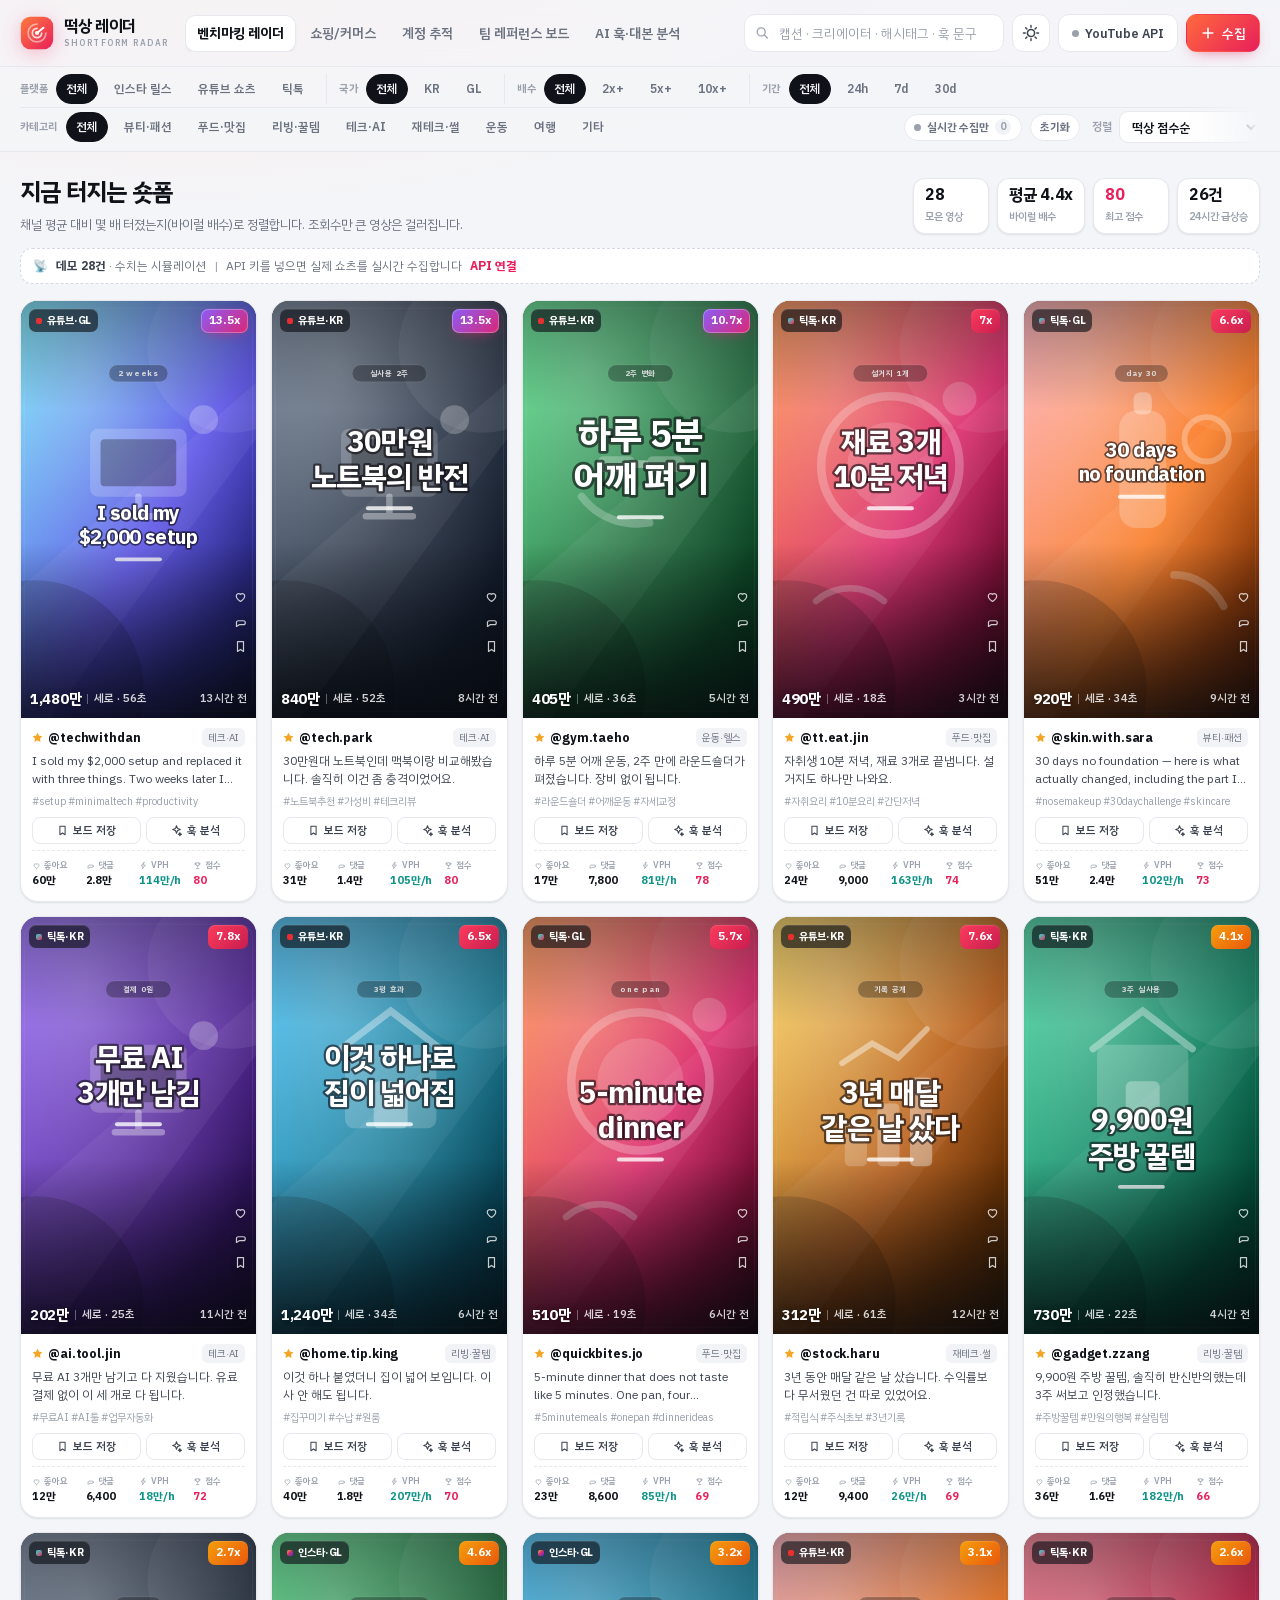
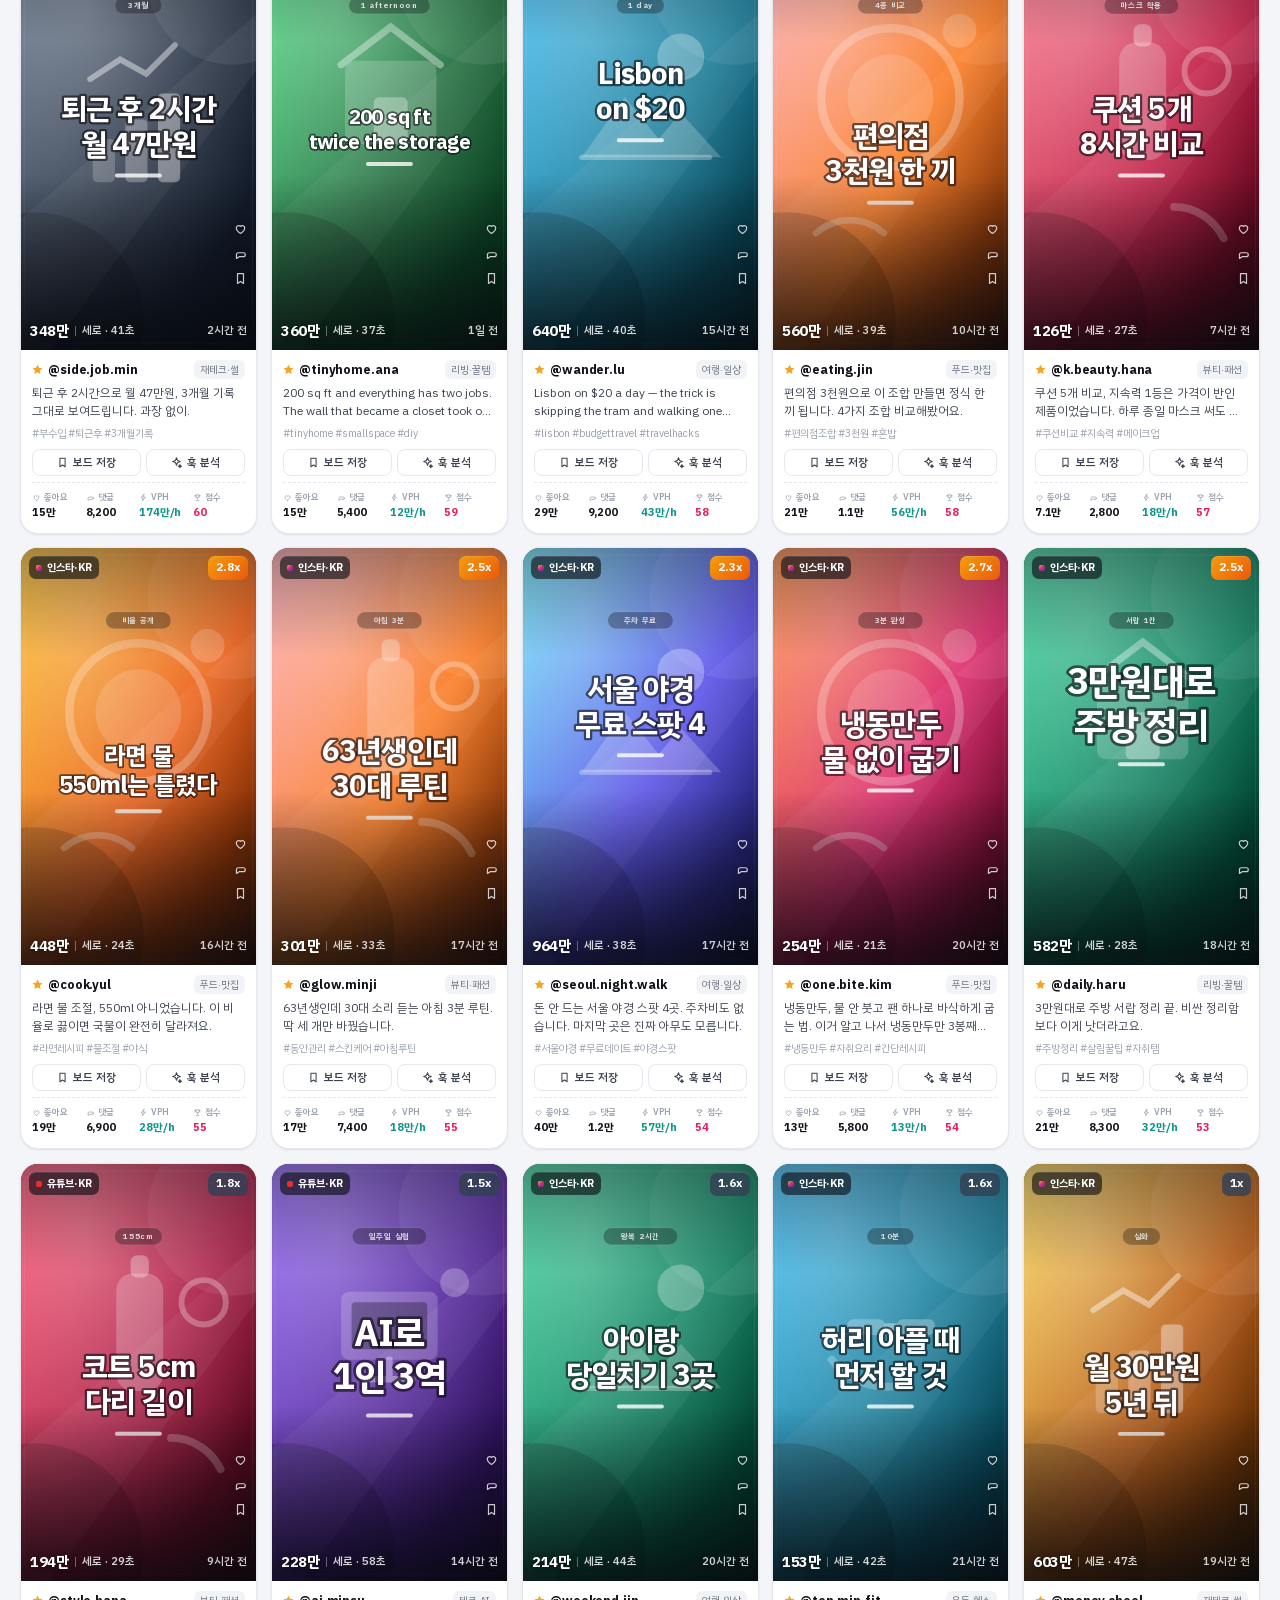
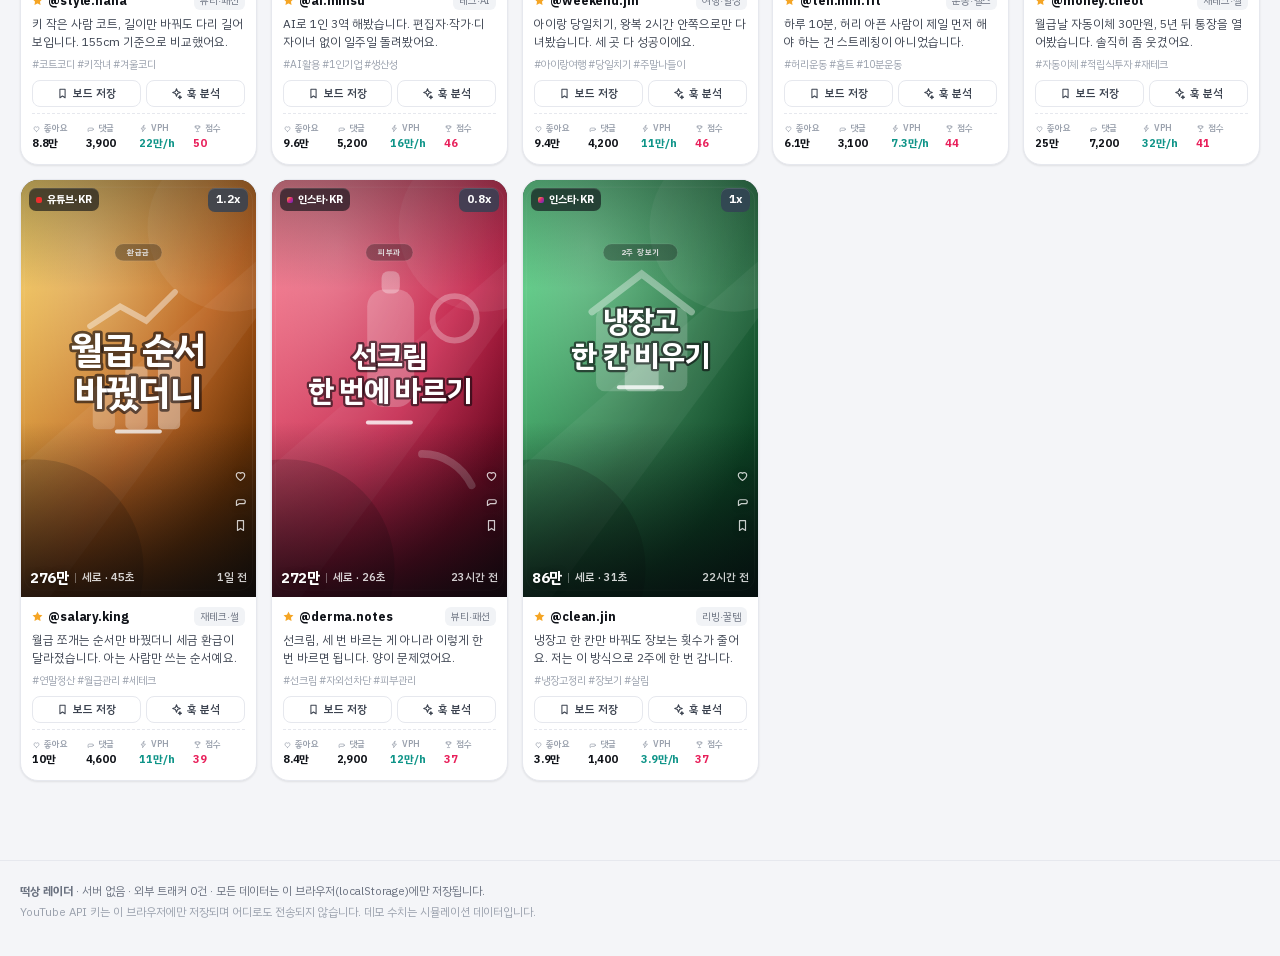
==== index.html @ 56f36193 "Deploy Shortform Radar v1.1 (detail thumbnail fix + collected-only toggle)" ====
<!DOCTYPE html>
<html lang="ko" data-theme="light">
<head>
<meta charset="utf-8" />
<meta name="viewport" content="width=device-width, initial-scale=1, viewport-fit=cover" />
<title>떡상 레이더 — 숏폼 바이럴 수집기 &amp; 벤치마킹 보드</title>
<meta name="description" content="인스타 릴스·유튜브 쇼츠·틱톡의 떡상 영상을 채널 평균 대비 배수로 찾고, 훅 분석과 대본 템플릿까지 한 화면에서. 서버 없이 브라우저에만 저장됩니다." />
<meta name="theme-color" content="#ffffff" />
<meta name="color-scheme" content="light dark" />
<link rel="icon" href="favicon.svg" type="image/svg+xml" />
<link rel="stylesheet" href="styles.css" />
</head>
<body>
<a class="skip-link" href="#main">본문으로 바로가기</a>

<header class="topbar">
  <div class="topbar-inner">
    <a class="brand" href="#" data-action="go-radar" aria-label="떡상 레이더 홈">
      <span class="brand-mark" aria-hidden="true">
        <svg viewBox="0 0 40 40" width="34" height="34">
          <defs>
            <linearGradient id="brandGrad" x1="0" y1="0" x2="1" y2="1">
              <stop offset="0" stop-color="#ff7a3d" /><stop offset="1" stop-color="#e81f5a" />
            </linearGradient>
          </defs>
          <rect x="1" y="1" width="38" height="38" rx="11" fill="url(#brandGrad)" />
          <path d="M20 9.5a10.5 10.5 0 1 0 10.5 10.5" fill="none" stroke="#fff" stroke-opacity=".5" stroke-width="2" stroke-linecap="round" />
          <path d="M20 14.5a5.5 5.5 0 1 0 5.5 5.5" fill="none" stroke="#fff" stroke-opacity=".8" stroke-width="2" stroke-linecap="round" />
          <path d="M20 20l7.5-6.2" stroke="#fff" stroke-width="2.4" stroke-linecap="round" />
          <circle cx="20" cy="20" r="2.4" fill="#fff" />
        </svg>
      </span>
      <span class="brand-text">
        <strong>떡상 레이더</strong>
        <small>SHORTFORM RADAR</small>
      </span>
    </a>

    <nav class="tabs" role="tablist" aria-label="주요 화면">
      <button class="tab is-active" role="tab" aria-selected="true" data-tab="radar">벤치마킹 레이더</button>
      <button class="tab" role="tab" aria-selected="false" data-tab="commerce">쇼핑/커머스</button>
      <button class="tab" role="tab" aria-selected="false" data-tab="accounts">계정 추적</button>
      <button class="tab" role="tab" aria-selected="false" data-tab="board">팀 레퍼런스 보드<span class="tab-count" id="tabBoardCount" hidden></span></button>
      <button class="tab" role="tab" aria-selected="false" data-tab="ai">AI 훅·대본 분석</button>
    </nav>

    <div class="top-actions">
      <label class="search" for="searchInput">
        <svg viewBox="0 0 20 20" width="16" height="16" aria-hidden="true"><circle cx="8.5" cy="8.5" r="5.5" fill="none" stroke="currentColor" stroke-width="1.8"/><path d="M12.8 12.8L17 17" stroke="currentColor" stroke-width="1.8" stroke-linecap="round"/></svg>
        <input id="searchInput" type="search" placeholder="캡션 · 크리에이터 · 해시태그 · 훅 문구" autocomplete="off" spellcheck="false" />
        <button type="button" class="search-clear" data-action="clear-search" aria-label="검색어 지우기" hidden>✕</button>
      </label>
      <button type="button" class="icon-btn" data-action="toggle-theme" aria-label="다크 모드로 전환" title="라이트/다크">
        <svg class="ico-sun" viewBox="0 0 20 20" width="18" height="18" aria-hidden="true"><circle cx="10" cy="10" r="4" fill="none" stroke="currentColor" stroke-width="1.7"/><path d="M10 1.6v2M10 16.4v2M1.6 10h2M16.4 10h2M4.1 4.1l1.4 1.4M14.5 14.5l1.4 1.4M15.9 4.1l-1.4 1.4M5.5 14.5l-1.4 1.4" stroke="currentColor" stroke-width="1.6" stroke-linecap="round"/></svg>
        <svg class="ico-moon" viewBox="0 0 20 20" width="18" height="18" aria-hidden="true"><path d="M16.5 12.4A7 7 0 0 1 7.6 3.5a7 7 0 1 0 8.9 8.9z" fill="none" stroke="currentColor" stroke-width="1.7" stroke-linejoin="round"/></svg>
      </button>
      <button type="button" class="btn btn-ghost api-btn" data-action="open-settings" id="apiButton">
        <span class="status-dot" id="apiDot" aria-hidden="true"></span>
        <span id="apiButtonLabel">YouTube API</span><span class="api-short">API</span>
      </button>
      <button type="button" class="btn btn-primary" data-action="open-collect">
        <svg viewBox="0 0 20 20" width="16" height="16" aria-hidden="true"><path d="M10 4v12M4 10h12" stroke="currentColor" stroke-width="2" stroke-linecap="round"/></svg>
        수집
      </button>
    </div>
  </div>
</header>

<div class="filterbar" id="filterbar">
  <div class="filterbar-inner">
    <div class="chips" id="filterChips" role="group" aria-label="레이더 필터"></div>
  </div>
</div>

<main id="main" tabindex="-1">
  <!-- ── 벤치마킹 레이더 ─────────────────────────── -->
  <section class="view" id="view-radar" role="tabpanel" aria-label="벤치마킹 레이더">
    <div class="view-head">
      <div class="view-title">
        <h1>지금 터지는 숏폼</h1>
        <p class="sub">채널 평균 대비 몇 배 터졌는지(바이럴 배수)로 정렬합니다. 조회수만 큰 영상은 걸러집니다.</p>
      </div>
      <div class="summary" id="summary"></div>
    </div>
    <div class="source-note" id="sourceNote"></div>
    <div class="grid" id="grid" aria-live="polite"></div>
    <div class="empty" id="empty" hidden>
      <p><strong>조건에 맞는 영상이 없습니다.</strong></p>
      <p class="muted">필터를 풀거나 새 키워드로 검색해 보세요.</p>
      <button class="btn btn-ghost" data-action="reset-filters">필터 초기화</button>
    </div>
  </section>

  <!-- ── 쇼핑/커머스 ─────────────────────────────── -->
  <section class="view" id="view-commerce" role="tabpanel" aria-label="쇼핑/커머스" hidden>
    <div class="view-head">
      <div class="view-title">
        <h1>숏폼 커머스</h1>
        <p class="sub">영상으로 팔린 상품만 모았습니다. 어떤 카테고리가 영상 매출을 만들고 있는지 먼저 봅니다.</p>
      </div>
      <div class="summary" id="commerceSummary"></div>
    </div>
    <div class="commerce-panel">
      <div class="panel" id="commerceCategories"></div>
      <div class="panel" id="commerceTop"></div>
    </div>
    <div class="section-label"><span>상품별 떡상 영상</span><em id="commerceCount"></em></div>
    <div class="grid" id="commerceGrid"></div>
  </section>

  <!-- ── 계정 추적 ───────────────────────────────── -->
  <section class="view" id="view-accounts" role="tabpanel" aria-label="계정 추적" hidden>
    <div class="view-head">
      <div class="view-title">
        <h1>계정 추적</h1>
        <p class="sub">관심 크리에이터만 모아 봅니다. 그 계정의 평소 조회수 대비 튀는 영상만 따로 볼 수 있습니다.</p>
      </div>
      <div class="summary" id="accountsSummary"></div>
    </div>
    <form class="track-form" id="trackForm" autocomplete="off">
      <label class="sr-only" for="trackInput">추적할 계정 핸들</label>
      <input id="trackInput" type="text" placeholder="@핸들 또는 크리에이터 이름 (예: @tech.park)" />
      <button class="btn btn-primary" type="submit">계정 추적</button>
      <label class="check"><input type="checkbox" id="watchOnlyOutliers" /> 2x 이상만</label>
    </form>
    <div id="accountList"></div>
  </section>

  <!-- ── 팀 레퍼런스 보드 ────────────────────────── -->
  <section class="view" id="view-board" role="tabpanel" aria-label="팀 레퍼런스 보드" hidden>
    <div class="view-head">
      <div class="view-title">
        <h1>팀 레퍼런스 보드</h1>
        <p class="sub">저장 → 각색 → 촬영 → 업로드. 카드를 끌어 옮기거나 버튼으로 상태를 바꿉니다. 메모와 태그도 카드에 남습니다.</p>
      </div>
      <div class="board-actions">
        <button class="btn btn-ghost" data-action="export-board-csv">CSV 내보내기</button>
        <button class="btn btn-ghost" data-action="export-board-json">JSON 내보내기</button>
        <button class="btn btn-ghost danger" data-action="clear-board">보드 비우기</button>
      </div>
    </div>
    <div class="kanban" id="kanban"></div>
    <div class="empty" id="boardEmpty" hidden>
      <p><strong>아직 저장한 레퍼런스가 없습니다.</strong></p>
      <p class="muted">레이더 카드의 <b>보드 저장</b>을 누르면 여기로 들어옵니다.</p>
      <button class="btn btn-ghost" data-action="go-radar">레이더로 가기</button>
    </div>
  </section>

  <!-- ── AI 훅·대본 분석 ─────────────────────────── -->
  <section class="view" id="view-ai" role="tabpanel" aria-label="AI 훅·대본 분석" hidden>
    <div class="view-head">
      <div class="view-title">
        <h1>AI 훅·대본 분석</h1>
        <p class="sub">모은 영상의 첫 3초 훅 유형을 갈라 보면, 이 카테고리에서 뭐가 먹히는지 보입니다. 그대로 쓰는 대본 템플릿도 같이 만듭니다.</p>
      </div>
      <div class="summary" id="aiSummary"></div>
    </div>
    <div class="ai-layout">
      <div class="panel">
        <div class="panel-head"><h2>훅 유형 성과</h2><span class="muted" id="aiRange"></span></div>
        <div id="hookStats" class="hook-stats"></div>
      </div>
      <div class="panel">
        <div class="panel-head"><h2>훅 공식 라이브러리</h2><span class="muted">복사해서 바로 쓰기</span></div>
        <div id="hookLibrary" class="hook-library"></div>
      </div>
    </div>
    <div class="panel studio" id="studio"></div>
  </section>
</main>

<footer class="footer">
  <div class="footer-inner">
    <p><strong>떡상 레이더</strong> · 서버 없음 · 외부 트래커 0건 · 모든 데이터는 이 브라우저(localStorage)에만 저장됩니다.</p>
    <p class="muted">YouTube API 키는 이 브라우저에만 저장되며 어디로도 전송되지 않습니다. 데모 수치는 시뮬레이션 데이터입니다.</p>
  </div>
</footer>

<div class="modal-root" id="modalRoot" hidden></div>
<div class="toast-root" id="toastRoot" aria-live="polite"></div>

<script src="core.js"></script>
<script src="data.js"></script>
<script src="app.js"></script>
</body>
</html>
---- styles.css ----
/* ============================================================
   떡상 레이더 · styles.css
   Light-first premium dashboard, dark theme toggled with [data-theme].
   ============================================================ */

@font-face {
  font-family: 'PlexKR';
  src: url('assets/fonts/plexkr-Regular.woff2') format('woff2');
  font-weight: 400; font-style: normal; font-display: swap;
}
@font-face {
  font-family: 'PlexKR';
  src: url('assets/fonts/plexkr-SemiBold.woff2') format('woff2');
  font-weight: 500 600; font-style: normal; font-display: swap;
}
@font-face {
  font-family: 'PlexKR';
  src: url('assets/fonts/plexkr-Bold.woff2') format('woff2');
  font-weight: 700 900; font-style: normal; font-display: swap;
}

:root {
  --font: 'PlexKR', -apple-system, BlinkMacSystemFont, 'Segoe UI', 'Apple SD Gothic Neo', 'Malgun Gothic', sans-serif;
  --bg: #f4f5f8;
  --bg-grad: radial-gradient(1200px 500px at 15% -10%, #ffe9e4 0%, rgba(255, 233, 228, 0) 60%),
             radial-gradient(1000px 460px at 95% -20%, #e8edff 0%, rgba(232, 237, 255, 0) 62%);
  --surface: #ffffff;
  --surface-2: #fafbfc;
  --surface-3: #f1f3f6;
  --line: #e6e8ee;
  --line-strong: #d5d9e2;
  --ink: #0f1218;
  --ink-2: #3c4350;
  --ink-3: #6b7280;
  --ink-4: #9aa1ad;
  --brand: #e81f5a;
  --brand-2: #ff6a3d;
  --brand-soft: #fff1ee;
  --accent: #7c5cff;
  --teal: #0f9488;
  --ok: #16a34a;
  --warn: #ea580c;
  --shadow-1: 0 1px 2px rgba(15, 18, 24, .05), 0 1px 3px rgba(15, 18, 24, .04);
  --shadow-2: 0 10px 30px -12px rgba(15, 18, 24, .26), 0 2px 8px rgba(15, 18, 24, .04);
  --shadow-3: 0 30px 80px -30px rgba(15, 18, 24, .45);
  --r-sm: 9px;
  --r-md: 13px;
  --r-lg: 18px;
  --r-xl: 22px;
  --maxw: 1560px;
  --topbar-h: 66px;
}

[data-theme="dark"] {
  --bg: #080a0f;
  --bg-grad: radial-gradient(1200px 520px at 12% -12%, rgba(255, 90, 60, .16) 0%, rgba(255, 90, 60, 0) 62%),
             radial-gradient(1000px 480px at 92% -18%, rgba(124, 92, 255, .18) 0%, rgba(124, 92, 255, 0) 60%);
  --surface: #11141b;
  --surface-2: #151922;
  --surface-3: #1b202b;
  --line: #232937;
  --line-strong: #2e3646;
  --ink: #f3f5f9;
  --ink-2: #c7cdd8;
  --ink-3: #8d95a6;
  --ink-4: #626b7d;
  --brand: #ff4d76;
  --brand-soft: rgba(255, 77, 118, .12);
  --shadow-1: 0 1px 2px rgba(0, 0, 0, .4);
  --shadow-2: 0 16px 40px -20px rgba(0, 0, 0, .9), 0 2px 10px rgba(0, 0, 0, .3);
  --shadow-3: 0 40px 100px -40px #000;
}

* { box-sizing: border-box; }
[hidden] { display: none !important; }
html { -webkit-text-size-adjust: 100%; }
body {
  margin: 0;
  font-family: var(--font);
  background: var(--bg);
  background-image: var(--bg-grad);
  background-attachment: fixed;
  color: var(--ink);
  font-size: 14px;
  line-height: 1.5;
  -webkit-font-smoothing: antialiased;
  text-rendering: optimizeLegibility;
}
h1, h2, h3, h4 { margin: 0; font-weight: 700; letter-spacing: -.01em; }
p { margin: 0; }
a { color: inherit; text-decoration: none; }
button { font-family: inherit; }
::selection { background: rgba(232, 31, 90, .18); }

.sr-only {
  position: absolute; width: 1px; height: 1px; padding: 0; margin: -1px;
  overflow: hidden; clip: rect(0 0 0 0); white-space: nowrap; border: 0;
}
.skip-link {
  position: fixed; left: 12px; top: -60px; z-index: 200;
  background: var(--ink); color: var(--surface); padding: 10px 14px; border-radius: 10px;
  transition: top .15s ease;
}
.skip-link:focus { top: 12px; }
:focus-visible { outline: 2px solid var(--brand); outline-offset: 2px; border-radius: 6px; }
.muted { color: var(--ink-3); }

/* ── top bar ─────────────────────────────────────── */
.topbar {
  position: sticky; top: 0; z-index: 40;
  background: color-mix(in srgb, var(--bg) 82%, transparent);
  backdrop-filter: saturate(160%) blur(14px);
  -webkit-backdrop-filter: saturate(160%) blur(14px);
  border-bottom: 1px solid var(--line);
}
.topbar-inner {
  max-width: var(--maxw); margin: 0 auto; padding: 10px 20px;
  display: flex; align-items: center; gap: 16px; min-height: var(--topbar-h);
}
.brand { display: flex; align-items: center; gap: 10px; flex: none; }
.brand-mark { display: flex; filter: drop-shadow(0 4px 10px rgba(232, 31, 90, .28)); }
.brand-text { display: flex; flex-direction: column; line-height: 1.1; }
.brand-text strong { font-size: 16px; letter-spacing: -.02em; }
.brand-text small { font-size: 8.5px; letter-spacing: .18em; color: var(--ink-4); font-weight: 600; margin-top: 3px; }

.tabs { display: flex; gap: 2px; flex: 1 1 auto; min-width: 0; overflow-x: auto; scrollbar-width: none; mask-image: linear-gradient(90deg, #000 0, #000 96%, transparent 100%); -webkit-mask-image: linear-gradient(90deg, #000 0, #000 96%, transparent 100%); }
.tabs::-webkit-scrollbar { display: none; }
.tab {
  position: relative; border: 0; background: transparent; color: var(--ink-3);
  font-size: 13.5px; font-weight: 500; padding: 8px 12px; border-radius: 10px;
  cursor: pointer; white-space: nowrap; display: inline-flex; align-items: center; gap: 6px;
  transition: color .15s, background .15s;
}
.tab:hover { color: var(--ink); background: var(--surface-3); }
.tab.is-active { color: var(--ink); font-weight: 700; background: var(--surface); box-shadow: var(--shadow-1), inset 0 0 0 1px var(--line); }
.tab-count {
  background: var(--brand); color: #fff; border-radius: 999px;
  font-size: 10px; font-weight: 700; padding: 1px 6px; min-width: 18px; text-align: center;
}

.top-actions { display: flex; align-items: center; gap: 8px; flex: none; }
.search {
  display: flex; align-items: center; gap: 7px; height: 38px; padding: 0 10px;
  background: var(--surface); border: 1px solid var(--line); border-radius: 11px;
  color: var(--ink-4); width: 260px; transition: width .18s ease, border-color .15s, box-shadow .15s;
}
.search:focus-within { border-color: color-mix(in srgb, var(--brand) 45%, var(--line)); box-shadow: 0 0 0 3px rgba(232, 31, 90, .1); color: var(--ink-3); }
.search input {
  border: 0; outline: 0; background: transparent; color: var(--ink);
  font-size: 13px; width: 100%; font-family: inherit;
}
.search input::placeholder { color: var(--ink-4); }
.search-clear { border: 0; background: transparent; color: var(--ink-4); cursor: pointer; font-size: 12px; padding: 2px 4px; }

.icon-btn {
  width: 38px; height: 38px; display: grid; place-items: center; flex: none;
  border: 1px solid var(--line); border-radius: 11px; background: var(--surface);
  color: var(--ink-2); cursor: pointer; transition: background .15s, color .15s;
}
.icon-btn:hover { background: var(--surface-3); color: var(--ink); }
[data-theme="light"] .ico-moon { display: none; }
[data-theme="dark"] .ico-sun { display: none; }

.btn {
  display: inline-flex; align-items: center; gap: 6px; justify-content: center;
  border: 1px solid transparent; background: var(--surface-3); color: var(--ink);
  height: 38px; padding: 0 13px; border-radius: 11px; font-size: 13px; font-weight: 600;
  cursor: pointer; white-space: nowrap; transition: transform .12s, filter .15s, background .15s;
}
.btn:hover { filter: brightness(.97); }
.btn:active { transform: translateY(1px); }
.btn-primary {
  background: linear-gradient(135deg, var(--brand-2), var(--brand));
  color: #fff; box-shadow: 0 6px 16px -8px rgba(232, 31, 90, .7);
}
.btn-ghost { background: var(--surface); border-color: var(--line); color: var(--ink-2); }
.btn-ghost:hover { background: var(--surface-3); }
.btn.danger { color: #dc2626; }
.btn-sm { height: 30px; padding: 0 9px; font-size: 12px; border-radius: 8px; }
.api-btn { font-size: 12.5px; }
.api-btn .api-short { display: none; }
.status-dot { width: 7px; height: 7px; border-radius: 50%; background: var(--ink-4); flex: none; }
.status-dot.on { background: var(--ok); box-shadow: 0 0 0 3px rgba(22, 163, 74, .16); }

/* ── filter bar ──────────────────────────────────── */
.filterbar {
  position: sticky; top: var(--topbar-h); z-index: 30;
  background: color-mix(in srgb, var(--bg) 88%, transparent);
  backdrop-filter: blur(12px); -webkit-backdrop-filter: blur(12px);
  border-bottom: 1px solid var(--line);
}
.filterbar-inner {
  max-width: var(--maxw); margin: 0 auto; padding: 7px 20px 8px;
  display: flex; align-items: center; gap: 12px;
}
.chips {
  display: flex; flex-direction: column; gap: 3px; flex: 1 1 auto; min-width: 0;
}
.chip-row { display: flex; align-items: center; gap: 4px 0; min-width: 0; overflow-x: auto; scrollbar-width: none; mask-image: linear-gradient(90deg, #000 0, #000 94%, transparent 100%); -webkit-mask-image: linear-gradient(90deg, #000 0, #000 94%, transparent 100%); }
.chip-row::-webkit-scrollbar { display: none; }
.chip-row.secondary { border-top: 1px solid var(--line); padding-top: 3px; }
.chip-scroll { display: flex; align-items: center; flex: 1 1 auto; min-width: 0; overflow-x: auto; scrollbar-width: none; mask-image: linear-gradient(90deg, #000 0, #000 92%, transparent 100%); -webkit-mask-image: linear-gradient(90deg, #000 0, #000 92%, transparent 100%); }
.chip-scroll::-webkit-scrollbar { display: none; }
.chip-row.secondary .sort { margin-left: auto; padding-left: 12px; flex: none; background: var(--bg); }
.filter-reset {
  flex: none; border: 1px solid var(--line); background: var(--surface); color: var(--ink-3);
  border-radius: 999px; padding: 4px 9px; font-size: 11px; font-weight: 700; cursor: pointer; margin-left: 8px;
}
.filter-reset:hover { color: var(--ink); background: var(--surface-3); }
/* ── '실시간 수집만' 토글: 데모를 빼고 내가 모은 영상만 ── */
.filter-toggle {
  flex: none; display: inline-flex; align-items: center; gap: 6px; margin-left: 8px;
  border: 1px solid var(--line); background: var(--surface); color: var(--ink-3);
  border-radius: 999px; padding: 4px 10px 4px 9px; font-family: inherit;
  font-size: 11px; font-weight: 800; letter-spacing: -.01em; cursor: pointer; white-space: nowrap;
  transition: background .14s, color .14s, border-color .14s, box-shadow .14s;
}
.filter-toggle:hover { color: var(--ink); border-color: var(--line-strong); background: var(--surface-3); }
.filter-toggle .ft-dot {
  width: 7px; height: 7px; border-radius: 50%; background: var(--ink-4); flex: none;
  transition: background .14s, box-shadow .14s;
}
.filter-toggle .ft-count {
  font-size: 10px; font-weight: 900; line-height: 1; padding: 3px 5px; border-radius: 999px;
  background: var(--surface-3); color: var(--ink-3); font-variant-numeric: tabular-nums;
}
.filter-toggle.is-empty .ft-count { color: var(--ink-4); }
.filter-toggle.is-on {
  background: color-mix(in srgb, var(--brand) 10%, var(--surface));
  border-color: color-mix(in srgb, var(--brand) 55%, var(--line)); color: var(--brand);
}
.filter-toggle.is-on:hover { background: color-mix(in srgb, var(--brand) 16%, var(--surface)); }
.filter-toggle.is-on .ft-dot { background: var(--brand); box-shadow: 0 0 0 3px color-mix(in srgb, var(--brand) 16%, transparent); }
.filter-toggle.is-on .ft-count { background: color-mix(in srgb, var(--brand) 16%, transparent); color: var(--brand); }
.chip-group { display: flex; align-items: center; gap: 6px; padding: 0 12px; border-right: 1px solid var(--line); flex: none; }
.chip-group:first-child { padding-left: 0; }
.chip-group:last-child { border-right: 0; }
.chip-label { font-size: 10.5px; font-weight: 700; color: var(--ink-4); letter-spacing: .04em; margin-right: 2px; }
.chip {
  border: 1px solid transparent; background: transparent; color: var(--ink-3);
  border-radius: 999px; padding: 5px 9px; font-size: 12px; font-weight: 600; cursor: pointer;
  white-space: nowrap; transition: background .14s, color .14s, box-shadow .14s;
}
.chip:hover { background: var(--surface-3); color: var(--ink); }
.chip.is-on { background: var(--ink); color: var(--bg); border-color: var(--ink); }
[data-theme="dark"] .chip.is-on { background: #fff; color: #0b0d12; border-color: #fff; }
.chip.is-on .chip-n { color: color-mix(in srgb, var(--bg) 70%, transparent); }
.filter-tail { display: none; }
.sort { display: flex; align-items: center; gap: 7px; font-size: 11.5px; color: var(--ink-4); font-weight: 600; }
.sort select {
  font-family: inherit; font-size: 12.5px; font-weight: 600; color: var(--ink);
  background: var(--surface); border: 1px solid var(--line); border-radius: 9px;
  height: 32px; padding: 0 8px; cursor: pointer;
}

/* ── layout / views ──────────────────────────────── */
main { max-width: var(--maxw); margin: 0 auto; padding: 22px 20px 60px; }
.view-head {
  display: flex; align-items: flex-end; justify-content: space-between; gap: 20px;
  margin-bottom: 14px; flex-wrap: wrap;
}
.view-title h1 { font-size: 24px; letter-spacing: -.03em; }
.view-title .sub { color: var(--ink-3); font-size: 12.8px; margin-top: 5px; max-width: 640px; }
.summary { display: flex; gap: 8px; flex-wrap: wrap; }
.stat {
  background: var(--surface); border: 1px solid var(--line); border-radius: 12px;
  padding: 7px 11px; min-width: 76px; box-shadow: var(--shadow-1);
}
.stat b { display: block; font-size: 16px; letter-spacing: -.02em; line-height: 1.2; }
.stat span { font-size: 10.5px; color: var(--ink-4); font-weight: 600; }
.stat.hot b { color: var(--brand); }

.source-note {
  display: flex; align-items: center; gap: 8px; flex-wrap: wrap;
  font-size: 12px; color: var(--ink-3);
  background: var(--surface); border: 1px dashed var(--line-strong);
  border-radius: 12px; padding: 8px 12px; margin-bottom: 16px;
}
.source-note b { color: var(--ink-2); }
.source-note .dot-sep { color: var(--ink-4); }
.source-note .link { color: var(--brand); font-weight: 700; cursor: pointer; border: 0; background: none; font-size: 12px; padding: 0; }
.source-note .link:hover { text-decoration: underline; }

/* ── cards grid ──────────────────────────────────── */
.grid {
  display: grid; gap: 14px;
  grid-template-columns: repeat(auto-fill, minmax(212px, 1fr));
}
.card {
  container-type: inline-size;
  position: relative; background: var(--surface); border: 1px solid var(--line);
  border-radius: var(--r-lg); overflow: hidden; box-shadow: var(--shadow-1);
  transition: transform .16s ease, box-shadow .2s ease, border-color .16s;
  display: flex; flex-direction: column;
}
.card:hover { transform: translateY(-3px); box-shadow: var(--shadow-2); border-color: color-mix(in srgb, var(--brand) 30%, var(--line)); }
.card.is-saved { border-color: color-mix(in srgb, var(--brand) 45%, var(--line)); }

.cover {
  position: relative; aspect-ratio: 9 / 16; background: #0b0d12; overflow: hidden; cursor: pointer;
}
.cover > svg, .cover > img.thumb {
  position: absolute; inset: 0; width: 100%; height: 100%; object-fit: cover; display: block;
}
.cover::after {
  content: ""; position: absolute; inset: 0; pointer-events: none;
  background: linear-gradient(180deg, rgba(6, 8, 12, .34) 0%, rgba(6, 8, 12, 0) 26%, rgba(6, 8, 12, 0) 58%, rgba(6, 8, 12, .78) 100%);
}
.cover-text { font-family: var(--font); font-weight: 700; letter-spacing: -.03em; }
.card:hover .cover > svg, .card:hover .cover > img.thumb { transform: scale(1.035); transition: transform .5s ease; }

.badge {
  position: absolute; z-index: 2; display: inline-flex; align-items: center; gap: 5px;
  height: 23px; padding: 0 7px; border-radius: 7px; font-size: 10.5px; font-weight: 700;
  color: #fff; backdrop-filter: blur(8px); -webkit-backdrop-filter: blur(8px);
  background: rgba(12, 15, 21, .62); box-shadow: 0 1px 0 rgba(255, 255, 255, .12) inset;
  letter-spacing: -.01em;
}
.badge.platform { top: 8px; left: 8px; }
.badge .pdot { width: 6px; height: 6px; border-radius: 2px; background: #fff; opacity: .9; }
.badge.platform[data-p="instagram"] .pdot { background: linear-gradient(135deg, #f9ce34, #ee2a7b 45%, #6228d7); }
.badge.platform[data-p="youtube"] .pdot { background: #ff2d2d; }
.badge.platform[data-p="tiktok"] .pdot { background: linear-gradient(135deg, #25f4ee, #fe2c55); }
.badge.outlier { top: 8px; right: 8px; font-size: 11.5px; font-weight: 800; height: 24px; padding: 0 8px; }
.tier-calm { background: rgba(51, 65, 85, .82); }
.tier-warm { background: linear-gradient(135deg, #f59e0b, #ea580c); }
.tier-hot { background: linear-gradient(135deg, #fb3b5c, #c81e4f); }
.tier-epic { background: linear-gradient(135deg, #8b5cf6, #db2777); box-shadow: 0 0 0 1px rgba(255, 255, 255, .28) inset, 0 4px 14px -6px rgba(219, 39, 119, .9); }
.tier-pending { background: rgba(100, 116, 139, .85); }

.cover-meta {
  position: absolute; z-index: 2; left: 9px; right: 9px; bottom: 8px;
  display: flex; align-items: center; gap: 6px; color: #fff; font-size: 11px; font-weight: 600;
}
.cover-meta .views { font-size: 15px; font-weight: 800; letter-spacing: -.02em; text-shadow: 0 1px 6px rgba(0, 0, 0, .5); }
.cover-meta span { white-space: nowrap; }
.cover-meta .sep { width: 1px; height: 10px; background: rgba(255, 255, 255, .35); }
.cover-meta .tagline { color: rgba(255, 255, 255, .82); }
.cover-meta .time { margin-left: auto; color: rgba(255, 255, 255, .8); font-weight: 500; }

.cover-rail {
  position: absolute; z-index: 2; right: 8px; bottom: 64px;
  display: flex; flex-direction: column; gap: 10px; align-items: center;
  color: rgba(255, 255, 255, .78); filter: drop-shadow(0 1px 3px rgba(0, 0, 0, .45));
  transition: opacity .2s;
}
.cover-rail svg { display: block; }
.card:hover .cover-rail { opacity: .95; }

.card-body { padding: 10px 11px 11px; display: flex; flex-direction: column; gap: 6px; flex: 1; }
.creator-row { display: flex; align-items: center; gap: 5px; min-width: 0; }
.creator-row .star { color: #f5a524; font-size: 11px; flex: none; }
.creator { font-size: 12.5px; font-weight: 700; white-space: nowrap; overflow: hidden; text-overflow: ellipsis; letter-spacing: -.01em; }
.creator-row .cat {
  margin-left: auto; font-size: 10px; color: var(--ink-3); background: var(--surface-3);
  padding: 2px 6px; border-radius: 6px; white-space: nowrap; flex: none; max-width: 88px;
  overflow: hidden; text-overflow: ellipsis;
}
.caption {
  font-size: 12px; line-height: 1.45; color: var(--ink-2);
  display: -webkit-box; -webkit-line-clamp: 2; -webkit-box-orient: vertical; overflow: hidden;
  min-height: 2.9em;
}
.hashtags { font-size: 10.5px; color: var(--ink-4); white-space: nowrap; overflow: hidden; text-overflow: ellipsis; }
.card-actions { display: flex; gap: 5px; margin-top: 1px; }
.card-actions .btn {
  flex: 1 1 auto; height: 27px; padding: 0 6px; font-size: 11px; border-radius: 8px; gap: 4px;
}
.card-actions .btn svg { width: 13px; height: 13px; }
.card-actions .btn.is-on { background: var(--brand-soft); color: var(--brand); border-color: transparent; }

.kpis {
  display: grid; grid-template-columns: repeat(4, 1fr); gap: 2px;
  border-top: 1px dashed var(--line); padding-top: 8px; margin-top: auto;
}
.kpi { min-width: 0; display: flex; flex-direction: column; gap: 1px; }
.kpi .k-label { font-size: 8.8px; color: var(--ink-4); font-weight: 600; display: flex; align-items: center; gap: 3px; }
.kpi .k-label svg { width: 9px; height: 9px; flex: none; }
.kpi .k-value { font-size: 11px; font-weight: 700; white-space: nowrap; overflow: hidden; text-overflow: ellipsis; letter-spacing: -.02em; }
.kpi.score .k-value { color: var(--brand); }
.kpi.vph .k-value { color: var(--teal); }

@container (max-width: 202px) {
  .kpis { grid-template-columns: 1fr 1fr; row-gap: 6px; }
  .creator { font-size: 12px; }
  .creator-row .cat { display: none; }
  .cover-meta { font-size: 10px; gap: 4px; }
  .cover-meta .views { font-size: 13px; }
  .cover-meta .tagline, .cover-meta .sep { display: none; }
  .cover-rail { bottom: 38px; gap: 8px; right: 6px; }
}

.empty {
  text-align: center; padding: 60px 20px; border: 1px dashed var(--line-strong);
  border-radius: var(--r-lg); background: var(--surface); margin-top: 8px;
}
.empty p { margin-bottom: 4px; }
.empty .muted { margin-bottom: 14px; font-size: 13px; }

/* ── panels / commerce ───────────────────────────── */
.panel {
  background: var(--surface); border: 1px solid var(--line); border-radius: var(--r-lg);
  padding: 16px 17px; box-shadow: var(--shadow-1);
}
.panel-head { display: flex; align-items: baseline; justify-content: space-between; gap: 10px; margin-bottom: 12px; }
.panel-head h2 { font-size: 14.5px; }
.panel-head .muted { font-size: 11.5px; }
.commerce-panel { display: grid; grid-template-columns: 1.05fr 1fr; gap: 14px; margin-bottom: 22px; }
.bar-row { display: grid; grid-template-columns: 84px 1fr 74px; align-items: center; gap: 10px; padding: 6px 0; }
.bar-row .bl { font-size: 12px; font-weight: 600; color: var(--ink-2); white-space: nowrap; overflow: hidden; text-overflow: ellipsis; }
.bar-track { display: block; height: 8px; background: var(--surface-3); border-radius: 99px; overflow: hidden; }
.bar-fill { display: block; height: 100%; border-radius: 99px; background: linear-gradient(90deg, var(--brand-2), var(--brand)); }
.bar-row .bv { font-size: 12px; font-weight: 700; text-align: right; color: var(--ink-2); }
.bar-row:nth-child(2) .bar-fill { background: linear-gradient(90deg, #fb923c, #ef4444); }
.bar-row:nth-child(3) .bar-fill { background: linear-gradient(90deg, #34d399, #0f9488); }
.bar-row:nth-child(4) .bar-fill { background: linear-gradient(90deg, #60a5fa, #6366f1); }
.bar-row:nth-child(5) .bar-fill { background: linear-gradient(90deg, #c084fc, #8b5cf6); }
.bar-row:nth-child(6) .bar-fill { background: linear-gradient(90deg, #fbbf24, #f59e0b); }

.top-list { display: flex; flex-direction: column; gap: 2px; }
.top-item { display: flex; align-items: center; gap: 10px; padding: 7px 4px; border-radius: 9px; cursor: pointer; }
.top-item:hover { background: var(--surface-3); }
.top-item .rank { width: 18px; font-size: 11px; font-weight: 800; color: var(--ink-4); flex: none; }
.top-item .ti-main { min-width: 0; flex: 1; display: flex; flex-direction: column; gap: 1px; }
.top-item .ti-name { display: block; font-size: 12.5px; font-weight: 600; white-space: nowrap; overflow: hidden; text-overflow: ellipsis; }
.top-item .ti-sub { display: block; font-size: 10.5px; color: var(--ink-4); }
.top-item .ti-gmv { font-size: 12px; font-weight: 800; color: var(--ink); white-space: nowrap; }
.section-label {
  display: flex; align-items: baseline; gap: 8px; margin: 0 0 10px;
  font-size: 13px; font-weight: 700; color: var(--ink-2);
}
.section-label em { font-style: normal; font-size: 11.5px; color: var(--ink-4); font-weight: 600; }

.product-strip {
  display: flex; align-items: center; gap: 6px; margin-top: 2px;
  background: var(--surface-2); border: 1px solid var(--line); border-radius: 8px;
  padding: 5px 7px; font-size: 10.5px; color: var(--ink-2); min-width: 0;
}
.product-strip .p-name { font-weight: 600; white-space: nowrap; overflow: hidden; text-overflow: ellipsis; }
.product-strip .p-price { margin-left: auto; font-weight: 700; color: var(--ink); white-space: nowrap; }

/* ── accounts ────────────────────────────────────── */
.track-form {
  display: flex; align-items: center; gap: 8px; margin-bottom: 18px;
  background: var(--surface); border: 1px solid var(--line); border-radius: var(--r-md);
  padding: 10px 12px; box-shadow: var(--shadow-1); flex-wrap: wrap;
}
.track-form input[type="text"] {
  flex: 1 1 260px; min-width: 0; height: 38px; border: 1px solid var(--line); border-radius: 10px;
  background: var(--surface-2); padding: 0 12px; font-family: inherit; font-size: 13px; color: var(--ink);
}
.check { display: inline-flex; align-items: center; gap: 6px; font-size: 12px; color: var(--ink-3); font-weight: 600; }
.check input { accent-color: var(--brand); width: 15px; height: 15px; }

.account {
  background: var(--surface); border: 1px solid var(--line); border-radius: var(--r-lg);
  padding: 15px 16px; margin-bottom: 14px; box-shadow: var(--shadow-1);
}
.account-head { display: flex; align-items: center; gap: 10px; flex-wrap: wrap; }
.avatar {
  width: 34px; height: 34px; border-radius: 50%; flex: none; display: grid; place-items: center;
  background: linear-gradient(135deg, var(--brand-2), var(--brand)); color: #fff; font-weight: 800; font-size: 13px;
}
.account-name { font-weight: 700; font-size: 14px; }
.account-sub { font-size: 11.5px; color: var(--ink-4); }
.account-stats { display: flex; gap: 8px; margin-left: auto; flex-wrap: wrap; }
.account-stats .stat { min-width: 66px; padding: 5px 9px; }
.account-stats .stat b { font-size: 13.5px; }
.account-stats .stat span { font-size: 10px; }
.account-grid { margin-top: 12px; display: grid; grid-template-columns: repeat(auto-fill, minmax(132px, 1fr)); gap: 8px; }
.mini-card { display: flex; gap: 8px; align-items: center; background: var(--surface-2); border: 1px solid var(--line); border-radius: 10px; padding: 7px; cursor: pointer; }
.mini-card:hover { border-color: color-mix(in srgb, var(--brand) 35%, var(--line)); }
.mini-thumb { width: 34px; height: 60px; border-radius: 6px; overflow: hidden; flex: none; background: #0b0d12; position: relative; }
.mini-thumb svg, .mini-thumb img { width: 100%; height: 100%; object-fit: cover; display: block; }
.mini-main { min-width: 0; }
.mini-title { font-size: 10.5px; color: var(--ink-2); line-height: 1.35; display: -webkit-box; -webkit-line-clamp: 2; -webkit-box-orient: vertical; overflow: hidden; }
.mini-meta { font-size: 10px; color: var(--ink-4); margin-top: 2px; font-weight: 600; }
.mini-meta b { color: var(--brand); }

/* ── kanban ──────────────────────────────────────── */
.board-actions { display: flex; gap: 7px; flex-wrap: wrap; }
.kanban { display: grid; grid-template-columns: repeat(4, 1fr); gap: 12px; align-items: start; }
.col {
  background: var(--surface-2); border: 1px solid var(--line); border-radius: var(--r-lg);
  padding: 10px; min-height: 220px;
}
.col.is-over { borderColor: var(--brand); background: var(--brand-soft); border-color: var(--brand); }
.col-head { display: flex; align-items: center; gap: 7px; padding: 2px 3px 9px; }
.col-dot { width: 8px; height: 8px; border-radius: 3px; }
.col-head h3 { font-size: 12.5px; }
.col-count { margin-left: auto; font-size: 11px; font-weight: 700; color: var(--ink-4); background: var(--surface-3); padding: 1px 7px; border-radius: 999px; }
.col-body { display: flex; flex-direction: column; gap: 8px; min-height: 60px; }
.kcard {
  background: var(--surface); border: 1px solid var(--line); border-radius: 11px; padding: 8px;
  display: flex; gap: 8px; box-shadow: var(--shadow-1); cursor: grab;
}
.kcard.dragging { opacity: .5; }
.kcard:hover { border-color: color-mix(in srgb, var(--brand) 30%, var(--line)); }
.kthumb { width: 38px; height: 68px; border-radius: 7px; overflow: hidden; background: #0b0d12; flex: none; }
.kthumb svg, .kthumb img { width: 100%; height: 100%; object-fit: cover; display: block; }
.kmain { min-width: 0; flex: 1; }
.ktitle { font-size: 11.5px; font-weight: 600; line-height: 1.35; display: -webkit-box; -webkit-line-clamp: 2; -webkit-box-orient: vertical; overflow: hidden; cursor: pointer; }
.kmeta { font-size: 10px; color: var(--ink-4); margin-top: 3px; display: flex; gap: 5px; flex-wrap: wrap; }
.kmeta b { color: var(--brand); }
.ktags { display: flex; gap: 3px; flex-wrap: wrap; margin-top: 4px; }
.ktag { font-size: 9.5px; background: var(--surface-3); color: var(--ink-3); border-radius: 5px; padding: 1px 5px; }
.kmemo { font-size: 10px; color: var(--ink-3); background: var(--surface-2); border-left: 2px solid var(--line-strong); padding: 2px 5px; margin-top: 4px; border-radius: 0 4px 4px 0; }
.kbtns { display: flex; gap: 3px; margin-top: 5px; }
.kbtn {
  border: 1px solid var(--line); background: var(--surface); color: var(--ink-3);
  border-radius: 6px; font-size: 10px; padding: 2px 5px; cursor: pointer; line-height: 1.3;
}
.kbtn:hover { background: var(--surface-3); color: var(--ink); }
.col-empty { font-size: 11px; color: var(--ink-4); text-align: center; padding: 18px 6px; border: 1px dashed var(--line-strong); border-radius: 10px; }

/* ── AI tab ──────────────────────────────────────── */
.ai-layout { display: grid; grid-template-columns: 1fr 1.15fr; gap: 14px; margin-bottom: 14px; }
.hook-stats { display: flex; flex-direction: column; gap: 9px; }
.hook-row { display: grid; grid-template-columns: 66px 1fr 62px 54px; gap: 8px; align-items: center; }
.hook-row .hname { font-size: 12px; font-weight: 700; }
.hook-row .hbar { height: 8px; border-radius: 99px; background: var(--surface-3); overflow: hidden; }
.hook-row .hbar i { display: block; height: 100%; border-radius: 99px; background: linear-gradient(90deg, var(--accent), var(--brand)); }
.hook-row .hval { font-size: 12px; font-weight: 700; text-align: right; }
.hook-row .hcnt { font-size: 10.5px; color: var(--ink-4); text-align: right; }
.hook-library { display: grid; grid-template-columns: 1fr 1fr; gap: 8px; }
.hook-card { border: 1px solid var(--line); border-radius: 11px; padding: 10px; background: var(--surface-2); }
.hook-card h4 { font-size: 12px; display: flex; align-items: center; gap: 6px; }
.hook-card .hformula { font-size: 11px; color: var(--ink-3); margin: 5px 0 6px; line-height: 1.4; }
.hook-card .btn { width: 100%; height: 26px; font-size: 10.5px; }
.studio { margin-top: 0; }
.studio-grid { display: grid; grid-template-columns: 320px 1fr; gap: 16px; }
.field { display: flex; flex-direction: column; gap: 5px; margin-bottom: 10px; }
.field label { font-size: 11px; font-weight: 700; color: var(--ink-3); }
.field select, .field input {
  height: 36px; border: 1px solid var(--line); border-radius: 9px; background: var(--surface-2);
  color: var(--ink); font-family: inherit; font-size: 12.5px; padding: 0 9px;
}
.script-out {
  background: var(--surface-2); border: 1px solid var(--line); border-radius: 11px;
  padding: 12px; font-family: var(--font); font-size: 12px; line-height: 1.7;
  white-space: pre-wrap; word-break: break-word; color: var(--ink-2); max-height: 340px; overflow: auto;
}
.studio-actions { display: flex; gap: 6px; margin-top: 8px; flex-wrap: wrap; }

/* ── modal ───────────────────────────────────────── */
.modal-root { position: fixed; inset: 0; z-index: 90; display: grid; place-items: center; padding: 22px; }
.modal-backdrop { position: absolute; inset: 0; background: rgba(8, 10, 15, .58); backdrop-filter: blur(4px); -webkit-backdrop-filter: blur(4px); animation: fade .16s ease; }
.modal {
  position: relative; width: min(1020px, 100%); max-height: min(90vh, 940px); overflow: auto;
  background: var(--surface); border: 1px solid var(--line); border-radius: var(--r-xl);
  box-shadow: var(--shadow-3); animation: pop .18s cubic-bezier(.2, .8, .3, 1);
}
.modal.small { width: min(560px, 100%); }
.modal.medium { width: min(760px, 100%); }
.modal-head {
  position: sticky; top: 0; z-index: 3; display: flex; align-items: center; gap: 10px;
  padding: 14px 18px; border-bottom: 1px solid var(--line);
  background: color-mix(in srgb, var(--surface) 92%, transparent); backdrop-filter: blur(10px);
}
.modal-head h2 { font-size: 16px; }
.modal-close {
  margin-left: auto; width: 32px; height: 32px; border-radius: 9px; border: 1px solid var(--line);
  background: var(--surface-2); color: var(--ink-3); cursor: pointer; font-size: 14px;
}
.modal-close:hover { background: var(--surface-3); color: var(--ink); }
.modal-body { padding: 18px; }
@keyframes fade { from { opacity: 0; } }
@keyframes pop { from { opacity: 0; transform: translateY(10px) scale(.99); } }

.detail-grid { display: grid; grid-template-columns: 300px 1fr; gap: 18px; }
.detail-cover { position: relative; border-radius: 14px; overflow: hidden; aspect-ratio: 9 / 16; background: #0b0d12; }
/* SVG 자리표시자와 실제 YouTube 썸네일을 같은 칸에 겹쳐 두고, 뒤에 오는 img가 위를 덮는다.
   썸네일 로드 실패 시 onerror로 img가 숨겨져 SVG 커버가 그대로 보인다. */
.detail-cover svg, .detail-cover img {
  position: absolute; inset: 0; width: 100%; height: 100%; object-fit: cover; display: block;
}
.detail-cover img { z-index: 1; }
.detail-cover .badge { position: absolute; }
.detail-cover .play-btn { z-index: 3; }
.play-btn {
  position: absolute; left: 50%; top: 50%; transform: translate(-50%, -50%);
  width: 54px; height: 54px; border-radius: 50%; border: 1px solid rgba(255, 255, 255, .35);
  background: rgba(12, 15, 21, .42); color: #fff; display: grid; place-items: center;
  cursor: pointer; backdrop-filter: blur(6px); -webkit-backdrop-filter: blur(6px);
  box-shadow: 0 10px 30px -12px rgba(0, 0, 0, .8); transition: transform .15s, background .15s;
}
.play-btn:hover { background: rgba(12, 15, 21, .62); transform: translate(-50%, -50%) scale(1.06); }
.play-btn svg { margin-left: 3px; }
.player-bar { display: flex; align-items: center; gap: 8px; margin-top: 9px; }
.player-bar .bar { height: 4px; flex: 1; background: var(--surface-3); border-radius: 99px; overflow: hidden; }
.player-bar .bar i { display: block; height: 100%; width: 34%; background: var(--brand); border-radius: 99px; }
.player-bar span { font-size: 10.5px; color: var(--ink-4); font-variant-numeric: tabular-nums; }

.detail-title { font-size: 15px; line-height: 1.45; margin-bottom: 4px; }
.detail-meta { display: flex; align-items: center; gap: 8px; flex-wrap: wrap; margin-bottom: 12px; font-size: 12px; color: var(--ink-3); }
.detail-meta b { color: var(--ink); }
.pill { display: inline-flex; align-items: center; gap: 4px; background: var(--surface-3); border-radius: 7px; padding: 2px 7px; font-size: 11px; font-weight: 700; color: var(--ink-2); }
.pill.brand { background: var(--brand-soft); color: var(--brand); }
.pill.teal { background: rgba(15, 148, 136, .12); color: var(--teal); }

.detail-stats { display: grid; grid-template-columns: repeat(4, 1fr); gap: 6px; margin-bottom: 14px; }
.dstat { background: var(--surface-2); border: 1px solid var(--line); border-radius: 10px; padding: 7px 9px; }
.dstat b { display: block; font-size: 14px; letter-spacing: -.02em; }
.dstat span { font-size: 10px; color: var(--ink-4); font-weight: 600; }

.sec-title { font-size: 12px; font-weight: 800; color: var(--ink-2); margin: 16px 0 8px; display: flex; align-items: center; gap: 6px; }
.sec-title .line { flex: 1; height: 1px; background: var(--line); }

.beats { display: flex; flex-direction: column; gap: 6px; }
.beat { display: grid; grid-template-columns: 62px 74px 1fr; gap: 8px; align-items: start; background: var(--surface-2); border: 1px solid var(--line); border-radius: 9px; padding: 7px 9px; }
.beat .br { font-size: 10.5px; font-weight: 800; color: var(--brand); font-variant-numeric: tabular-nums; }
.beat .brole { font-size: 10.5px; font-weight: 700; color: var(--ink-2); }
.beat .btext { font-size: 11.5px; color: var(--ink-3); line-height: 1.45; }
.score-parts { display: flex; gap: 6px; flex-wrap: wrap; margin-top: 8px; }
.score-part { font-size: 10.5px; color: var(--ink-3); background: var(--surface-2); border: 1px solid var(--line); border-radius: 7px; padding: 3px 7px; }
.score-part b { color: var(--ink); }

.detail-actions { display: flex; gap: 6px; flex-wrap: wrap; margin-top: 14px; padding-top: 13px; border-top: 1px solid var(--line); }

/* form bits in modals */
.form-row { display: flex; gap: 8px; margin-bottom: 10px; }
.form-row > * { flex: 1; }
.form-note { font-size: 11.5px; color: var(--ink-3); line-height: 1.55; }
.form-note code { background: var(--surface-3); padding: 1px 5px; border-radius: 4px; font-size: 11px; }
.input {
  width: 100%; height: 38px; border: 1px solid var(--line); border-radius: 10px;
  background: var(--surface-2); color: var(--ink); font-family: inherit; font-size: 13px; padding: 0 11px;
}
textarea.input { height: 92px; padding: 9px 11px; resize: vertical; line-height: 1.5; font-size: 12px; }
.input:focus { outline: none; border-color: color-mix(in srgb, var(--brand) 45%, var(--line)); box-shadow: 0 0 0 3px rgba(232, 31, 90, .1); }
label.flabel { display: block; font-size: 11px; font-weight: 700; color: var(--ink-3); margin: 10px 0 5px; }
.seg { display: inline-flex; background: var(--surface-3); padding: 3px; border-radius: 10px; gap: 2px; }
.seg button { border: 0; background: transparent; border-radius: 7px; padding: 5px 10px; font-size: 12px; font-weight: 700; color: var(--ink-3); cursor: pointer; }
.seg button.is-on { background: var(--surface); color: var(--ink); box-shadow: var(--shadow-1); }
.meter { height: 6px; border-radius: 99px; background: var(--surface-3); overflow: hidden; margin: 7px 0 4px; }
.meter i { display: block; height: 100%; background: linear-gradient(90deg, var(--teal), var(--brand)); border-radius: 99px; }
.steps { margin: 0; padding-left: 18px; font-size: 11.5px; color: var(--ink-3); line-height: 1.7; }
.steps a { color: var(--brand); text-decoration: underline; }
.kv { display: flex; justify-content: space-between; gap: 10px; font-size: 12px; padding: 4px 0; border-bottom: 1px dashed var(--line); }
.kv:last-child { border-bottom: 0; }
.kv b { font-weight: 700; }

/* toast */
.toast-root { position: fixed; z-index: 120; left: 50%; bottom: 26px; transform: translateX(-50%); display: flex; flex-direction: column; gap: 8px; align-items: center; pointer-events: none; }
.toast {
  background: #11141b; color: #fff; border-radius: 12px; padding: 10px 15px;
  font-size: 12.5px; font-weight: 600; box-shadow: 0 20px 50px -20px rgba(0, 0, 0, .7);
  animation: toastIn .22s ease; max-width: min(90vw, 420px); text-align: center;
  border: 1px solid rgba(255, 255, 255, .1);
}
[data-theme="dark"] .toast { background: #fff; color: #0b0d12; }
.toast.warn { background: #b91c1c; color: #fff; }
@keyframes toastIn { from { opacity: 0; transform: translateY(8px); } }

/* footer */
.footer { border-top: 1px solid var(--line); margin-top: 20px; }
.footer-inner { max-width: var(--maxw); margin: 0 auto; padding: 22px 20px 34px; font-size: 11.5px; color: var(--ink-3); display: flex; flex-direction: column; gap: 4px; }
.footer-inner .muted { color: var(--ink-4); }

/* ── responsive ──────────────────────────────────── */
@media (max-width: 1240px) {
  .search { width: 210px; }
  .brand-text small { display: none; }
  .tab { padding: 8px 10px; font-size: 13px; }
}
@media (max-width: 1080px) {
  .topbar-inner { flex-wrap: wrap; row-gap: 8px; }
  .tabs { order: 3; flex-basis: 100%; overflow-x: auto; padding-bottom: 2px; }
  .tab { padding: 6px 10px; }
  .search { width: 240px; flex: 1 1 180px; }
  .filterbar { position: static; }
  .top-actions { margin-left: auto; }
  .detail-grid { grid-template-columns: 240px 1fr; }
  .studio-grid { grid-template-columns: 1fr; }
  .kanban { grid-template-columns: repeat(2, 1fr); }
}
@media (max-width: 820px) {
  main { padding: 16px 14px 44px; }
  .topbar-inner { padding: 8px 14px; gap: 10px; }
  .filterbar-inner { padding: 8px 14px; gap: 10px; }
  .view-title h1 { font-size: 20px; }
  .summary { width: 100%; }
  .commerce-panel { grid-template-columns: 1fr; }
  .ai-layout { grid-template-columns: 1fr; }
  .detail-grid { grid-template-columns: 1fr; }
  .detail-cover { max-width: 220px; margin: 0 auto; }
  .modal-root { padding: 10px; }
  .modal { border-radius: 16px; max-height: 94vh; }
  .modal-body { padding: 14px; }
  .hook-library { grid-template-columns: 1fr; }
  .beat { grid-template-columns: 58px 66px 1fr; }
}
@media (max-width: 620px) {
  .brand-text strong { font-size: 14.5px; }
  .brand-mark svg { width: 30px; height: 30px; }
  .brand { order: 1; }
  .top-actions { display: contents; }
  .search { order: 2; flex: 1 1 100%; width: 100%; height: 40px; }
  .icon-btn, .api-btn, .btn-primary[data-action="open-collect"] { order: 1; }
  .tabs { order: 3; flex-basis: 100%; }
  .api-btn { padding: 0 10px; }
  .api-btn span#apiButtonLabel { display: none; }
  .api-btn .api-short { display: inline; }
  .grid { grid-template-columns: repeat(2, minmax(0, 1fr)); gap: 10px; }
  .card-body { padding: 8px 9px 9px; }
  .caption { font-size: 11.5px; }
  .card-actions .btn span { display: none; }
  .card-actions .btn { height: 28px; }
  .kanban { grid-template-columns: 1fr; }
  .view-head { align-items: flex-start; }
  .stat { padding: 6px 9px; min-width: 64px; }
  .stat b { font-size: 14px; }
  .account-stats { width: 100%; margin-left: 0; }
  .detail-stats { grid-template-columns: repeat(2, 1fr); }
  .player-bar { display: none; }
  .source-note .dot-sep { display: none; }
  .source-note .note-sub { display: none; }
  .source-note { padding: 7px 10px; font-size: 11.5px; gap: 6px; }
  .source-note .link { margin-top: 0; }
  .view-title h1 { font-size: 19px; }
  .view-title .sub { display: none; }
  .summary { flex-wrap: nowrap; overflow-x: auto; scrollbar-width: none; gap: 6px; }
  .summary::-webkit-scrollbar { display: none; }
  .summary .stat { min-width: 72px; padding: 5px 8px; }
  .chip { padding: 4px 8px; font-size: 11.5px; }
  .chip-label { font-size: 9.5px; }
  .chip-group { padding: 0 9px; }
  .filter-reset { display: none; }
  .sort span { display: none; }
  .tabs { mask-image: linear-gradient(90deg, #000 0, #000 90%, transparent 100%); -webkit-mask-image: linear-gradient(90deg, #000 0, #000 90%, transparent 100%); }
  .view-head { margin-bottom: 10px; }
}
@media (max-width: 380px) {
  .grid { grid-template-columns: 1fr; }
}

@media (prefers-reduced-motion: reduce) {
  *, *::before, *::after { animation-duration: .001ms !important; transition-duration: .001ms !important; }
}
@media print {
  .topbar, .filterbar, .card-actions, .footer { display: none; }
  .card { break-inside: avoid; }
}
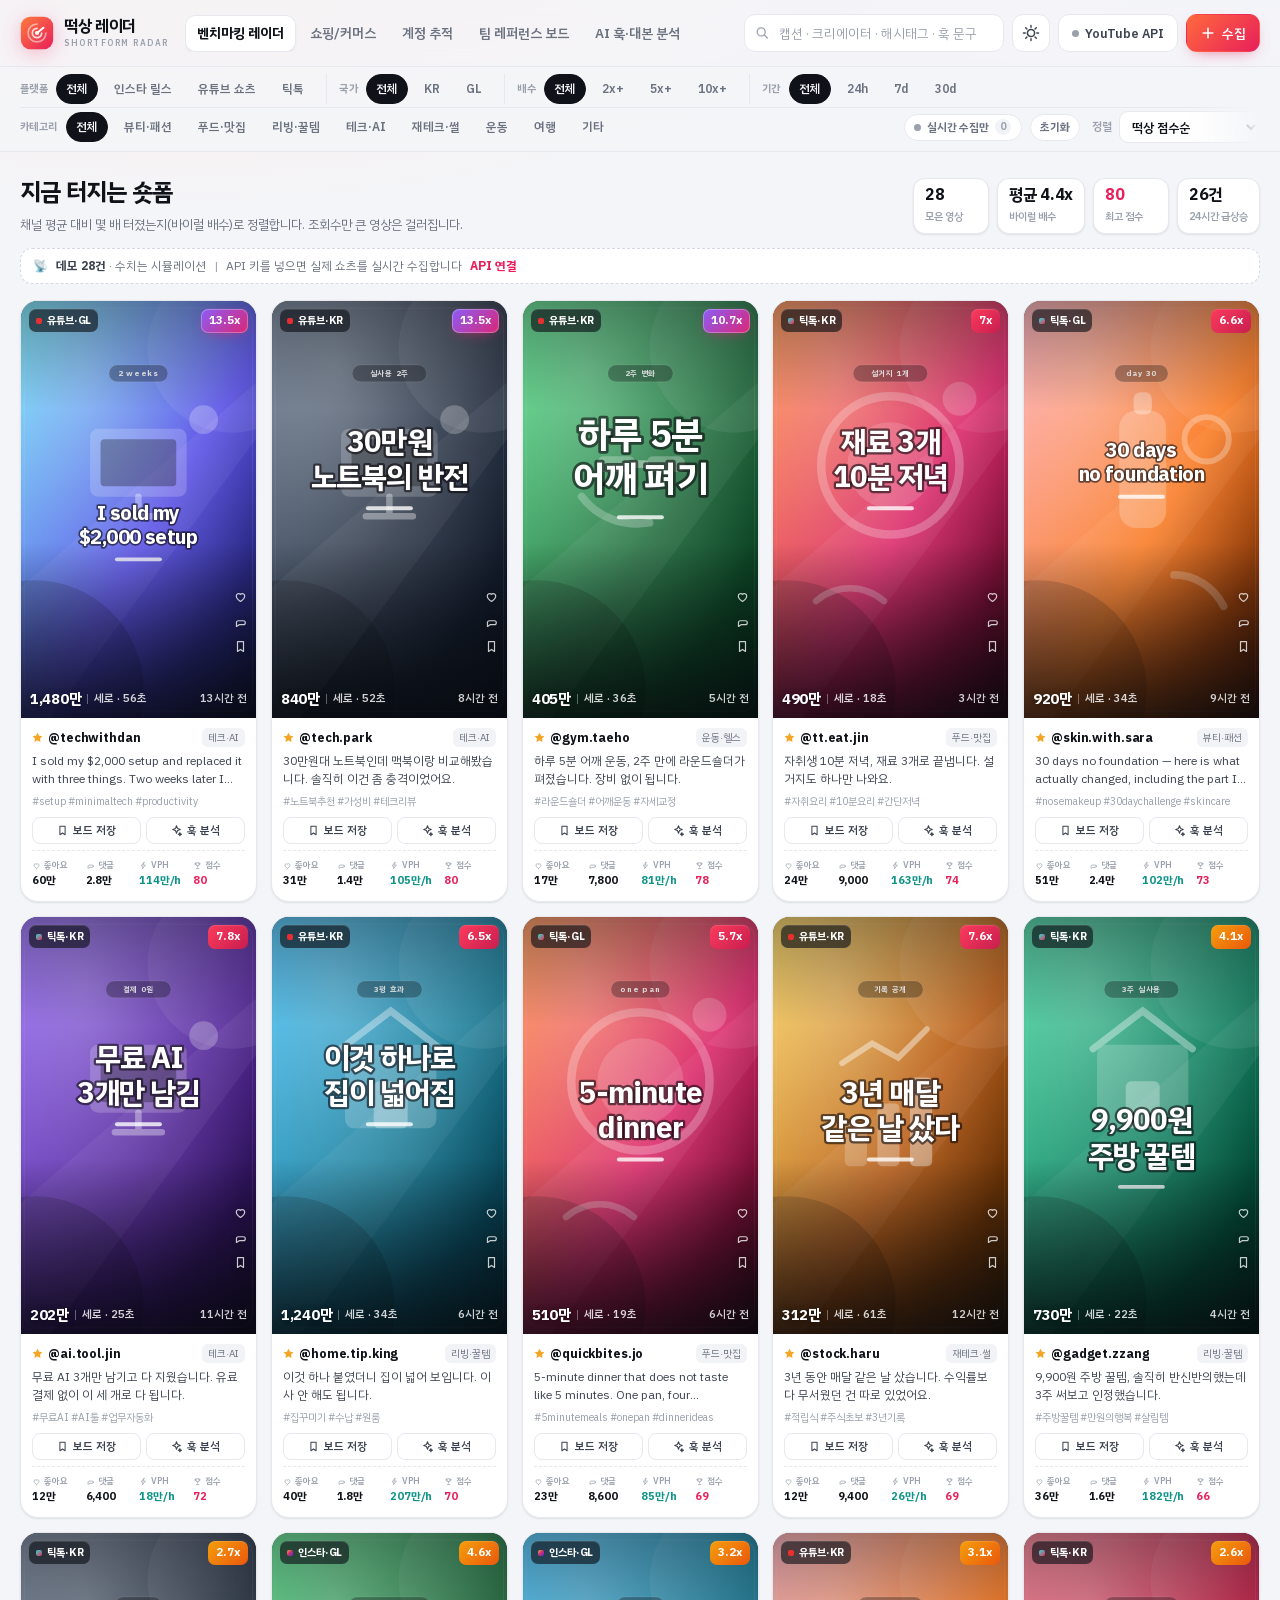
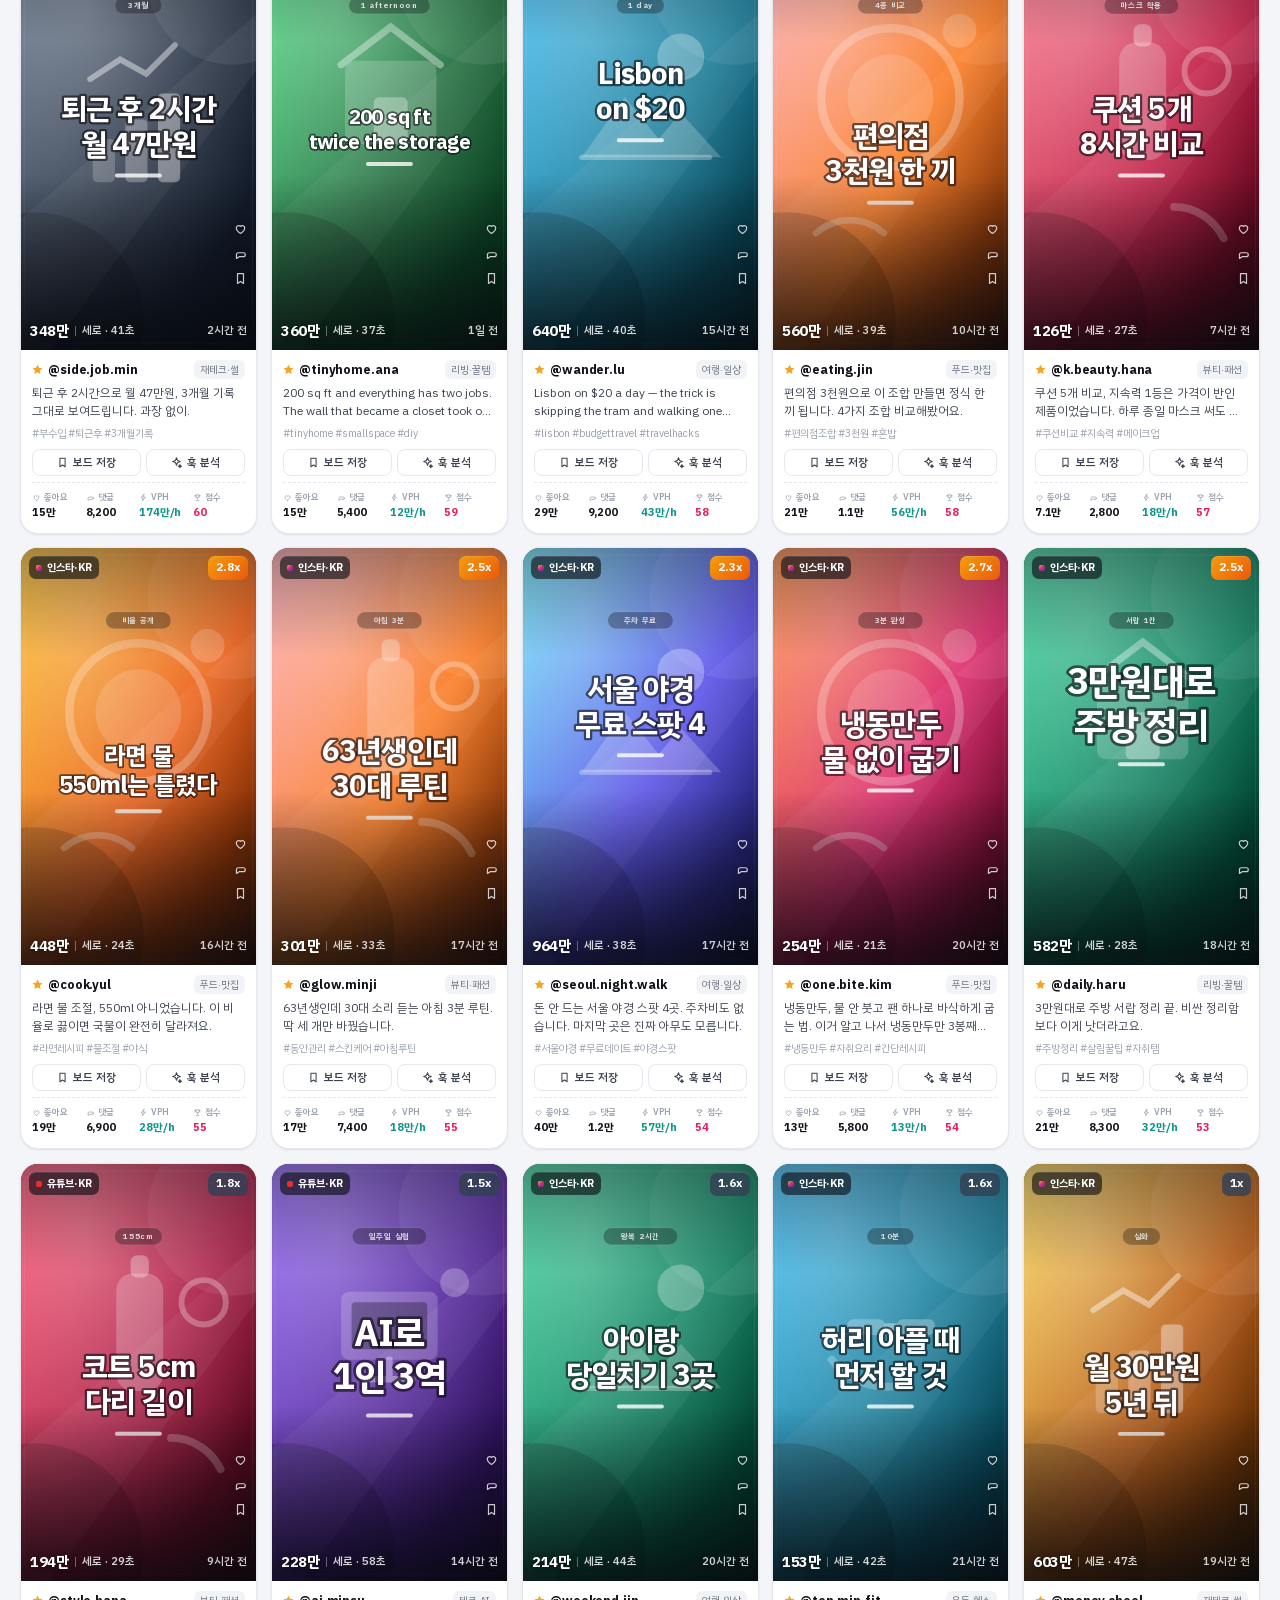
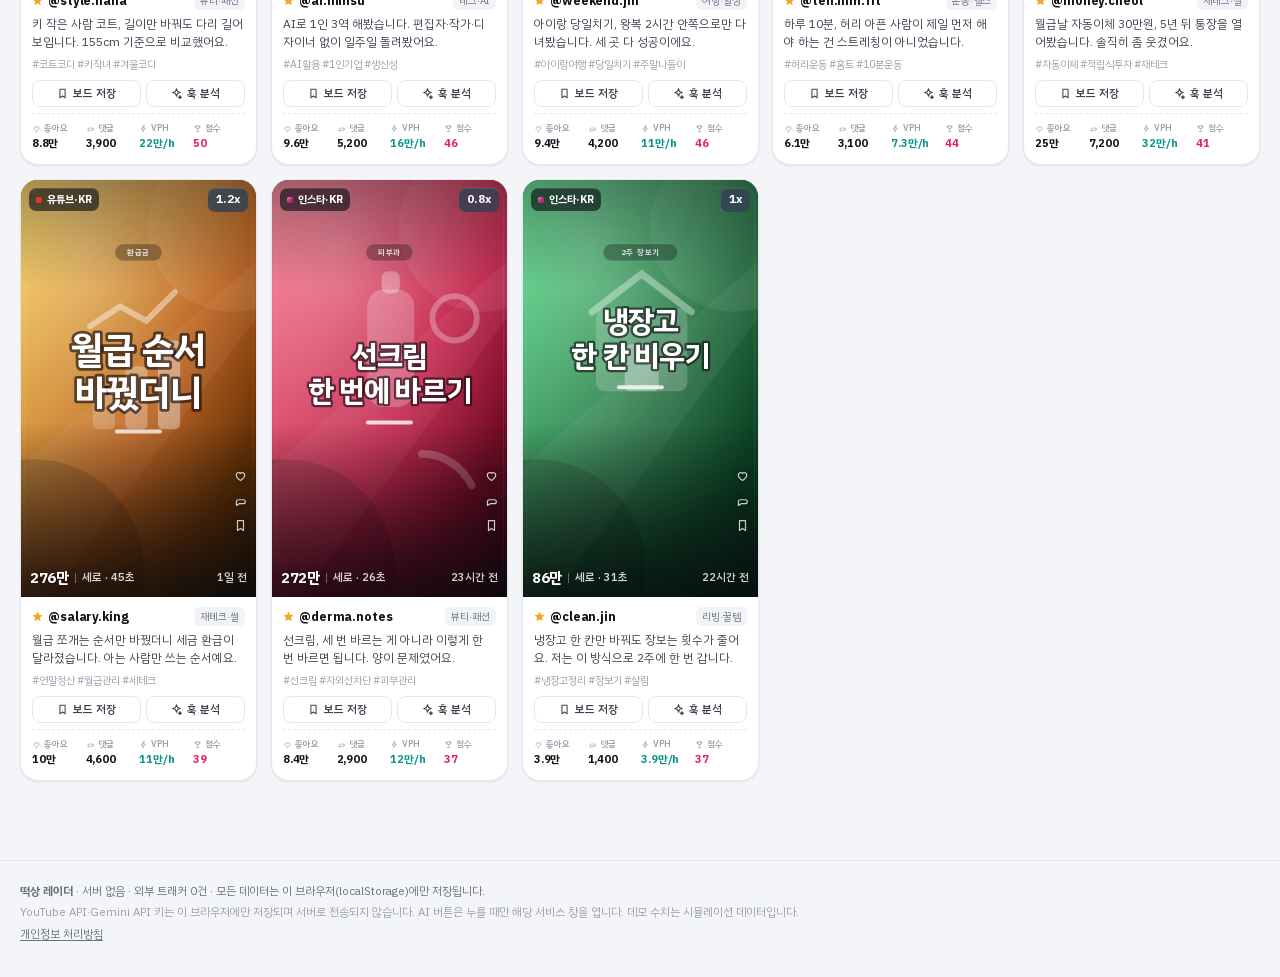
==== commit 583144c7: "Deploy Shortform Radar v1.2 (8-trigger copy psychology, AI bridge, privacy page, SVG id fix)" ====
--- a/index.html
+++ b/index.html
@@ -4,7 +4,7 @@
 <meta charset="utf-8" />
 <meta name="viewport" content="width=device-width, initial-scale=1, viewport-fit=cover" />
 <title>떡상 레이더 — 숏폼 바이럴 수집기 &amp; 벤치마킹 보드</title>
-<meta name="description" content="인스타 릴스·유튜브 쇼츠·틱톡의 떡상 영상을 채널 평균 대비 배수로 찾고, 훅 분석과 대본 템플릿까지 한 화면에서. 서버 없이 브라우저에만 저장됩니다." />
+<meta name="description" content="인스타 릴스·유튜브 쇼츠·틱톡의 떡상 영상을 채널 평균 대비 배수로 찾고, 훅 분석·8대 카피 심리 진단·PAS/BAB/AIDA/4U 리라이팅과 ChatGPT·Claude·Gemini 30초 대본 브리지까지 한 화면에서. 서버 없이 브라우저에만 저장됩니다." />
 <meta name="theme-color" content="#ffffff" />
 <meta name="color-scheme" content="light dark" />
 <link rel="icon" href="favicon.svg" type="image/svg+xml" />
@@ -152,7 +152,7 @@
     <div class="view-head">
       <div class="view-title">
         <h1>AI 훅·대본 분석</h1>
-        <p class="sub">모은 영상의 첫 3초 훅 유형을 갈라 보면, 이 카테고리에서 뭐가 먹히는지 보입니다. 그대로 쓰는 대본 템플릿도 같이 만듭니다.</p>
+        <p class="sub">모은 영상의 첫 3초 훅 유형을 갈라 보면, 이 카테고리에서 뭐가 먹히는지 보입니다. 8대 심리 트리거 진단·PAS/BAB/AIDA/4U 리라이팅과 내 구독 AI 30초 대본 브리지까지 같이 만듭니다.</p>
       </div>
       <div class="summary" id="aiSummary"></div>
     </div>
@@ -167,19 +167,24 @@
       </div>
     </div>
     <div class="panel studio" id="studio"></div>
+    <div class="panel psy-panel" id="psychPanel"></div>
+    <div class="panel bridge-panel" id="bridgePanel"></div>
   </section>
 </main>
 
 <footer class="footer">
   <div class="footer-inner">
     <p><strong>떡상 레이더</strong> · 서버 없음 · 외부 트래커 0건 · 모든 데이터는 이 브라우저(localStorage)에만 저장됩니다.</p>
-    <p class="muted">YouTube API 키는 이 브라우저에만 저장되며 어디로도 전송되지 않습니다. 데모 수치는 시뮬레이션 데이터입니다.</p>
+    <p class="muted">YouTube API·Gemini API 키는 이 브라우저에만 저장되며 서버로 전송되지 않습니다. AI 버튼은 누를 때만 해당 서비스 창을 엽니다. 데모 수치는 시뮬레이션 데이터입니다.</p>
+    <p class="muted footer-links"><a href="privacy.html">개인정보 처리방침</a></p>
   </div>
 </footer>
 
 <div class="modal-root" id="modalRoot" hidden></div>
 <div class="toast-root" id="toastRoot" aria-live="polite"></div>
 
+<script src="engines/copy-psych-engine.js"></script>
+<script src="engines/ai-bridge.js"></script>
 <script src="core.js"></script>
 <script src="data.js"></script>
 <script src="app.js"></script>
--- a/styles.css
+++ b/styles.css
@@ -404,7 +404,7 @@
 }
 .panel-head { display: flex; align-items: baseline; justify-content: space-between; gap: 10px; margin-bottom: 12px; }
 .panel-head h2 { font-size: 14.5px; }
-.panel-head .muted { font-size: 11.5px; }
+.panel-head .muted { font-size: 11.5px; min-width: 0; overflow: hidden; text-overflow: ellipsis; white-space: nowrap; max-width: 62%; }
 .commerce-panel { display: grid; grid-template-columns: 1.05fr 1fr; gap: 14px; margin-bottom: 22px; }
 .bar-row { display: grid; grid-template-columns: 84px 1fr 74px; align-items: center; gap: 10px; padding: 6px 0; }
 .bar-row .bl { font-size: 12px; font-weight: 600; color: var(--ink-2); white-space: nowrap; overflow: hidden; text-overflow: ellipsis; }
@@ -542,6 +542,71 @@
 }
 .studio-actions { display: flex; gap: 6px; margin-top: 8px; flex-wrap: wrap; }
 
+/* ── 카피 심리학 · 8대 트리거 ───────────────────── */
+.psy { display: flex; flex-direction: column; gap: 10px; min-width: 0; }
+.psy-missing { font-size: 12px; color: var(--ink-3); background: var(--surface-2); border: 1px dashed var(--line-strong); border-radius: 10px; padding: 10px 12px; line-height: 1.55; }
+.psy-head { display: flex; align-items: center; gap: 12px; background: var(--surface-2); border: 1px solid var(--line); border-radius: 12px; padding: 10px 12px; min-width: 0; }
+.psy-score { flex: none; display: flex; flex-direction: column; align-items: center; justify-content: center; width: 76px; height: 62px; border-radius: 10px; background: linear-gradient(135deg, var(--brand-2), var(--brand)); color: #fff; box-shadow: 0 6px 16px -10px rgba(232, 31, 90, .8); }
+.psy-score b { font-size: 24px; line-height: 1; letter-spacing: -.03em; }
+.psy-score b i { font-style: normal; font-size: 12px; opacity: .85; }
+.psy-score span { font-size: 9px; font-weight: 700; opacity: .94; margin-top: 3px; }
+.psy-headline { display: flex; flex-direction: column; gap: 2px; min-width: 0; }
+.psy-headline b { font-size: 12.5px; }
+.psy-headline span { font-size: 11px; color: var(--ink-3); line-height: 1.4; }
+.psy-headline .psy-note { color: var(--ink-4); font-size: 10.5px; }
+.psy-bars { display: grid; grid-template-columns: minmax(0, 1fr) minmax(0, 1fr); gap: 4px 14px; min-width: 0; padding-right: 2px; }
+.psy-bar { display: grid; grid-template-columns: 84px minmax(0, 1fr) 24px; gap: 6px; align-items: center; min-width: 0; }
+.psy-bar .pb-name { font-size: 10.5px; color: var(--ink-2); font-weight: 600; white-space: nowrap; overflow: hidden; text-overflow: ellipsis; }
+.psy-bar .pb-track { height: 6px; border-radius: 99px; background: var(--surface-3); overflow: hidden; }
+.psy-bar .pb-track i { display: block; height: 100%; border-radius: 99px; background: var(--line-strong); }
+.psy-bar.ok .pb-track i { background: linear-gradient(90deg, #f59e0b, #ea580c); }
+.psy-bar.strong .pb-track i { background: linear-gradient(90deg, var(--accent), var(--brand)); }
+.psy-bar .pb-val { font-size: 10px; font-weight: 700; color: var(--ink-3); text-align: right; font-variant-numeric: tabular-nums; }
+.psy-gaps { list-style: none; margin: 0; padding: 0; display: flex; flex-direction: column; gap: 6px; }
+.psy-gaps li { background: var(--surface-2); border: 1px solid var(--line); border-left: 3px solid var(--brand); border-radius: 8px; padding: 7px 9px; }
+.psy-gaps b { font-size: 11px; }
+.psy-gscore { font-size: 10px; color: var(--brand); font-weight: 800; margin-left: 5px; }
+.psy-gaps p { font-size: 11px; color: var(--ink-3); line-height: 1.5; margin-top: 2px; word-break: break-word; }
+.psy-rewrite { border-top: 1px dashed var(--line); padding-top: 10px; display: flex; flex-direction: column; gap: 8px; }
+.psy-rtitle { font-size: 12px; font-weight: 800; }
+.psy-rtitle span { font-size: 10.5px; font-weight: 600; color: var(--ink-4); margin-left: 6px; }
+.psy-grid2 { display: grid; grid-template-columns: minmax(0, 1fr) minmax(0, 1fr); gap: 8px; }
+.psy-field { display: flex; flex-direction: column; gap: 3px; }
+.psy-field span { font-size: 10.5px; font-weight: 700; color: var(--ink-3); }
+.psy-field .input { height: 32px; font-size: 12px; }
+.psy-more summary { font-size: 11px; font-weight: 700; color: var(--ink-3); cursor: pointer; margin-bottom: 6px; }
+.psy-tabs { display: inline-flex; background: var(--surface-3); border-radius: 9px; padding: 3px; gap: 2px; align-self: flex-start; }
+.psy-tab { border: 0; background: transparent; border-radius: 6px; padding: 5px 12px; font-size: 11.5px; font-weight: 800; color: var(--ink-3); cursor: pointer; font-family: inherit; }
+.psy-tab.is-on { background: var(--surface); color: var(--ink); box-shadow: var(--shadow-1); }
+.psy-out { background: var(--surface-2); border: 1px solid var(--line); border-radius: 10px; padding: 10px 12px; }
+.psy-fw { font-size: 10px; font-weight: 800; color: var(--brand); letter-spacing: .02em; }
+.psy-fw-title { font-size: 13px; font-weight: 700; line-height: 1.45; margin: 4px 0 8px; word-break: break-word; }
+.psy-sec { display: grid; grid-template-columns: 40px 1fr; gap: 8px; padding: 3px 0; }
+.psy-sec-label { font-size: 10px; font-weight: 800; color: var(--ink-4); padding-top: 2px; }
+.psy-sec p { font-size: 11.5px; color: var(--ink-2); line-height: 1.6; word-break: break-word; }
+.psy-fw-meta { font-size: 10.5px; color: var(--ink-4); border-top: 1px dashed var(--line); margin-top: 8px; padding-top: 6px; }
+.psy-fw-meta b { color: var(--ink-2); }
+.psy-panel, .bridge-panel { margin-top: 14px; }
+
+/* ── 내 구독 AI 브리지 ──────────────────────────── */
+.bridge { display: flex; flex-direction: column; gap: 8px; }
+.bridge-btns { display: flex; gap: 6px; flex-wrap: wrap; }
+.bridge-btn { gap: 6px; }
+.bridge-btn .b-tag { font-size: 9px; font-weight: 800; padding: 1px 5px; border-radius: 5px; background: rgba(22, 163, 74, .14); color: var(--ok); }
+.bridge-btn .b-tag.paste { background: var(--surface-3); color: var(--ink-3); }
+.bridge .input { font-size: 12px; }
+.bridge textarea.input { height: 124px; }
+.bridge-gemini summary { font-size: 11px; font-weight: 700; color: var(--ink-3); cursor: pointer; }
+.bridge-gemini .form-row { margin-top: 8px; }
+.bridge-meta { min-height: 18px; }
+.ai-chips { display: flex; gap: 5px; flex-wrap: wrap; }
+.ai-chip { font-size: 10px; font-weight: 700; border-radius: 6px; padding: 2px 7px; background: var(--surface-3); color: var(--ink-3); }
+.ai-chip.ok { background: rgba(22, 163, 74, .12); color: var(--ok); }
+.ai-chip.warn { background: rgba(234, 88, 12, .12); color: var(--warn); }
+.ai-warn { margin: 4px 0 0; padding-left: 16px; font-size: 10.5px; color: var(--warn); line-height: 1.5; }
+.form-error { font-size: 11.5px; color: #dc2626; line-height: 1.5; }
+.form-ok { font-size: 11.5px; color: var(--ok); line-height: 1.5; }
+
 /* ── modal ───────────────────────────────────────── */
 .modal-root { position: fixed; inset: 0; z-index: 90; display: grid; place-items: center; padding: 22px; }
 .modal-backdrop { position: absolute; inset: 0; background: rgba(8, 10, 15, .58); backdrop-filter: blur(4px); -webkit-backdrop-filter: blur(4px); animation: fade .16s ease; }
@@ -656,6 +721,8 @@
 .footer { border-top: 1px solid var(--line); margin-top: 20px; }
 .footer-inner { max-width: var(--maxw); margin: 0 auto; padding: 22px 20px 34px; font-size: 11.5px; color: var(--ink-3); display: flex; flex-direction: column; gap: 4px; }
 .footer-inner .muted { color: var(--ink-4); }
+.footer-links a { color: var(--ink-3); text-decoration: underline; text-underline-offset: 2px; }
+.footer-links a:hover { color: var(--ink); }
 
 /* ── responsive ──────────────────────────────────── */
 @media (max-width: 1240px) {
@@ -712,6 +779,10 @@
   .stat b { font-size: 14px; }
   .account-stats { width: 100%; margin-left: 0; }
   .detail-stats { grid-template-columns: repeat(2, 1fr); }
+  .psy-bars { grid-template-columns: 1fr; }
+  .psy-grid2 { grid-template-columns: 1fr; }
+  .psy-sec { grid-template-columns: 34px 1fr; }
+  .bridge-btns .btn { flex: 1 1 auto; }
   .player-bar { display: none; }
   .source-note .dot-sep { display: none; }
   .source-note .note-sub { display: none; }
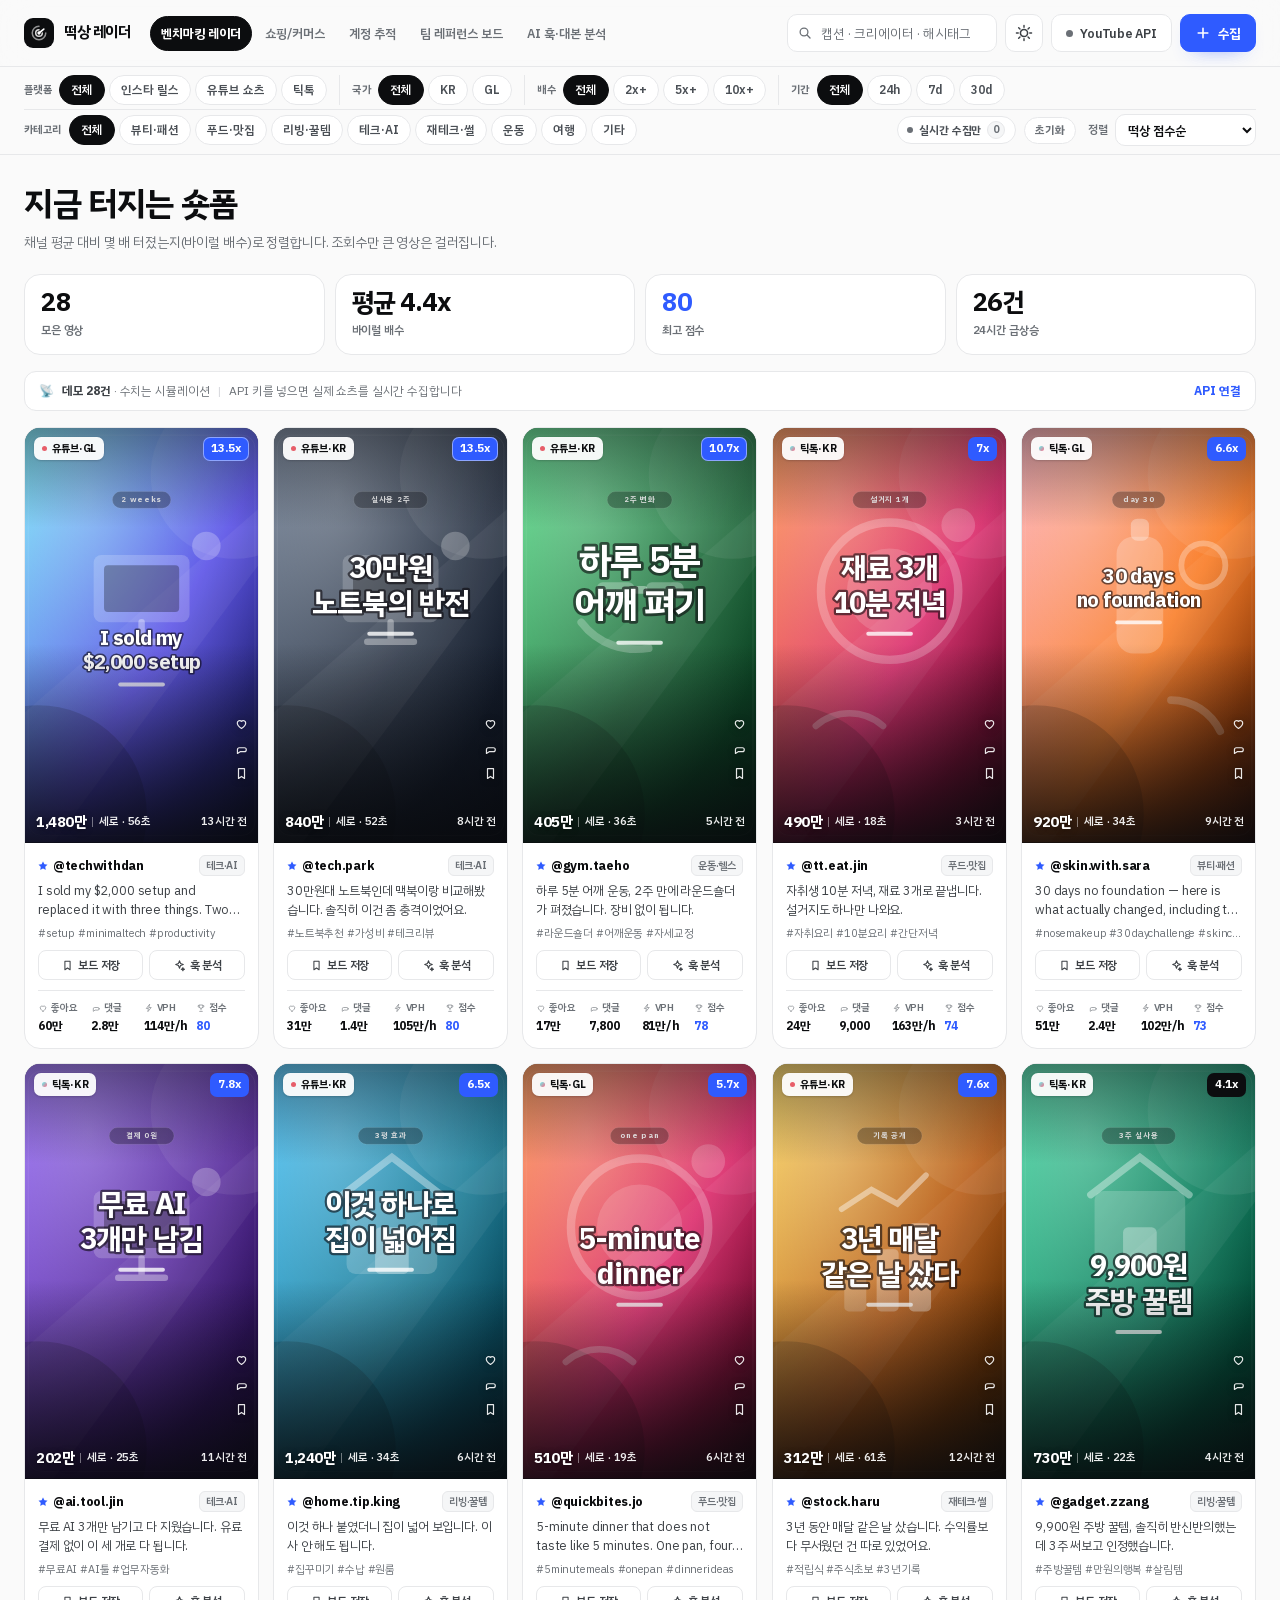
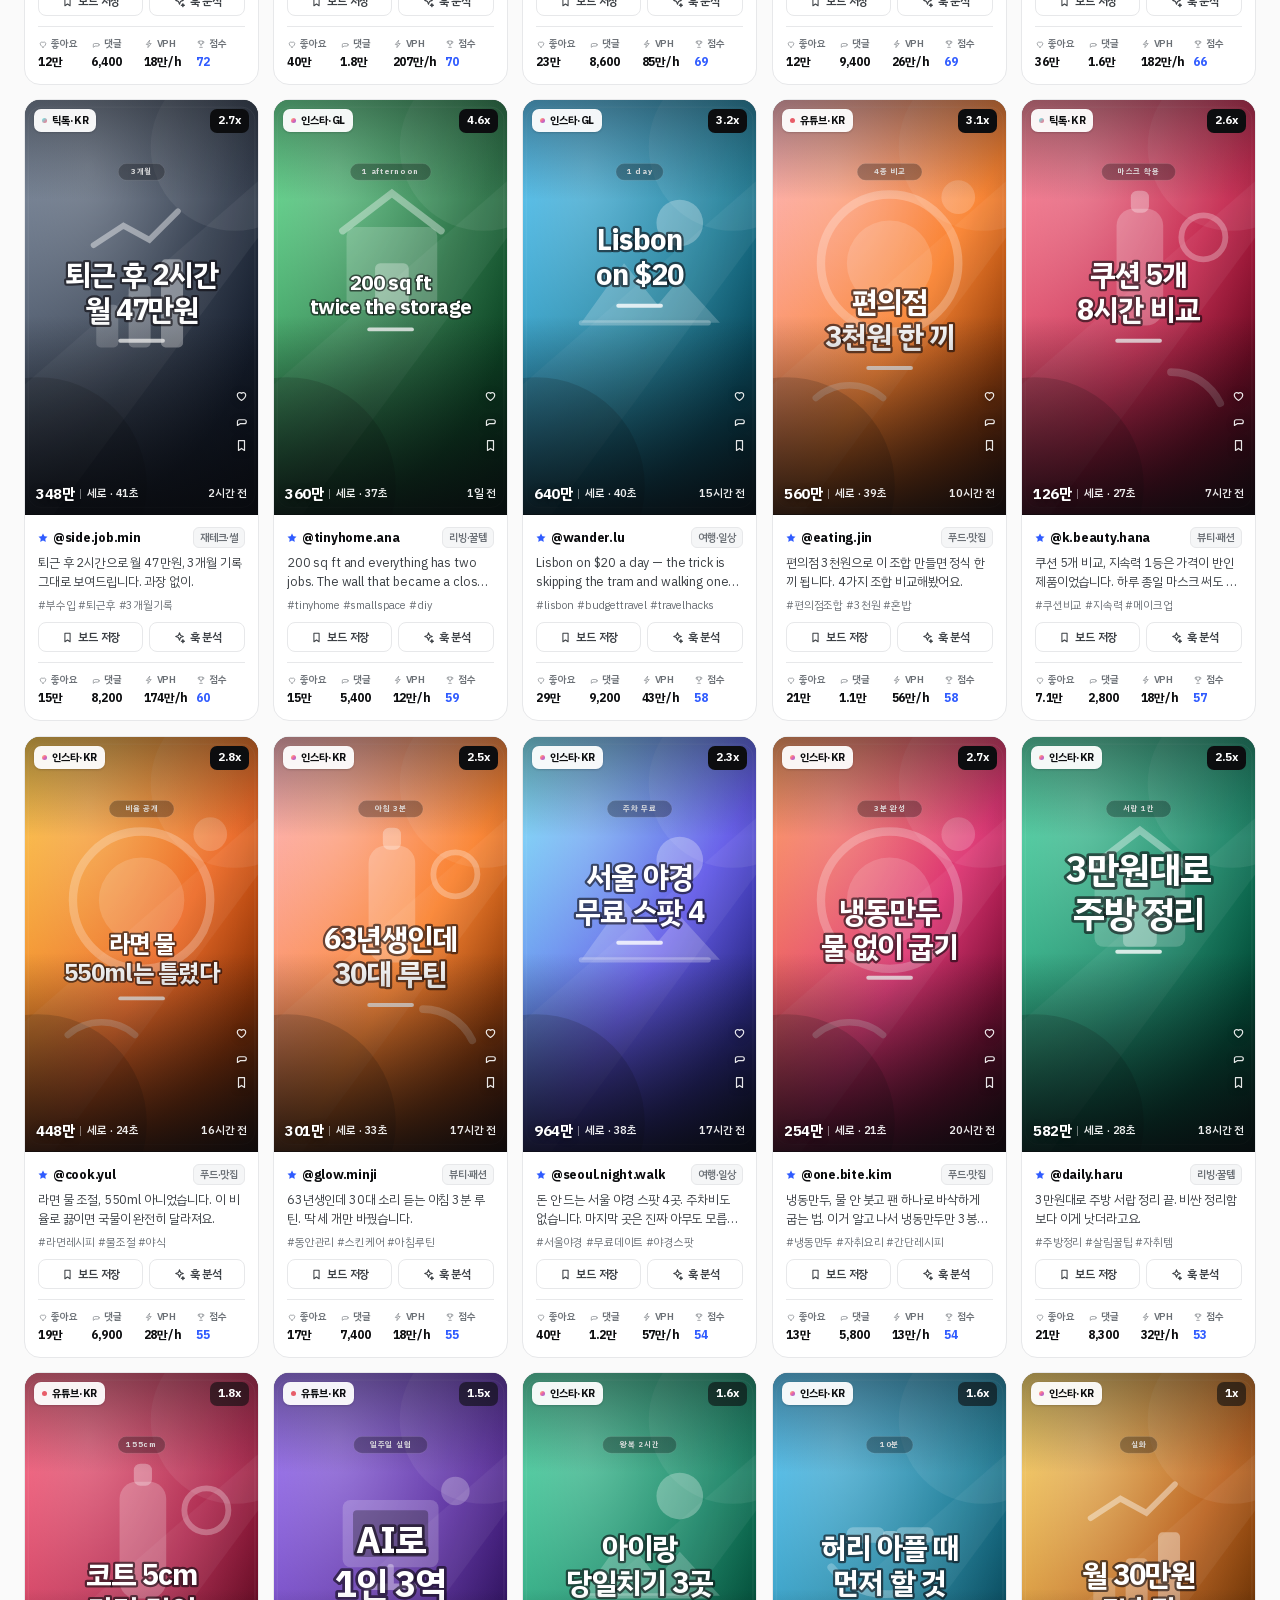
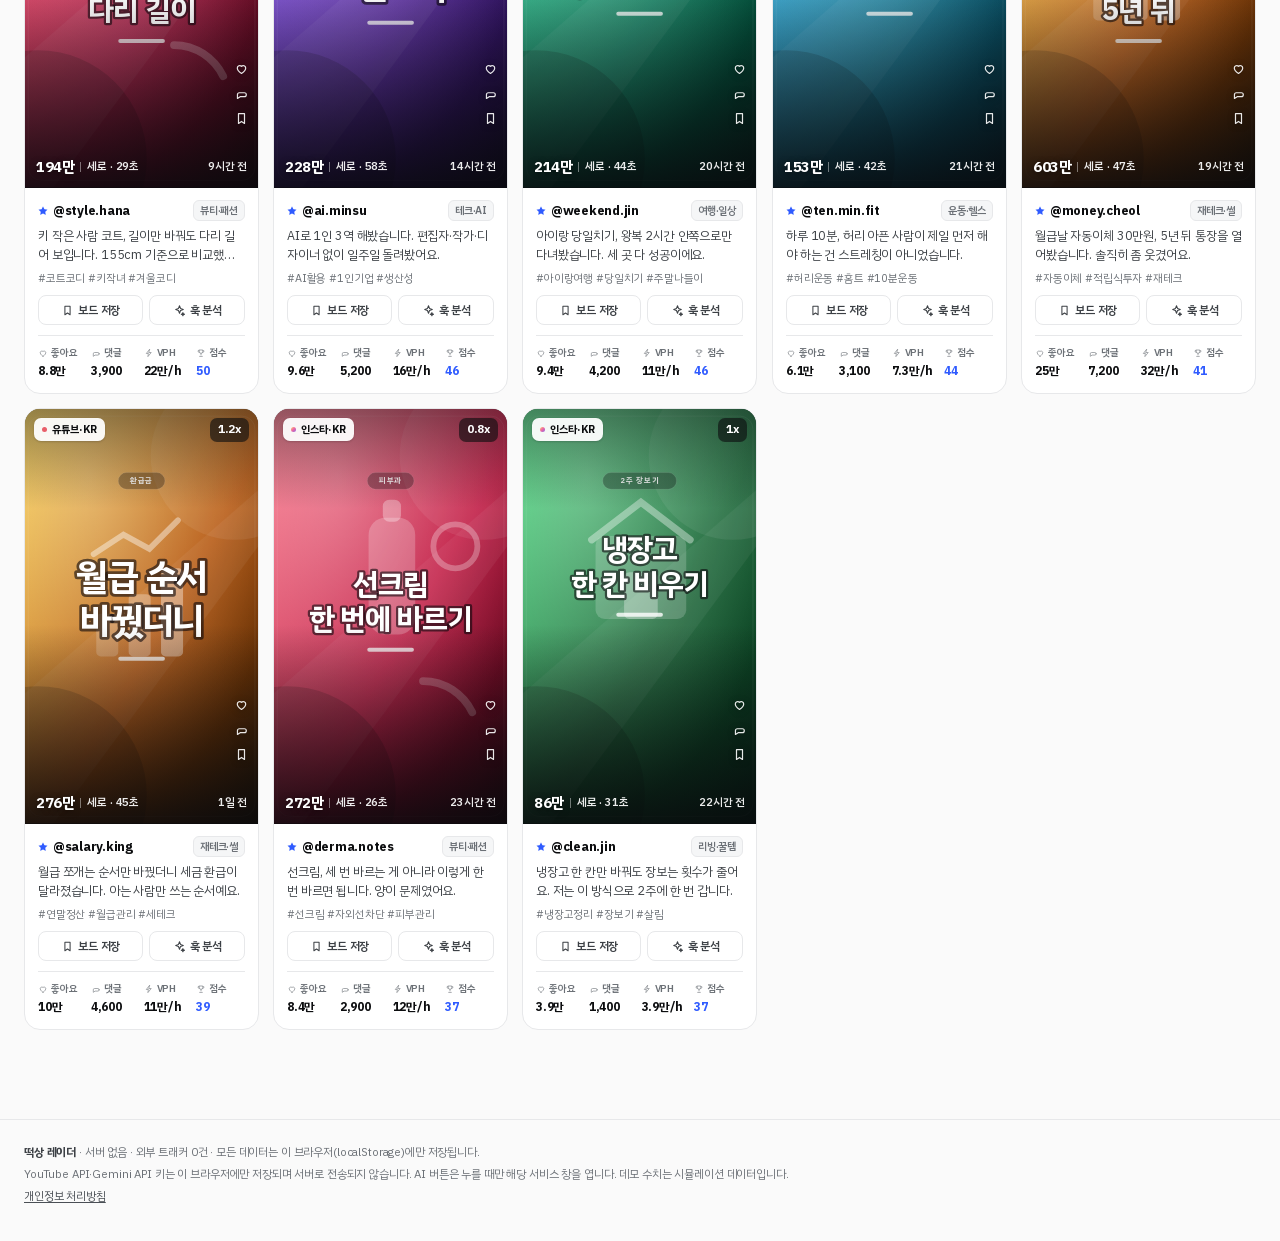
==== commit dfd41e23: "Redesign UI to Direction A (Crisp Bento SaaS) - styles.css를 A안 토큰으로 전면 재작성: 순백 #FFFFFF 표면 / #FAFAFA " ====
--- a/index.html
+++ b/index.html
@@ -5,7 +5,7 @@
 <meta name="viewport" content="width=device-width, initial-scale=1, viewport-fit=cover" />
 <title>떡상 레이더 — 숏폼 바이럴 수집기 &amp; 벤치마킹 보드</title>
 <meta name="description" content="인스타 릴스·유튜브 쇼츠·틱톡의 떡상 영상을 채널 평균 대비 배수로 찾고, 훅 분석·8대 카피 심리 진단·PAS/BAB/AIDA/4U 리라이팅과 ChatGPT·Claude·Gemini 30초 대본 브리지까지 한 화면에서. 서버 없이 브라우저에만 저장됩니다." />
-<meta name="theme-color" content="#ffffff" />
+<meta name="theme-color" content="#FAFAFA" />
 <meta name="color-scheme" content="light dark" />
 <link rel="icon" href="favicon.svg" type="image/svg+xml" />
 <link rel="stylesheet" href="styles.css" />
@@ -17,17 +17,11 @@
   <div class="topbar-inner">
     <a class="brand" href="#" data-action="go-radar" aria-label="떡상 레이더 홈">
       <span class="brand-mark" aria-hidden="true">
-        <svg viewBox="0 0 40 40" width="34" height="34">
-          <defs>
-            <linearGradient id="brandGrad" x1="0" y1="0" x2="1" y2="1">
-              <stop offset="0" stop-color="#ff7a3d" /><stop offset="1" stop-color="#e81f5a" />
-            </linearGradient>
-          </defs>
-          <rect x="1" y="1" width="38" height="38" rx="11" fill="url(#brandGrad)" />
-          <path d="M20 9.5a10.5 10.5 0 1 0 10.5 10.5" fill="none" stroke="#fff" stroke-opacity=".5" stroke-width="2" stroke-linecap="round" />
-          <path d="M20 14.5a5.5 5.5 0 1 0 5.5 5.5" fill="none" stroke="#fff" stroke-opacity=".8" stroke-width="2" stroke-linecap="round" />
-          <path d="M20 20l7.5-6.2" stroke="#fff" stroke-width="2.4" stroke-linecap="round" />
-          <circle cx="20" cy="20" r="2.4" fill="#fff" />
+        <svg viewBox="0 0 40 40" width="30" height="30">
+          <path d="M20 11a9 9 0 1 0 9 9" fill="none" stroke="#fff" stroke-opacity=".55" stroke-width="2" stroke-linecap="round" />
+          <path d="M20 15.6a4.4 4.4 0 1 0 4.4 4.4" fill="none" stroke="#fff" stroke-opacity=".85" stroke-width="2" stroke-linecap="round" />
+          <path d="M20 20l6.4-5.3" stroke="#fff" stroke-width="2.2" stroke-linecap="round" />
+          <circle cx="20" cy="20" r="2.2" fill="#fff" />
         </svg>
       </span>
       <span class="brand-text">
--- a/styles.css
+++ b/styles.css
@@ -1,6 +1,10 @@
 /* ============================================================
    떡상 레이더 · styles.css
-   Light-first premium dashboard, dark theme toggled with [data-theme].
+   디자인 시스템: Direction A — Crisp Bento SaaS
+   · 순백 #FFFFFF 표면 / #FAFAFA 배경 / 1px #E7E8EA 헤어라인
+   · 16px 라운드 · 잉크 #0C0D0F · 코발트 #2F5BFF 단일 액센트
+   · 800 산세리프 헤드라인 · 본문 대비 4.5:1 이상
+   다크 테마는 [data-theme="dark"]에서 같은 규칙의 잉크 캔버스로 뒤집힌다.
    ============================================================ */
 
 @font-face {
@@ -19,58 +23,90 @@
   font-weight: 700 900; font-style: normal; font-display: swap;
 }
 
+/* ── tokens ──────────────────────────────────────── */
 :root {
-  --font: 'PlexKR', -apple-system, BlinkMacSystemFont, 'Segoe UI', 'Apple SD Gothic Neo', 'Malgun Gothic', sans-serif;
-  --bg: #f4f5f8;
-  --bg-grad: radial-gradient(1200px 500px at 15% -10%, #ffe9e4 0%, rgba(255, 233, 228, 0) 60%),
-             radial-gradient(1000px 460px at 95% -20%, #e8edff 0%, rgba(232, 237, 255, 0) 62%);
-  --surface: #ffffff;
-  --surface-2: #fafbfc;
-  --surface-3: #f1f3f6;
-  --line: #e6e8ee;
-  --line-strong: #d5d9e2;
-  --ink: #0f1218;
-  --ink-2: #3c4350;
-  --ink-3: #6b7280;
-  --ink-4: #9aa1ad;
-  --brand: #e81f5a;
-  --brand-2: #ff6a3d;
-  --brand-soft: #fff1ee;
-  --accent: #7c5cff;
-  --teal: #0f9488;
-  --ok: #16a34a;
-  --warn: #ea580c;
-  --shadow-1: 0 1px 2px rgba(15, 18, 24, .05), 0 1px 3px rgba(15, 18, 24, .04);
-  --shadow-2: 0 10px 30px -12px rgba(15, 18, 24, .26), 0 2px 8px rgba(15, 18, 24, .04);
-  --shadow-3: 0 30px 80px -30px rgba(15, 18, 24, .45);
-  --r-sm: 9px;
-  --r-md: 13px;
-  --r-lg: 18px;
-  --r-xl: 22px;
-  --maxw: 1560px;
+  --font: 'PlexKR', 'Pretendard', 'Apple SD Gothic Neo', 'Noto Sans KR',
+          -apple-system, BlinkMacSystemFont, 'Segoe UI', 'Malgun Gothic', sans-serif;
+  --mono: ui-monospace, SFMono-Regular, Menlo, monospace;
+
+  --bg: #FAFAFA;
+  --surface: #FFFFFF;
+  --surface-2: #F5F6F7;
+  --surface-3: #ECEEF0;
+
+  --line: #E7E8EA;
+  --line-strong: #D7D9DD;
+
+  --ink: #0C0D0F;
+  --ink-2: #3C4045;
+  --ink-3: #4A4F55;
+  --ink-4: #6B7076;
+
+  --accent: #2F5BFF;
+  --accent-ink: #2445C9;
+  --accent-soft: #EEF2FF;
+  --accent-line: #DDE4FF;
+
+  /* 기존 변수 이름 유지(JS 인라인 스타일 호환) */
+  --brand: #2F5BFF;
+  --brand-2: #2F5BFF;
+  --brand-soft: #EEF2FF;
+
+  --ok: #0E9F6E;
+  --ok-text: #0B7A55;
+  --ok-soft: #E9F9F1;
+  --warn: #B4441A;
+  --danger: #C02626;
+
+  --shadow-1: 0 1px 2px rgba(12, 13, 15, .04);
+  --shadow-2: 0 12px 28px -20px rgba(12, 13, 15, .35);
+  --shadow-3: 0 32px 80px -40px rgba(12, 13, 15, .55);
+
+  --r-xs: 6px;
+  --r-sm: 10px;
+  --r-md: 12px;
+  --r-lg: 16px;
+  --r-xl: 16px;
+
+  --maxw: 1440px;
   --topbar-h: 66px;
 }
 
 [data-theme="dark"] {
-  --bg: #080a0f;
-  --bg-grad: radial-gradient(1200px 520px at 12% -12%, rgba(255, 90, 60, .16) 0%, rgba(255, 90, 60, 0) 62%),
-             radial-gradient(1000px 480px at 92% -18%, rgba(124, 92, 255, .18) 0%, rgba(124, 92, 255, 0) 60%);
-  --surface: #11141b;
-  --surface-2: #151922;
-  --surface-3: #1b202b;
-  --line: #232937;
-  --line-strong: #2e3646;
-  --ink: #f3f5f9;
-  --ink-2: #c7cdd8;
-  --ink-3: #8d95a6;
-  --ink-4: #626b7d;
-  --brand: #ff4d76;
-  --brand-soft: rgba(255, 77, 118, .12);
-  --shadow-1: 0 1px 2px rgba(0, 0, 0, .4);
-  --shadow-2: 0 16px 40px -20px rgba(0, 0, 0, .9), 0 2px 10px rgba(0, 0, 0, .3);
-  --shadow-3: 0 40px 100px -40px #000;
-}
-
+  --bg: #08090B;
+  --surface: #121316;
+  --surface-2: #17191D;
+  --surface-3: #1E2025;
+
+  --line: #26282E;
+  --line-strong: #34373E;
+
+  --ink: #F5F6F8;
+  --ink-2: #D2D6DC;
+  --ink-3: #B4BAC2;
+  --ink-4: #A2A8B1;
+
+  --accent: #7C97FF;
+  --accent-ink: #A9BBFF;
+  --accent-soft: #1A2350;
+  --accent-line: #2B3A75;
+
+  --brand: #7C97FF;
+  --brand-2: #7C97FF;
+  --brand-soft: #18203F;
+
+  --ok: #34D399;
+  --ok-text: #5FE3B0;
+  --ok-soft: #10281F;
+  --warn: #F0A17A;
+  --danger: #F08585;
+
+  --shadow-1: 0 1px 2px rgba(0, 0, 0, .5);
+  --shadow-2: 0 16px 36px -22px rgba(0, 0, 0, .9);
+  --shadow-3: 0 40px 90px -40px rgba(0, 0, 0, .95);
+}
+
+/* ── base ────────────────────────────────────────── */
 * { box-sizing: border-box; }
 [hidden] { display: none !important; }
 html { -webkit-text-size-adjust: 100%; }
@@ -78,363 +114,436 @@
   margin: 0;
   font-family: var(--font);
   background: var(--bg);
-  background-image: var(--bg-grad);
-  background-attachment: fixed;
   color: var(--ink);
   font-size: 14px;
   line-height: 1.5;
+  letter-spacing: -0.01em;
   -webkit-font-smoothing: antialiased;
   text-rendering: optimizeLegibility;
 }
-h1, h2, h3, h4 { margin: 0; font-weight: 700; letter-spacing: -.01em; }
+h1, h2, h3, h4 { margin: 0; font-weight: 800; letter-spacing: -0.03em; }
+h1 { letter-spacing: -0.04em; }
 p { margin: 0; }
 a { color: inherit; text-decoration: none; }
 button { font-family: inherit; }
-::selection { background: rgba(232, 31, 90, .18); }
+::selection { background: var(--accent-soft); color: var(--ink); }
 
 .sr-only {
   position: absolute; width: 1px; height: 1px; padding: 0; margin: -1px;
   overflow: hidden; clip: rect(0 0 0 0); white-space: nowrap; border: 0;
 }
 .skip-link {
-  position: fixed; left: 12px; top: -60px; z-index: 200;
-  background: var(--ink); color: var(--surface); padding: 10px 14px; border-radius: 10px;
+  position: fixed; left: 12px; top: -64px; z-index: 200;
+  background: var(--ink); color: var(--surface); padding: 10px 14px; border-radius: var(--r-sm);
   transition: top .15s ease;
 }
 .skip-link:focus { top: 12px; }
-:focus-visible { outline: 2px solid var(--brand); outline-offset: 2px; border-radius: 6px; }
-.muted { color: var(--ink-3); }
+:focus-visible { outline: 2px solid var(--accent); outline-offset: 2px; border-radius: 6px; }
+.muted { color: var(--ink-4); }
 
 /* ── top bar ─────────────────────────────────────── */
 .topbar {
   position: sticky; top: 0; z-index: 40;
-  background: color-mix(in srgb, var(--bg) 82%, transparent);
-  backdrop-filter: saturate(160%) blur(14px);
-  -webkit-backdrop-filter: saturate(160%) blur(14px);
+  background: color-mix(in srgb, var(--bg) 84%, transparent);
+  backdrop-filter: saturate(160%) blur(16px);
+  -webkit-backdrop-filter: saturate(160%) blur(16px);
   border-bottom: 1px solid var(--line);
 }
 .topbar-inner {
-  max-width: var(--maxw); margin: 0 auto; padding: 10px 20px;
-  display: flex; align-items: center; gap: 16px; min-height: var(--topbar-h);
+  max-width: var(--maxw); margin: 0 auto; padding: 0 24px;
+  display: flex; align-items: center; gap: 20px; min-height: var(--topbar-h);
 }
 .brand { display: flex; align-items: center; gap: 10px; flex: none; }
-.brand-mark { display: flex; filter: drop-shadow(0 4px 10px rgba(232, 31, 90, .28)); }
-.brand-text { display: flex; flex-direction: column; line-height: 1.1; }
-.brand-text strong { font-size: 16px; letter-spacing: -.02em; }
-.brand-text small { font-size: 8.5px; letter-spacing: .18em; color: var(--ink-4); font-weight: 600; margin-top: 3px; }
-
-.tabs { display: flex; gap: 2px; flex: 1 1 auto; min-width: 0; overflow-x: auto; scrollbar-width: none; mask-image: linear-gradient(90deg, #000 0, #000 96%, transparent 100%); -webkit-mask-image: linear-gradient(90deg, #000 0, #000 96%, transparent 100%); }
+.brand-mark {
+  width: 30px; height: 30px; border-radius: 9px; flex: none;
+  background: var(--ink); color: var(--surface);
+  display: grid; place-items: center;
+}
+.brand-mark svg { width: 30px; height: 30px; display: block; }
+.brand-text { display: flex; flex-direction: column; line-height: 1.15; }
+.brand-text strong { font-size: 15px; font-weight: 800; letter-spacing: -0.03em; }
+.brand-text small { font-size: 8.5px; letter-spacing: 0.18em; color: var(--ink-4); font-weight: 600; margin-top: 2px; }
+
+.tabs {
+  display: flex; gap: 2px; flex: 1 1 auto; min-width: 0; overflow-x: auto;
+  scrollbar-width: none; padding: 4px 0;
+}
 .tabs::-webkit-scrollbar { display: none; }
 .tab {
-  position: relative; border: 0; background: transparent; color: var(--ink-3);
-  font-size: 13.5px; font-weight: 500; padding: 8px 12px; border-radius: 10px;
+  border: 1px solid transparent; background: transparent; color: var(--ink-4);
+  font-size: 13px; font-weight: 600; padding: 7px 12px; border-radius: 999px;
   cursor: pointer; white-space: nowrap; display: inline-flex; align-items: center; gap: 6px;
-  transition: color .15s, background .15s;
-}
-.tab:hover { color: var(--ink); background: var(--surface-3); }
-.tab.is-active { color: var(--ink); font-weight: 700; background: var(--surface); box-shadow: var(--shadow-1), inset 0 0 0 1px var(--line); }
+  transition: color .15s, background .15s, border-color .15s;
+}
+.tab:hover { color: var(--ink); background: var(--surface-2); }
+.tab.is-active {
+  color: var(--surface); background: var(--ink); border-color: var(--ink); font-weight: 700;
+}
 .tab-count {
-  background: var(--brand); color: #fff; border-radius: 999px;
-  font-size: 10px; font-weight: 700; padding: 1px 6px; min-width: 18px; text-align: center;
-}
+  background: var(--accent); color: #fff; border-radius: 999px;
+  font-size: 10px; font-weight: 800; padding: 1px 6px; min-width: 18px; text-align: center;
+  font-variant-numeric: tabular-nums;
+}
+[data-theme="dark"] .tab.is-active { color: #0C0D0F; }
 
 .top-actions { display: flex; align-items: center; gap: 8px; flex: none; }
 .search {
   display: flex; align-items: center; gap: 7px; height: 38px; padding: 0 10px;
-  background: var(--surface); border: 1px solid var(--line); border-radius: 11px;
-  color: var(--ink-4); width: 260px; transition: width .18s ease, border-color .15s, box-shadow .15s;
-}
-.search:focus-within { border-color: color-mix(in srgb, var(--brand) 45%, var(--line)); box-shadow: 0 0 0 3px rgba(232, 31, 90, .1); color: var(--ink-3); }
+  background: var(--surface); border: 1px solid var(--line); border-radius: var(--r-sm);
+  color: var(--ink-4); width: 262px;
+  transition: width .18s ease, border-color .15s, box-shadow .15s;
+}
+.search:focus-within {
+  border-color: var(--accent); box-shadow: 0 0 0 3px color-mix(in srgb, var(--accent) 14%, transparent);
+  color: var(--ink-3);
+}
 .search input {
   border: 0; outline: 0; background: transparent; color: var(--ink);
-  font-size: 13px; width: 100%; font-family: inherit;
+  font-size: 13px; width: 100%; min-width: 0; font-family: inherit;
 }
 .search input::placeholder { color: var(--ink-4); }
 .search-clear { border: 0; background: transparent; color: var(--ink-4); cursor: pointer; font-size: 12px; padding: 2px 4px; }
 
 .icon-btn {
   width: 38px; height: 38px; display: grid; place-items: center; flex: none;
-  border: 1px solid var(--line); border-radius: 11px; background: var(--surface);
-  color: var(--ink-2); cursor: pointer; transition: background .15s, color .15s;
-}
-.icon-btn:hover { background: var(--surface-3); color: var(--ink); }
+  border: 1px solid var(--line); border-radius: var(--r-sm); background: var(--surface);
+  color: var(--ink-2); cursor: pointer; transition: background .15s, color .15s, border-color .15s;
+}
+.icon-btn:hover { background: var(--surface-2); color: var(--ink); border-color: var(--line-strong); }
 [data-theme="light"] .ico-moon { display: none; }
 [data-theme="dark"] .ico-sun { display: none; }
 
 .btn {
-  display: inline-flex; align-items: center; gap: 6px; justify-content: center;
-  border: 1px solid transparent; background: var(--surface-3); color: var(--ink);
-  height: 38px; padding: 0 13px; border-radius: 11px; font-size: 13px; font-weight: 600;
-  cursor: pointer; white-space: nowrap; transition: transform .12s, filter .15s, background .15s;
-}
-.btn:hover { filter: brightness(.97); }
+  display: inline-flex; align-items: center; gap: 7px; justify-content: center;
+  border: 1px solid var(--ink); background: var(--ink); color: var(--surface);
+  height: 38px; padding: 0 14px; border-radius: var(--r-sm);
+  font-size: 13px; font-weight: 700; letter-spacing: -0.02em;
+  cursor: pointer; white-space: nowrap;
+  transition: transform .12s, background .15s, border-color .15s, color .15s;
+}
+[data-theme="dark"] .btn { color: #0C0D0F; }
+.btn:hover { opacity: .9; }
 .btn:active { transform: translateY(1px); }
 .btn-primary {
-  background: linear-gradient(135deg, var(--brand-2), var(--brand));
-  color: #fff; box-shadow: 0 6px 16px -8px rgba(232, 31, 90, .7);
-}
-.btn-ghost { background: var(--surface); border-color: var(--line); color: var(--ink-2); }
-.btn-ghost:hover { background: var(--surface-3); }
-.btn.danger { color: #dc2626; }
-.btn-sm { height: 30px; padding: 0 9px; font-size: 12px; border-radius: 8px; }
-.api-btn { font-size: 12.5px; }
+  background: var(--accent); border-color: var(--accent); color: #FFFFFF;
+  box-shadow: 0 8px 20px -14px rgba(47, 91, 255, .9);
+}
+[data-theme="dark"] .btn-primary { color: #0A0B0D; }
+.btn-ghost {
+  background: var(--surface); border-color: var(--line); color: var(--ink-2); font-weight: 600;
+}
+.btn-ghost:hover { background: var(--surface-2); border-color: var(--line-strong); color: var(--ink); opacity: 1; }
+.btn.danger { color: var(--danger); }
+.btn.danger:hover { background: color-mix(in srgb, var(--danger) 8%, var(--surface)); }
+.btn-sm { height: 30px; padding: 0 10px; font-size: 12px; border-radius: 8px; }
+.api-btn { font-size: 12.5px; font-weight: 600; }
 .api-btn .api-short { display: none; }
 .status-dot { width: 7px; height: 7px; border-radius: 50%; background: var(--ink-4); flex: none; }
-.status-dot.on { background: var(--ok); box-shadow: 0 0 0 3px rgba(22, 163, 74, .16); }
+.status-dot.on { background: var(--ok); box-shadow: 0 0 0 3px color-mix(in srgb, var(--ok) 18%, transparent); }
 
 /* ── filter bar ──────────────────────────────────── */
 .filterbar {
   position: sticky; top: var(--topbar-h); z-index: 30;
-  background: color-mix(in srgb, var(--bg) 88%, transparent);
-  backdrop-filter: blur(12px); -webkit-backdrop-filter: blur(12px);
+  background: color-mix(in srgb, var(--bg) 90%, transparent);
+  backdrop-filter: blur(14px); -webkit-backdrop-filter: blur(14px);
   border-bottom: 1px solid var(--line);
 }
 .filterbar-inner {
-  max-width: var(--maxw); margin: 0 auto; padding: 7px 20px 8px;
+  max-width: var(--maxw); margin: 0 auto; padding: 8px 24px;
   display: flex; align-items: center; gap: 12px;
 }
-.chips {
-  display: flex; flex-direction: column; gap: 3px; flex: 1 1 auto; min-width: 0;
-}
-.chip-row { display: flex; align-items: center; gap: 4px 0; min-width: 0; overflow-x: auto; scrollbar-width: none; mask-image: linear-gradient(90deg, #000 0, #000 94%, transparent 100%); -webkit-mask-image: linear-gradient(90deg, #000 0, #000 94%, transparent 100%); }
+.chips { display: flex; flex-direction: column; gap: 4px; flex: 1 1 auto; min-width: 0; }
+.chip-row {
+  display: flex; align-items: center; gap: 4px 0; min-width: 0; overflow-x: auto;
+  scrollbar-width: none;
+}
 .chip-row::-webkit-scrollbar { display: none; }
-.chip-row.secondary { border-top: 1px solid var(--line); padding-top: 3px; }
-.chip-scroll { display: flex; align-items: center; flex: 1 1 auto; min-width: 0; overflow-x: auto; scrollbar-width: none; mask-image: linear-gradient(90deg, #000 0, #000 92%, transparent 100%); -webkit-mask-image: linear-gradient(90deg, #000 0, #000 92%, transparent 100%); }
+.chip-scroll {
+  display: flex; align-items: center; flex: 1 1 auto; min-width: 0; overflow-x: auto;
+  scrollbar-width: none;
+}
 .chip-scroll::-webkit-scrollbar { display: none; }
+.chip-row.secondary { border-top: 1px solid var(--line); padding-top: 4px; }
 .chip-row.secondary .sort { margin-left: auto; padding-left: 12px; flex: none; background: var(--bg); }
+.chip-group {
+  display: flex; align-items: center; gap: 4px; padding: 0 12px;
+  border-right: 1px solid var(--line); flex: none;
+}
+.chip-group:first-child { padding-left: 0; }
+.chip-group:last-child { border-right: 0; }
+.chip-label {
+  font-size: 10.5px; font-weight: 700; color: var(--ink-4);
+  letter-spacing: .04em; margin-right: 3px;
+}
+.chip {
+  border: 1px solid var(--line); background: var(--surface); color: var(--ink-3);
+  border-radius: 999px; padding: 5px 11px; font-size: 12px; font-weight: 600;
+  cursor: pointer; white-space: nowrap;
+  transition: background .14s, color .14s, border-color .14s;
+}
+.chip:hover { background: var(--surface-2); color: var(--ink); border-color: var(--line-strong); }
+.chip.is-on { background: var(--ink); color: var(--surface); border-color: var(--ink); }
+[data-theme="dark"] .chip.is-on { background: var(--ink); color: #0A0B0D; }
+.chip.is-on .chip-n { color: color-mix(in srgb, var(--surface) 70%, transparent); }
+.filter-tail { display: none; }
 .filter-reset {
-  flex: none; border: 1px solid var(--line); background: var(--surface); color: var(--ink-3);
-  border-radius: 999px; padding: 4px 9px; font-size: 11px; font-weight: 700; cursor: pointer; margin-left: 8px;
-}
-.filter-reset:hover { color: var(--ink); background: var(--surface-3); }
-/* ── '실시간 수집만' 토글: 데모를 빼고 내가 모은 영상만 ── */
+  flex: none; border: 1px solid var(--line); background: var(--surface); color: var(--ink-4);
+  border-radius: 999px; padding: 4px 10px; font-size: 11px; font-weight: 700;
+  cursor: pointer; margin-left: 8px;
+}
+.filter-reset:hover { color: var(--ink); background: var(--surface-2); border-color: var(--line-strong); }
+
+/* '실시간 수집만' — A안의 라이브 필 */
 .filter-toggle {
   flex: none; display: inline-flex; align-items: center; gap: 6px; margin-left: 8px;
   border: 1px solid var(--line); background: var(--surface); color: var(--ink-3);
   border-radius: 999px; padding: 4px 10px 4px 9px; font-family: inherit;
-  font-size: 11px; font-weight: 800; letter-spacing: -.01em; cursor: pointer; white-space: nowrap;
+  font-size: 11px; font-weight: 700; letter-spacing: -0.01em; cursor: pointer; white-space: nowrap;
   transition: background .14s, color .14s, border-color .14s, box-shadow .14s;
 }
-.filter-toggle:hover { color: var(--ink); border-color: var(--line-strong); background: var(--surface-3); }
+.filter-toggle:hover { color: var(--ink); border-color: var(--line-strong); background: var(--surface-2); }
 .filter-toggle .ft-dot {
-  width: 7px; height: 7px; border-radius: 50%; background: var(--ink-4); flex: none;
+  width: 6px; height: 6px; border-radius: 50%; background: var(--ink-4); flex: none;
   transition: background .14s, box-shadow .14s;
 }
 .filter-toggle .ft-count {
-  font-size: 10px; font-weight: 900; line-height: 1; padding: 3px 5px; border-radius: 999px;
-  background: var(--surface-3); color: var(--ink-3); font-variant-numeric: tabular-nums;
+  font-size: 10px; font-weight: 800; line-height: 1; padding: 3px 5px; border-radius: 999px;
+  background: var(--surface-2); color: var(--ink-4); font-variant-numeric: tabular-nums;
+  border: 1px solid var(--line);
 }
 .filter-toggle.is-empty .ft-count { color: var(--ink-4); }
 .filter-toggle.is-on {
-  background: color-mix(in srgb, var(--brand) 10%, var(--surface));
-  border-color: color-mix(in srgb, var(--brand) 55%, var(--line)); color: var(--brand);
-}
-.filter-toggle.is-on:hover { background: color-mix(in srgb, var(--brand) 16%, var(--surface)); }
-.filter-toggle.is-on .ft-dot { background: var(--brand); box-shadow: 0 0 0 3px color-mix(in srgb, var(--brand) 16%, transparent); }
-.filter-toggle.is-on .ft-count { background: color-mix(in srgb, var(--brand) 16%, transparent); color: var(--brand); }
-.chip-group { display: flex; align-items: center; gap: 6px; padding: 0 12px; border-right: 1px solid var(--line); flex: none; }
-.chip-group:first-child { padding-left: 0; }
-.chip-group:last-child { border-right: 0; }
-.chip-label { font-size: 10.5px; font-weight: 700; color: var(--ink-4); letter-spacing: .04em; margin-right: 2px; }
-.chip {
-  border: 1px solid transparent; background: transparent; color: var(--ink-3);
-  border-radius: 999px; padding: 5px 9px; font-size: 12px; font-weight: 600; cursor: pointer;
-  white-space: nowrap; transition: background .14s, color .14s, box-shadow .14s;
-}
-.chip:hover { background: var(--surface-3); color: var(--ink); }
-.chip.is-on { background: var(--ink); color: var(--bg); border-color: var(--ink); }
-[data-theme="dark"] .chip.is-on { background: #fff; color: #0b0d12; border-color: #fff; }
-.chip.is-on .chip-n { color: color-mix(in srgb, var(--bg) 70%, transparent); }
-.filter-tail { display: none; }
+  background: var(--accent-soft); border-color: var(--accent-line); color: var(--accent-ink);
+}
+.filter-toggle.is-on:hover { background: color-mix(in srgb, var(--accent) 14%, var(--surface)); }
+.filter-toggle.is-on .ft-dot { background: var(--ok); box-shadow: 0 0 0 3px color-mix(in srgb, var(--ok) 18%, transparent); }
+.filter-toggle.is-on .ft-count {
+  background: var(--surface); color: var(--accent-ink); border-color: var(--accent-line);
+}
 .sort { display: flex; align-items: center; gap: 7px; font-size: 11.5px; color: var(--ink-4); font-weight: 600; }
 .sort select {
   font-family: inherit; font-size: 12.5px; font-weight: 600; color: var(--ink);
-  background: var(--surface); border: 1px solid var(--line); border-radius: 9px;
+  background: var(--surface); border: 1px solid var(--line); border-radius: var(--r-sm);
   height: 32px; padding: 0 8px; cursor: pointer;
 }
 
 /* ── layout / views ──────────────────────────────── */
-main { max-width: var(--maxw); margin: 0 auto; padding: 22px 20px 60px; }
-.view-head {
-  display: flex; align-items: flex-end; justify-content: space-between; gap: 20px;
-  margin-bottom: 14px; flex-wrap: wrap;
-}
-.view-title h1 { font-size: 24px; letter-spacing: -.03em; }
-.view-title .sub { color: var(--ink-3); font-size: 12.8px; margin-top: 5px; max-width: 640px; }
-.summary { display: flex; gap: 8px; flex-wrap: wrap; }
+main { max-width: var(--maxw); margin: 0 auto; padding: 30px 24px 64px; }
+.view-head { margin-bottom: 16px; }
+.view-title h1 {
+  font-size: clamp(26px, 2.6vw, 34px); font-weight: 800; line-height: 1.18;
+}
+.view-title .sub {
+  color: var(--ink-4); font-size: 13.5px; margin-top: 8px; max-width: 660px; line-height: 1.6;
+}
+.summary {
+  display: flex; flex-wrap: wrap; gap: 10px; margin-top: 20px;
+}
 .stat {
-  background: var(--surface); border: 1px solid var(--line); border-radius: 12px;
-  padding: 7px 11px; min-width: 76px; box-shadow: var(--shadow-1);
-}
-.stat b { display: block; font-size: 16px; letter-spacing: -.02em; line-height: 1.2; }
-.stat span { font-size: 10.5px; color: var(--ink-4); font-weight: 600; }
-.stat.hot b { color: var(--brand); }
+  flex: 1 1 230px; max-width: 360px;
+  background: var(--surface); border: 1px solid var(--line); border-radius: var(--r-lg);
+  padding: 14px 16px; min-width: 0;
+}
+.stat b {
+  display: block; font-size: 26px; font-weight: 800; letter-spacing: -0.04em;
+  line-height: 1.1; font-variant-numeric: tabular-nums;
+  white-space: nowrap; overflow: hidden; text-overflow: ellipsis;
+}
+.stat span { display: block; margin-top: 5px; font-size: 11.5px; color: var(--ink-4); font-weight: 600; }
+.stat.hot b { color: var(--accent); }
 
 .source-note {
   display: flex; align-items: center; gap: 8px; flex-wrap: wrap;
-  font-size: 12px; color: var(--ink-3);
-  background: var(--surface); border: 1px dashed var(--line-strong);
-  border-radius: 12px; padding: 8px 12px; margin-bottom: 16px;
+  font-size: 12px; color: var(--ink-4);
+  background: var(--surface); border: 1px solid var(--line);
+  border-radius: var(--r-md); padding: 10px 14px; margin: 16px 0;
 }
 .source-note b { color: var(--ink-2); }
-.source-note .dot-sep { color: var(--ink-4); }
-.source-note .link { color: var(--brand); font-weight: 700; cursor: pointer; border: 0; background: none; font-size: 12px; padding: 0; }
-.source-note .link:hover { text-decoration: underline; }
+.source-note .badge-live { font-size: 11px; }
+.source-note .dot-sep { color: var(--line-strong); }
+.source-note .link {
+  color: var(--accent); font-weight: 700; cursor: pointer; border: 0; background: none;
+  font-size: 12px; padding: 0; margin-left: auto;
+}
+.source-note .link:hover { color: var(--accent-ink); text-decoration: underline; text-underline-offset: 2px; }
 
 /* ── cards grid ──────────────────────────────────── */
 .grid {
   display: grid; gap: 14px;
-  grid-template-columns: repeat(auto-fill, minmax(212px, 1fr));
+  grid-template-columns: repeat(auto-fill, minmax(216px, 1fr));
 }
 .card {
   container-type: inline-size;
   position: relative; background: var(--surface); border: 1px solid var(--line);
-  border-radius: var(--r-lg); overflow: hidden; box-shadow: var(--shadow-1);
+  border-radius: var(--r-lg); overflow: hidden;
   transition: transform .16s ease, box-shadow .2s ease, border-color .16s;
   display: flex; flex-direction: column;
 }
-.card:hover { transform: translateY(-3px); box-shadow: var(--shadow-2); border-color: color-mix(in srgb, var(--brand) 30%, var(--line)); }
-.card.is-saved { border-color: color-mix(in srgb, var(--brand) 45%, var(--line)); }
+.card:hover {
+  transform: translateY(-2px); box-shadow: var(--shadow-2); border-color: var(--line-strong);
+}
+.card.is-saved { border-color: var(--accent-line); box-shadow: inset 0 0 0 1px var(--accent-line); }
 
 .cover {
-  position: relative; aspect-ratio: 9 / 16; background: #0b0d12; overflow: hidden; cursor: pointer;
+  position: relative; aspect-ratio: 9 / 16; background: #0B0C0E; overflow: hidden; cursor: pointer;
 }
 .cover > svg, .cover > img.thumb {
   position: absolute; inset: 0; width: 100%; height: 100%; object-fit: cover; display: block;
 }
 .cover::after {
   content: ""; position: absolute; inset: 0; pointer-events: none;
-  background: linear-gradient(180deg, rgba(6, 8, 12, .34) 0%, rgba(6, 8, 12, 0) 26%, rgba(6, 8, 12, 0) 58%, rgba(6, 8, 12, .78) 100%);
-}
-.cover-text { font-family: var(--font); font-weight: 700; letter-spacing: -.03em; }
-.card:hover .cover > svg, .card:hover .cover > img.thumb { transform: scale(1.035); transition: transform .5s ease; }
+  background: linear-gradient(180deg, rgba(8, 9, 12, .42) 0%, rgba(8, 9, 12, 0) 24%, rgba(8, 9, 12, 0) 52%, rgba(8, 9, 12, .86) 100%);
+}
+.cover-text { font-family: var(--font); font-weight: 800; letter-spacing: -0.03em; }
+.card:hover .cover > svg, .card:hover .cover > img.thumb { transform: scale(1.03); transition: transform .5s ease; }
 
 .badge {
   position: absolute; z-index: 2; display: inline-flex; align-items: center; gap: 5px;
-  height: 23px; padding: 0 7px; border-radius: 7px; font-size: 10.5px; font-weight: 700;
-  color: #fff; backdrop-filter: blur(8px); -webkit-backdrop-filter: blur(8px);
-  background: rgba(12, 15, 21, .62); box-shadow: 0 1px 0 rgba(255, 255, 255, .12) inset;
-  letter-spacing: -.01em;
-}
-.badge.platform { top: 8px; left: 8px; }
-.badge .pdot { width: 6px; height: 6px; border-radius: 2px; background: #fff; opacity: .9; }
-.badge.platform[data-p="instagram"] .pdot { background: linear-gradient(135deg, #f9ce34, #ee2a7b 45%, #6228d7); }
-.badge.platform[data-p="youtube"] .pdot { background: #ff2d2d; }
-.badge.platform[data-p="tiktok"] .pdot { background: linear-gradient(135deg, #25f4ee, #fe2c55); }
-.badge.outlier { top: 8px; right: 8px; font-size: 11.5px; font-weight: 800; height: 24px; padding: 0 8px; }
-.tier-calm { background: rgba(51, 65, 85, .82); }
-.tier-warm { background: linear-gradient(135deg, #f59e0b, #ea580c); }
-.tier-hot { background: linear-gradient(135deg, #fb3b5c, #c81e4f); }
-.tier-epic { background: linear-gradient(135deg, #8b5cf6, #db2777); box-shadow: 0 0 0 1px rgba(255, 255, 255, .28) inset, 0 4px 14px -6px rgba(219, 39, 119, .9); }
-.tier-pending { background: rgba(100, 116, 139, .85); }
+  height: 23px; padding: 0 8px; border-radius: 7px;
+  font-size: 10.5px; font-weight: 700; letter-spacing: -0.01em;
+  color: var(--ink); background: rgba(255, 255, 255, .94);
+  box-shadow: 0 1px 2px rgba(12, 13, 15, .18);
+}
+.badge.platform { top: 9px; left: 9px; }
+.badge .pdot { width: 5px; height: 5px; border-radius: 50%; background: var(--ink); opacity: .7; }
+.badge.platform[data-p="instagram"] .pdot { background: linear-gradient(135deg, #F9CE34, #EE2A7B 45%, #6228D7); }
+.badge.platform[data-p="youtube"] .pdot { background: #E11D2E; }
+.badge.platform[data-p="tiktok"] .pdot { background: linear-gradient(135deg, #25F4EE, #FE2C55); }
+.badge.outlier {
+  top: 9px; right: 9px; font-size: 11.5px; font-weight: 800; height: 24px; padding: 0 8px;
+  color: #FFFFFF; background: var(--ink); box-shadow: none;
+  font-variant-numeric: tabular-nums;
+}
+.badge.outlier.tier-calm { background: rgba(12, 13, 15, .62); }
+.badge.outlier.tier-warm { background: var(--ink); }
+.badge.outlier.tier-hot { background: var(--accent); }
+.badge.outlier.tier-epic {
+  background: var(--accent);
+  box-shadow: 0 0 0 1px rgba(255, 255, 255, .45) inset;
+}
+.badge.outlier.tier-pending { background: rgba(12, 13, 15, .62); }
 
 .cover-meta {
-  position: absolute; z-index: 2; left: 9px; right: 9px; bottom: 8px;
+  position: absolute; z-index: 2; left: 11px; right: 11px; bottom: 9px;
   display: flex; align-items: center; gap: 6px; color: #fff; font-size: 11px; font-weight: 600;
 }
-.cover-meta .views { font-size: 15px; font-weight: 800; letter-spacing: -.02em; text-shadow: 0 1px 6px rgba(0, 0, 0, .5); }
+.cover-meta .views { font-size: 15px; font-weight: 800; letter-spacing: -0.03em; text-shadow: 0 1px 6px rgba(0, 0, 0, .55); }
 .cover-meta span { white-space: nowrap; }
-.cover-meta .sep { width: 1px; height: 10px; background: rgba(255, 255, 255, .35); }
-.cover-meta .tagline { color: rgba(255, 255, 255, .82); }
-.cover-meta .time { margin-left: auto; color: rgba(255, 255, 255, .8); font-weight: 500; }
+.cover-meta .sep { width: 1px; height: 10px; background: rgba(255, 255, 255, .42); }
+.cover-meta .tagline { color: rgba(255, 255, 255, .92); }
+.cover-meta .time { margin-left: auto; color: rgba(255, 255, 255, .92); font-weight: 500; }
 
 .cover-rail {
-  position: absolute; z-index: 2; right: 8px; bottom: 64px;
+  position: absolute; z-index: 2; right: 9px; bottom: 62px;
   display: flex; flex-direction: column; gap: 10px; align-items: center;
-  color: rgba(255, 255, 255, .78); filter: drop-shadow(0 1px 3px rgba(0, 0, 0, .45));
+  color: rgba(255, 255, 255, .9); filter: drop-shadow(0 1px 3px rgba(0, 0, 0, .5));
   transition: opacity .2s;
 }
 .cover-rail svg { display: block; }
 .card:hover .cover-rail { opacity: .95; }
 
-.card-body { padding: 10px 11px 11px; display: flex; flex-direction: column; gap: 6px; flex: 1; }
+.card-body { padding: 12px 13px 13px; display: flex; flex-direction: column; gap: 6px; flex: 1; }
 .creator-row { display: flex; align-items: center; gap: 5px; min-width: 0; }
-.creator-row .star { color: #f5a524; font-size: 11px; flex: none; }
-.creator { font-size: 12.5px; font-weight: 700; white-space: nowrap; overflow: hidden; text-overflow: ellipsis; letter-spacing: -.01em; }
+.creator-row .star { color: var(--accent); font-size: 10px; flex: none; }
+.creator {
+  font-size: 13px; font-weight: 700; white-space: nowrap; overflow: hidden; text-overflow: ellipsis;
+  letter-spacing: -0.02em;
+}
 .creator-row .cat {
-  margin-left: auto; font-size: 10px; color: var(--ink-3); background: var(--surface-3);
-  padding: 2px 6px; border-radius: 6px; white-space: nowrap; flex: none; max-width: 88px;
-  overflow: hidden; text-overflow: ellipsis;
+  margin-left: auto; font-size: 10.5px; color: var(--ink-4); background: var(--surface-2);
+  border: 1px solid var(--line); padding: 2px 6px; border-radius: var(--r-xs);
+  white-space: nowrap; flex: none; max-width: 92px; overflow: hidden; text-overflow: ellipsis;
+  font-weight: 600;
 }
 .caption {
-  font-size: 12px; line-height: 1.45; color: var(--ink-2);
+  font-size: 12.5px; line-height: 1.5; color: var(--ink-2);
   display: -webkit-box; -webkit-line-clamp: 2; -webkit-box-orient: vertical; overflow: hidden;
-  min-height: 2.9em;
-}
-.hashtags { font-size: 10.5px; color: var(--ink-4); white-space: nowrap; overflow: hidden; text-overflow: ellipsis; }
-.card-actions { display: flex; gap: 5px; margin-top: 1px; }
+  min-height: 3em;
+}
+.hashtags { font-size: 11px; color: var(--ink-4); white-space: nowrap; overflow: hidden; text-overflow: ellipsis; }
+.card-actions { display: flex; gap: 6px; margin-top: auto; padding-top: 2px; }
 .card-actions .btn {
-  flex: 1 1 auto; height: 27px; padding: 0 6px; font-size: 11px; border-radius: 8px; gap: 4px;
+  flex: 1 1 auto; height: 30px; padding: 0 7px; font-size: 11.5px; border-radius: 8px; gap: 4px;
 }
 .card-actions .btn svg { width: 13px; height: 13px; }
-.card-actions .btn.is-on { background: var(--brand-soft); color: var(--brand); border-color: transparent; }
+.card-actions .btn.is-on {
+  background: var(--accent-soft); color: var(--accent-ink); border-color: var(--accent-line);
+}
 
 .kpis {
-  display: grid; grid-template-columns: repeat(4, 1fr); gap: 2px;
-  border-top: 1px dashed var(--line); padding-top: 8px; margin-top: auto;
-}
-.kpi { min-width: 0; display: flex; flex-direction: column; gap: 1px; }
-.kpi .k-label { font-size: 8.8px; color: var(--ink-4); font-weight: 600; display: flex; align-items: center; gap: 3px; }
-.kpi .k-label svg { width: 9px; height: 9px; flex: none; }
-.kpi .k-value { font-size: 11px; font-weight: 700; white-space: nowrap; overflow: hidden; text-overflow: ellipsis; letter-spacing: -.02em; }
-.kpi.score .k-value { color: var(--brand); }
-.kpi.vph .k-value { color: var(--teal); }
-
-@container (max-width: 202px) {
-  .kpis { grid-template-columns: 1fr 1fr; row-gap: 6px; }
-  .creator { font-size: 12px; }
+  display: grid; grid-template-columns: repeat(4, minmax(0, 1fr)); gap: 4px;
+  border-top: 1px solid var(--line); padding-top: 9px; margin-top: 4px;
+}
+.kpi { min-width: 0; display: flex; flex-direction: column; gap: 2px; }
+.kpi .k-label {
+  font-size: 10px; color: var(--ink-4); font-weight: 600; display: flex; align-items: center; gap: 3px;
+  white-space: nowrap; overflow: hidden; text-overflow: ellipsis;
+}
+.kpi .k-label svg { width: 10px; height: 10px; flex: none; opacity: .75; }
+.kpi .k-value {
+  font-size: 12px; font-weight: 700; white-space: nowrap; overflow: hidden; text-overflow: ellipsis;
+  letter-spacing: -0.02em; font-variant-numeric: tabular-nums;
+}
+.kpi.score .k-value { color: var(--accent); font-weight: 800; }
+.kpi.vph .k-value { color: var(--ink); }
+
+@container (max-width: 206px) {
+  .kpis { grid-template-columns: 1fr 1fr; row-gap: 7px; column-gap: 6px; }
+  .creator { font-size: 12.5px; }
   .creator-row .cat { display: none; }
   .cover-meta { font-size: 10px; gap: 4px; }
   .cover-meta .views { font-size: 13px; }
   .cover-meta .tagline, .cover-meta .sep { display: none; }
-  .cover-rail { bottom: 38px; gap: 8px; right: 6px; }
+  .cover-rail { bottom: 40px; gap: 8px; right: 7px; }
 }
 
 .empty {
-  text-align: center; padding: 60px 20px; border: 1px dashed var(--line-strong);
+  text-align: center; padding: 64px 20px; border: 1px dashed var(--line-strong);
   border-radius: var(--r-lg); background: var(--surface); margin-top: 8px;
 }
 .empty p { margin-bottom: 4px; }
-.empty .muted { margin-bottom: 14px; font-size: 13px; }
+.empty .muted { margin-bottom: 16px; font-size: 13px; }
 
 /* ── panels / commerce ───────────────────────────── */
 .panel {
   background: var(--surface); border: 1px solid var(--line); border-radius: var(--r-lg);
-  padding: 16px 17px; box-shadow: var(--shadow-1);
-}
-.panel-head { display: flex; align-items: baseline; justify-content: space-between; gap: 10px; margin-bottom: 12px; }
-.panel-head h2 { font-size: 14.5px; }
-.panel-head .muted { font-size: 11.5px; min-width: 0; overflow: hidden; text-overflow: ellipsis; white-space: nowrap; max-width: 62%; }
+  padding: 18px 20px;
+}
+.panel-head { display: flex; align-items: baseline; justify-content: space-between; gap: 10px; margin-bottom: 14px; }
+.panel-head h2 { font-size: 15.5px; font-weight: 800; letter-spacing: -0.035em; }
+.panel-head .muted {
+  font-size: 11.5px; min-width: 0; overflow: hidden; text-overflow: ellipsis;
+  white-space: nowrap; max-width: 62%;
+}
 .commerce-panel { display: grid; grid-template-columns: 1.05fr 1fr; gap: 14px; margin-bottom: 22px; }
-.bar-row { display: grid; grid-template-columns: 84px 1fr 74px; align-items: center; gap: 10px; padding: 6px 0; }
+.bar-row { display: grid; grid-template-columns: 88px minmax(0, 1fr) 74px; align-items: center; gap: 10px; padding: 7px 0; }
 .bar-row .bl { font-size: 12px; font-weight: 600; color: var(--ink-2); white-space: nowrap; overflow: hidden; text-overflow: ellipsis; }
-.bar-track { display: block; height: 8px; background: var(--surface-3); border-radius: 99px; overflow: hidden; }
-.bar-fill { display: block; height: 100%; border-radius: 99px; background: linear-gradient(90deg, var(--brand-2), var(--brand)); }
-.bar-row .bv { font-size: 12px; font-weight: 700; text-align: right; color: var(--ink-2); }
-.bar-row:nth-child(2) .bar-fill { background: linear-gradient(90deg, #fb923c, #ef4444); }
-.bar-row:nth-child(3) .bar-fill { background: linear-gradient(90deg, #34d399, #0f9488); }
-.bar-row:nth-child(4) .bar-fill { background: linear-gradient(90deg, #60a5fa, #6366f1); }
-.bar-row:nth-child(5) .bar-fill { background: linear-gradient(90deg, #c084fc, #8b5cf6); }
-.bar-row:nth-child(6) .bar-fill { background: linear-gradient(90deg, #fbbf24, #f59e0b); }
+.bar-track { display: block; height: 8px; background: var(--surface-2); border-radius: 99px; overflow: hidden; }
+.bar-fill { display: block; height: 100%; border-radius: 99px; background: var(--accent); }
+.bar-row .bv { font-size: 12px; font-weight: 700; text-align: right; color: var(--ink-2); font-variant-numeric: tabular-nums; }
+.bar-row:nth-child(3) .bar-fill { background: color-mix(in srgb, var(--accent) 70%, var(--surface)); }
+.bar-row:nth-child(4) .bar-fill { background: color-mix(in srgb, var(--accent) 55%, var(--surface)); }
+.bar-row:nth-child(5) .bar-fill { background: color-mix(in srgb, var(--accent) 42%, var(--surface)); }
+.bar-row:nth-child(6) .bar-fill { background: color-mix(in srgb, var(--accent) 32%, var(--surface)); }
 
 .top-list { display: flex; flex-direction: column; gap: 2px; }
-.top-item { display: flex; align-items: center; gap: 10px; padding: 7px 4px; border-radius: 9px; cursor: pointer; }
-.top-item:hover { background: var(--surface-3); }
-.top-item .rank { width: 18px; font-size: 11px; font-weight: 800; color: var(--ink-4); flex: none; }
+.top-item { display: flex; align-items: center; gap: 10px; padding: 8px 6px; border-radius: var(--r-sm); cursor: pointer; }
+.top-item:hover { background: var(--surface-2); }
+.top-item .rank { width: 18px; font-size: 11px; font-weight: 800; color: var(--ink-4); flex: none; font-variant-numeric: tabular-nums; }
 .top-item .ti-main { min-width: 0; flex: 1; display: flex; flex-direction: column; gap: 1px; }
 .top-item .ti-name { display: block; font-size: 12.5px; font-weight: 600; white-space: nowrap; overflow: hidden; text-overflow: ellipsis; }
-.top-item .ti-sub { display: block; font-size: 10.5px; color: var(--ink-4); }
-.top-item .ti-gmv { font-size: 12px; font-weight: 800; color: var(--ink); white-space: nowrap; }
+.top-item .ti-sub { display: block; font-size: 11px; color: var(--ink-4); }
+.top-item .ti-gmv { font-size: 12px; font-weight: 800; color: var(--ink); white-space: nowrap; font-variant-numeric: tabular-nums; }
 .section-label {
-  display: flex; align-items: baseline; gap: 8px; margin: 0 0 10px;
-  font-size: 13px; font-weight: 700; color: var(--ink-2);
+  display: flex; align-items: baseline; gap: 8px; margin: 0 0 12px;
+  font-size: 13px; font-weight: 800; color: var(--ink); letter-spacing: -0.02em;
 }
 .section-label em { font-style: normal; font-size: 11.5px; color: var(--ink-4); font-weight: 600; }
 
 .product-strip {
-  display: flex; align-items: center; gap: 6px; margin-top: 2px;
+  display: flex; align-items: center; gap: 6px; margin-top: 3px;
   background: var(--surface-2); border: 1px solid var(--line); border-radius: 8px;
-  padding: 5px 7px; font-size: 10.5px; color: var(--ink-2); min-width: 0;
+  padding: 5px 8px; font-size: 11px; color: var(--ink-2); min-width: 0;
 }
 .product-strip .p-name { font-weight: 600; white-space: nowrap; overflow: hidden; text-overflow: ellipsis; }
 .product-strip .p-price { margin-left: auto; font-weight: 700; color: var(--ink); white-space: nowrap; }
@@ -442,174 +551,235 @@
 /* ── accounts ────────────────────────────────────── */
 .track-form {
   display: flex; align-items: center; gap: 8px; margin-bottom: 18px;
-  background: var(--surface); border: 1px solid var(--line); border-radius: var(--r-md);
-  padding: 10px 12px; box-shadow: var(--shadow-1); flex-wrap: wrap;
+  background: var(--surface); border: 1px solid var(--line); border-radius: var(--r-lg);
+  padding: 12px 14px; flex-wrap: wrap;
 }
 .track-form input[type="text"] {
-  flex: 1 1 260px; min-width: 0; height: 38px; border: 1px solid var(--line); border-radius: 10px;
+  flex: 1 1 260px; min-width: 0; height: 38px; border: 1px solid var(--line); border-radius: var(--r-sm);
   background: var(--surface-2); padding: 0 12px; font-family: inherit; font-size: 13px; color: var(--ink);
 }
+.track-form input[type="text"]:focus {
+  outline: none; border-color: var(--accent); background: var(--surface);
+  box-shadow: 0 0 0 3px color-mix(in srgb, var(--accent) 14%, transparent);
+}
 .check { display: inline-flex; align-items: center; gap: 6px; font-size: 12px; color: var(--ink-3); font-weight: 600; }
-.check input { accent-color: var(--brand); width: 15px; height: 15px; }
+.check input { accent-color: var(--accent); width: 15px; height: 15px; }
 
 .account {
   background: var(--surface); border: 1px solid var(--line); border-radius: var(--r-lg);
-  padding: 15px 16px; margin-bottom: 14px; box-shadow: var(--shadow-1);
+  padding: 16px 18px; margin-bottom: 14px;
 }
 .account-head { display: flex; align-items: center; gap: 10px; flex-wrap: wrap; }
 .avatar {
-  width: 34px; height: 34px; border-radius: 50%; flex: none; display: grid; place-items: center;
-  background: linear-gradient(135deg, var(--brand-2), var(--brand)); color: #fff; font-weight: 800; font-size: 13px;
-}
-.account-name { font-weight: 700; font-size: 14px; }
+  width: 34px; height: 34px; border-radius: 10px; flex: none; display: grid; place-items: center;
+  background: var(--ink); color: var(--surface); font-weight: 800; font-size: 13px;
+}
+[data-theme="dark"] .avatar { color: #0C0D0F; }
+.account-name { font-weight: 700; font-size: 14px; letter-spacing: -0.02em; }
 .account-sub { font-size: 11.5px; color: var(--ink-4); }
 .account-stats { display: flex; gap: 8px; margin-left: auto; flex-wrap: wrap; }
-.account-stats .stat { min-width: 66px; padding: 5px 9px; }
-.account-stats .stat b { font-size: 13.5px; }
-.account-stats .stat span { font-size: 10px; }
-.account-grid { margin-top: 12px; display: grid; grid-template-columns: repeat(auto-fill, minmax(132px, 1fr)); gap: 8px; }
-.mini-card { display: flex; gap: 8px; align-items: center; background: var(--surface-2); border: 1px solid var(--line); border-radius: 10px; padding: 7px; cursor: pointer; }
-.mini-card:hover { border-color: color-mix(in srgb, var(--brand) 35%, var(--line)); }
-.mini-thumb { width: 34px; height: 60px; border-radius: 6px; overflow: hidden; flex: none; background: #0b0d12; position: relative; }
+.account-stats .stat { min-width: 68px; padding: 6px 10px; border-radius: var(--r-md); }
+.account-stats .stat b { font-size: 16px; }
+.account-stats .stat span { font-size: 10.5px; margin-top: 3px; }
+.account-grid { margin-top: 14px; display: grid; grid-template-columns: repeat(auto-fill, minmax(136px, 1fr)); gap: 8px; }
+.mini-card {
+  display: flex; gap: 8px; align-items: center; background: var(--surface-2);
+  border: 1px solid var(--line); border-radius: var(--r-md); padding: 8px; cursor: pointer;
+}
+.mini-card:hover { border-color: var(--line-strong); background: var(--surface); }
+.mini-thumb { width: 34px; height: 60px; border-radius: 6px; overflow: hidden; flex: none; background: #0B0C0E; position: relative; }
 .mini-thumb svg, .mini-thumb img { width: 100%; height: 100%; object-fit: cover; display: block; }
 .mini-main { min-width: 0; }
-.mini-title { font-size: 10.5px; color: var(--ink-2); line-height: 1.35; display: -webkit-box; -webkit-line-clamp: 2; -webkit-box-orient: vertical; overflow: hidden; }
-.mini-meta { font-size: 10px; color: var(--ink-4); margin-top: 2px; font-weight: 600; }
-.mini-meta b { color: var(--brand); }
+.mini-title {
+  font-size: 11px; color: var(--ink-2); line-height: 1.35;
+  display: -webkit-box; -webkit-line-clamp: 2; -webkit-box-orient: vertical; overflow: hidden;
+}
+.mini-meta { font-size: 10.5px; color: var(--ink-4); margin-top: 2px; font-weight: 600; }
+.mini-meta b { color: var(--accent); }
 
 /* ── kanban ──────────────────────────────────────── */
 .board-actions { display: flex; gap: 7px; flex-wrap: wrap; }
-.kanban { display: grid; grid-template-columns: repeat(4, 1fr); gap: 12px; align-items: start; }
+.kanban { display: grid; grid-template-columns: repeat(4, minmax(0, 1fr)); gap: 12px; align-items: start; }
 .col {
   background: var(--surface-2); border: 1px solid var(--line); border-radius: var(--r-lg);
-  padding: 10px; min-height: 220px;
-}
-.col.is-over { borderColor: var(--brand); background: var(--brand-soft); border-color: var(--brand); }
-.col-head { display: flex; align-items: center; gap: 7px; padding: 2px 3px 9px; }
-.col-dot { width: 8px; height: 8px; border-radius: 3px; }
-.col-head h3 { font-size: 12.5px; }
-.col-count { margin-left: auto; font-size: 11px; font-weight: 700; color: var(--ink-4); background: var(--surface-3); padding: 1px 7px; border-radius: 999px; }
+  padding: 12px; min-height: 220px;
+}
+.col.is-over { background: var(--accent-soft); border-color: var(--accent); }
+.col-head { display: flex; align-items: center; gap: 7px; padding: 2px 3px 10px; }
+.col-dot { width: 7px; height: 7px; border-radius: 50%; }
+.col-head h3 { font-size: 12.5px; font-weight: 700; letter-spacing: -0.02em; }
+.col-count {
+  margin-left: auto; font-size: 11px; font-weight: 700; color: var(--ink-3);
+  background: var(--surface); border: 1px solid var(--line); padding: 1px 7px; border-radius: 999px;
+  font-variant-numeric: tabular-nums;
+}
 .col-body { display: flex; flex-direction: column; gap: 8px; min-height: 60px; }
 .kcard {
-  background: var(--surface); border: 1px solid var(--line); border-radius: 11px; padding: 8px;
-  display: flex; gap: 8px; box-shadow: var(--shadow-1); cursor: grab;
+  background: var(--surface); border: 1px solid var(--line); border-radius: var(--r-md);
+  padding: 9px; display: flex; gap: 8px; cursor: grab;
 }
 .kcard.dragging { opacity: .5; }
-.kcard:hover { border-color: color-mix(in srgb, var(--brand) 30%, var(--line)); }
-.kthumb { width: 38px; height: 68px; border-radius: 7px; overflow: hidden; background: #0b0d12; flex: none; }
+.kcard:hover { border-color: var(--line-strong); box-shadow: var(--shadow-1); }
+.kthumb { width: 38px; height: 68px; border-radius: 6px; overflow: hidden; background: #0B0C0E; flex: none; }
 .kthumb svg, .kthumb img { width: 100%; height: 100%; object-fit: cover; display: block; }
 .kmain { min-width: 0; flex: 1; }
-.ktitle { font-size: 11.5px; font-weight: 600; line-height: 1.35; display: -webkit-box; -webkit-line-clamp: 2; -webkit-box-orient: vertical; overflow: hidden; cursor: pointer; }
-.kmeta { font-size: 10px; color: var(--ink-4); margin-top: 3px; display: flex; gap: 5px; flex-wrap: wrap; }
-.kmeta b { color: var(--brand); }
+.ktitle {
+  font-size: 11.5px; font-weight: 600; line-height: 1.35; cursor: pointer;
+  display: -webkit-box; -webkit-line-clamp: 2; -webkit-box-orient: vertical; overflow: hidden;
+}
+.kmeta { font-size: 10.5px; color: var(--ink-4); margin-top: 3px; display: flex; gap: 5px; flex-wrap: wrap; }
+.kmeta b { color: var(--accent); font-weight: 800; }
 .ktags { display: flex; gap: 3px; flex-wrap: wrap; margin-top: 4px; }
-.ktag { font-size: 9.5px; background: var(--surface-3); color: var(--ink-3); border-radius: 5px; padding: 1px 5px; }
-.kmemo { font-size: 10px; color: var(--ink-3); background: var(--surface-2); border-left: 2px solid var(--line-strong); padding: 2px 5px; margin-top: 4px; border-radius: 0 4px 4px 0; }
-.kbtns { display: flex; gap: 3px; margin-top: 5px; }
+.ktag {
+  font-size: 10px; background: var(--surface-2); color: var(--ink-3);
+  border: 1px solid var(--line); border-radius: var(--r-xs); padding: 1px 5px;
+}
+.kmemo {
+  font-size: 10.5px; color: var(--ink-3); background: var(--surface-2);
+  border-left: 2px solid var(--accent); padding: 3px 6px; margin-top: 5px; border-radius: 0 5px 5px 0;
+}
+.kbtns { display: flex; gap: 3px; margin-top: 6px; }
 .kbtn {
-  border: 1px solid var(--line); background: var(--surface); color: var(--ink-3);
-  border-radius: 6px; font-size: 10px; padding: 2px 5px; cursor: pointer; line-height: 1.3;
-}
-.kbtn:hover { background: var(--surface-3); color: var(--ink); }
-.col-empty { font-size: 11px; color: var(--ink-4); text-align: center; padding: 18px 6px; border: 1px dashed var(--line-strong); border-radius: 10px; }
+  border: 1px solid var(--line); background: var(--surface); color: var(--ink-4);
+  border-radius: var(--r-xs); font-size: 10px; padding: 2px 6px; cursor: pointer; line-height: 1.3;
+}
+.kbtn:hover { background: var(--surface-2); color: var(--ink); border-color: var(--line-strong); }
+.col-empty {
+  font-size: 11px; color: var(--ink-4); text-align: center; padding: 20px 6px;
+  border: 1px dashed var(--line-strong); border-radius: var(--r-md); background: var(--surface);
+}
 
 /* ── AI tab ──────────────────────────────────────── */
-.ai-layout { display: grid; grid-template-columns: 1fr 1.15fr; gap: 14px; margin-bottom: 14px; }
-.hook-stats { display: flex; flex-direction: column; gap: 9px; }
-.hook-row { display: grid; grid-template-columns: 66px 1fr 62px 54px; gap: 8px; align-items: center; }
-.hook-row .hname { font-size: 12px; font-weight: 700; }
-.hook-row .hbar { height: 8px; border-radius: 99px; background: var(--surface-3); overflow: hidden; }
-.hook-row .hbar i { display: block; height: 100%; border-radius: 99px; background: linear-gradient(90deg, var(--accent), var(--brand)); }
-.hook-row .hval { font-size: 12px; font-weight: 700; text-align: right; }
-.hook-row .hcnt { font-size: 10.5px; color: var(--ink-4); text-align: right; }
+.ai-layout { display: grid; grid-template-columns: minmax(0, 1fr) minmax(0, 1.15fr); gap: 14px; margin-bottom: 14px; }
+.hook-stats { display: flex; flex-direction: column; gap: 10px; }
+.hook-row { display: grid; grid-template-columns: 68px minmax(0, 1fr) 64px 54px; gap: 8px; align-items: center; }
+.hook-row .hname { font-size: 12.5px; font-weight: 700; letter-spacing: -0.02em; }
+.hook-row .hbar { height: 6px; border-radius: 99px; background: var(--surface-2); overflow: hidden; }
+.hook-row .hbar i { display: block; height: 100%; border-radius: 99px; background: var(--accent); }
+.hook-row .hval { font-size: 12px; font-weight: 700; text-align: right; font-variant-numeric: tabular-nums; }
+.hook-row .hcnt { font-size: 11px; color: var(--ink-4); text-align: right; font-variant-numeric: tabular-nums; }
 .hook-library { display: grid; grid-template-columns: 1fr 1fr; gap: 8px; }
-.hook-card { border: 1px solid var(--line); border-radius: 11px; padding: 10px; background: var(--surface-2); }
-.hook-card h4 { font-size: 12px; display: flex; align-items: center; gap: 6px; }
-.hook-card .hformula { font-size: 11px; color: var(--ink-3); margin: 5px 0 6px; line-height: 1.4; }
-.hook-card .btn { width: 100%; height: 26px; font-size: 10.5px; }
+.hook-card { border: 1px solid var(--line); border-radius: var(--r-md); padding: 11px; background: var(--surface-2); }
+.hook-card h4 { font-size: 12px; font-weight: 700; display: flex; align-items: center; gap: 6px; letter-spacing: -0.02em; }
+.hook-card .hformula { font-size: 11px; color: var(--ink-4); margin: 6px 0 8px; line-height: 1.5; }
+.hook-card .btn { width: 100%; height: 28px; font-size: 11px; border-radius: 8px; }
 .studio { margin-top: 0; }
-.studio-grid { display: grid; grid-template-columns: 320px 1fr; gap: 16px; }
-.field { display: flex; flex-direction: column; gap: 5px; margin-bottom: 10px; }
-.field label { font-size: 11px; font-weight: 700; color: var(--ink-3); }
+.studio-grid { display: grid; grid-template-columns: 320px minmax(0, 1fr); gap: 18px; min-width: 0; }
+.studio-grid > div { min-width: 0; }
+.field { display: flex; flex-direction: column; gap: 5px; margin-bottom: 12px; min-width: 0; }
+.field label { font-size: 11px; font-weight: 700; color: var(--ink-4); letter-spacing: .02em; }
 .field select, .field input {
-  height: 36px; border: 1px solid var(--line); border-radius: 9px; background: var(--surface-2);
-  color: var(--ink); font-family: inherit; font-size: 12.5px; padding: 0 9px;
+  height: 38px; border: 1px solid var(--line); border-radius: var(--r-sm); background: var(--surface-2);
+  color: var(--ink); font-family: inherit; font-size: 12.5px; padding: 0 10px;
+  width: 100%; max-width: 100%; min-width: 0;
+}
+.field select:focus, .field input:focus {
+  outline: none; border-color: var(--accent); box-shadow: 0 0 0 3px color-mix(in srgb, var(--accent) 14%, transparent);
 }
 .script-out {
-  background: var(--surface-2); border: 1px solid var(--line); border-radius: 11px;
-  padding: 12px; font-family: var(--font); font-size: 12px; line-height: 1.7;
-  white-space: pre-wrap; word-break: break-word; color: var(--ink-2); max-height: 340px; overflow: auto;
-}
-.studio-actions { display: flex; gap: 6px; margin-top: 8px; flex-wrap: wrap; }
+  background: var(--surface-2); border: 1px solid var(--line); border-radius: var(--r-md);
+  padding: 14px; font-family: var(--font); font-size: 12.5px; line-height: 1.75;
+  white-space: pre-wrap; word-break: break-word; color: var(--ink-2);
+  max-height: 340px; overflow: auto;
+}
+.studio-actions { display: flex; gap: 6px; margin-top: 10px; flex-wrap: wrap; }
 
 /* ── 카피 심리학 · 8대 트리거 ───────────────────── */
-.psy { display: flex; flex-direction: column; gap: 10px; min-width: 0; }
-.psy-missing { font-size: 12px; color: var(--ink-3); background: var(--surface-2); border: 1px dashed var(--line-strong); border-radius: 10px; padding: 10px 12px; line-height: 1.55; }
-.psy-head { display: flex; align-items: center; gap: 12px; background: var(--surface-2); border: 1px solid var(--line); border-radius: 12px; padding: 10px 12px; min-width: 0; }
-.psy-score { flex: none; display: flex; flex-direction: column; align-items: center; justify-content: center; width: 76px; height: 62px; border-radius: 10px; background: linear-gradient(135deg, var(--brand-2), var(--brand)); color: #fff; box-shadow: 0 6px 16px -10px rgba(232, 31, 90, .8); }
-.psy-score b { font-size: 24px; line-height: 1; letter-spacing: -.03em; }
-.psy-score b i { font-style: normal; font-size: 12px; opacity: .85; }
-.psy-score span { font-size: 9px; font-weight: 700; opacity: .94; margin-top: 3px; }
-.psy-headline { display: flex; flex-direction: column; gap: 2px; min-width: 0; }
+.psy { display: flex; flex-direction: column; gap: 12px; min-width: 0; }
+.psy-missing {
+  font-size: 12px; color: var(--ink-3); background: var(--surface-2);
+  border: 1px dashed var(--line-strong); border-radius: var(--r-md); padding: 12px 14px; line-height: 1.6;
+}
+.psy-head {
+  display: flex; align-items: center; gap: 14px; background: var(--surface-2);
+  border: 1px solid var(--line); border-radius: var(--r-md); padding: 12px 14px; min-width: 0;
+}
+.psy-score {
+  flex: none; display: flex; flex-direction: column; align-items: center; justify-content: center;
+  width: 78px; height: 64px; border-radius: var(--r-sm); background: var(--ink); color: var(--surface);
+}
+[data-theme="dark"] .psy-score { color: #0A0B0D; }
+.psy-score b { font-size: 24px; line-height: 1; letter-spacing: -0.04em; font-variant-numeric: tabular-nums; }
+.psy-score b i { font-style: normal; font-size: 12px; opacity: .8; }
+.psy-score span { font-size: 9.5px; font-weight: 700; opacity: .9; margin-top: 4px; }
+.psy-headline { display: flex; flex-direction: column; gap: 3px; min-width: 0; }
 .psy-headline b { font-size: 12.5px; }
-.psy-headline span { font-size: 11px; color: var(--ink-3); line-height: 1.4; }
-.psy-headline .psy-note { color: var(--ink-4); font-size: 10.5px; }
-.psy-bars { display: grid; grid-template-columns: minmax(0, 1fr) minmax(0, 1fr); gap: 4px 14px; min-width: 0; padding-right: 2px; }
-.psy-bar { display: grid; grid-template-columns: 84px minmax(0, 1fr) 24px; gap: 6px; align-items: center; min-width: 0; }
-.psy-bar .pb-name { font-size: 10.5px; color: var(--ink-2); font-weight: 600; white-space: nowrap; overflow: hidden; text-overflow: ellipsis; }
+.psy-headline span { font-size: 11.5px; color: var(--ink-3); line-height: 1.45; }
+.psy-headline .psy-note { color: var(--ink-4); font-size: 11px; }
+.psy-bars { display: grid; grid-template-columns: minmax(0, 1fr) minmax(0, 1fr); gap: 6px 16px; min-width: 0; padding-right: 2px; }
+.psy-bar { display: grid; grid-template-columns: 86px minmax(0, 1fr) 26px; gap: 6px; align-items: center; min-width: 0; }
+.psy-bar .pb-name {
+  font-size: 11px; color: var(--ink-2); font-weight: 600; white-space: nowrap;
+  overflow: hidden; text-overflow: ellipsis;
+}
 .psy-bar .pb-track { height: 6px; border-radius: 99px; background: var(--surface-3); overflow: hidden; }
 .psy-bar .pb-track i { display: block; height: 100%; border-radius: 99px; background: var(--line-strong); }
-.psy-bar.ok .pb-track i { background: linear-gradient(90deg, #f59e0b, #ea580c); }
-.psy-bar.strong .pb-track i { background: linear-gradient(90deg, var(--accent), var(--brand)); }
-.psy-bar .pb-val { font-size: 10px; font-weight: 700; color: var(--ink-3); text-align: right; font-variant-numeric: tabular-nums; }
+.psy-bar.ok .pb-track i { background: color-mix(in srgb, var(--accent) 45%, var(--surface)); }
+.psy-bar.strong .pb-track i { background: var(--accent); }
+.psy-bar .pb-val { font-size: 10.5px; font-weight: 700; color: var(--ink-4); text-align: right; font-variant-numeric: tabular-nums; }
 .psy-gaps { list-style: none; margin: 0; padding: 0; display: flex; flex-direction: column; gap: 6px; }
-.psy-gaps li { background: var(--surface-2); border: 1px solid var(--line); border-left: 3px solid var(--brand); border-radius: 8px; padding: 7px 9px; }
-.psy-gaps b { font-size: 11px; }
-.psy-gscore { font-size: 10px; color: var(--brand); font-weight: 800; margin-left: 5px; }
-.psy-gaps p { font-size: 11px; color: var(--ink-3); line-height: 1.5; margin-top: 2px; word-break: break-word; }
-.psy-rewrite { border-top: 1px dashed var(--line); padding-top: 10px; display: flex; flex-direction: column; gap: 8px; }
-.psy-rtitle { font-size: 12px; font-weight: 800; }
+.psy-gaps li {
+  background: var(--surface-2); border: 1px solid var(--line); border-left: 3px solid var(--accent);
+  border-radius: var(--r-sm); padding: 8px 10px;
+}
+.psy-gaps b { font-size: 11.5px; }
+.psy-gscore { font-size: 10.5px; color: var(--accent); font-weight: 800; margin-left: 6px; font-variant-numeric: tabular-nums; }
+.psy-gaps p { font-size: 11px; color: var(--ink-3); line-height: 1.55; margin-top: 3px; word-break: break-word; }
+.psy-rewrite { border-top: 1px solid var(--line); padding-top: 12px; display: flex; flex-direction: column; gap: 10px; }
+.psy-rtitle { font-size: 12px; font-weight: 800; letter-spacing: -0.02em; }
 .psy-rtitle span { font-size: 10.5px; font-weight: 600; color: var(--ink-4); margin-left: 6px; }
 .psy-grid2 { display: grid; grid-template-columns: minmax(0, 1fr) minmax(0, 1fr); gap: 8px; }
 .psy-field { display: flex; flex-direction: column; gap: 3px; }
-.psy-field span { font-size: 10.5px; font-weight: 700; color: var(--ink-3); }
-.psy-field .input { height: 32px; font-size: 12px; }
-.psy-more summary { font-size: 11px; font-weight: 700; color: var(--ink-3); cursor: pointer; margin-bottom: 6px; }
-.psy-tabs { display: inline-flex; background: var(--surface-3); border-radius: 9px; padding: 3px; gap: 2px; align-self: flex-start; }
-.psy-tab { border: 0; background: transparent; border-radius: 6px; padding: 5px 12px; font-size: 11.5px; font-weight: 800; color: var(--ink-3); cursor: pointer; font-family: inherit; }
+.psy-field span { font-size: 10.5px; font-weight: 700; color: var(--ink-4); }
+.psy-field .input { height: 34px; font-size: 12px; }
+.psy-more summary { font-size: 11px; font-weight: 700; color: var(--ink-3); cursor: pointer; margin-bottom: 8px; }
+.psy-tabs { display: inline-flex; background: var(--surface-3); border-radius: var(--r-sm); padding: 3px; gap: 2px; align-self: flex-start; }
+.psy-tab {
+  border: 0; background: transparent; border-radius: 7px; padding: 5px 12px;
+  font-size: 11.5px; font-weight: 700; color: var(--ink-4); cursor: pointer; font-family: inherit;
+}
 .psy-tab.is-on { background: var(--surface); color: var(--ink); box-shadow: var(--shadow-1); }
-.psy-out { background: var(--surface-2); border: 1px solid var(--line); border-radius: 10px; padding: 10px 12px; }
-.psy-fw { font-size: 10px; font-weight: 800; color: var(--brand); letter-spacing: .02em; }
-.psy-fw-title { font-size: 13px; font-weight: 700; line-height: 1.45; margin: 4px 0 8px; word-break: break-word; }
-.psy-sec { display: grid; grid-template-columns: 40px 1fr; gap: 8px; padding: 3px 0; }
+.psy-out { background: var(--surface-2); border: 1px solid var(--line); border-radius: var(--r-md); padding: 12px 14px; }
+.psy-fw { font-size: 10px; font-weight: 800; color: var(--accent); letter-spacing: .04em; }
+.psy-fw-title { font-size: 13px; font-weight: 800; line-height: 1.45; margin: 5px 0 9px; word-break: break-word; letter-spacing: -0.02em; }
+.psy-sec { display: grid; grid-template-columns: 42px minmax(0, 1fr); gap: 8px; padding: 4px 0; }
 .psy-sec-label { font-size: 10px; font-weight: 800; color: var(--ink-4); padding-top: 2px; }
-.psy-sec p { font-size: 11.5px; color: var(--ink-2); line-height: 1.6; word-break: break-word; }
-.psy-fw-meta { font-size: 10.5px; color: var(--ink-4); border-top: 1px dashed var(--line); margin-top: 8px; padding-top: 6px; }
+.psy-sec p { font-size: 11.5px; color: var(--ink-2); line-height: 1.65; word-break: break-word; }
+.psy-fw-meta { font-size: 10.5px; color: var(--ink-4); border-top: 1px solid var(--line); margin-top: 9px; padding-top: 7px; }
 .psy-fw-meta b { color: var(--ink-2); }
 .psy-panel, .bridge-panel { margin-top: 14px; }
 
 /* ── 내 구독 AI 브리지 ──────────────────────────── */
-.bridge { display: flex; flex-direction: column; gap: 8px; }
+.bridge { display: flex; flex-direction: column; gap: 10px; }
 .bridge-btns { display: flex; gap: 6px; flex-wrap: wrap; }
 .bridge-btn { gap: 6px; }
-.bridge-btn .b-tag { font-size: 9px; font-weight: 800; padding: 1px 5px; border-radius: 5px; background: rgba(22, 163, 74, .14); color: var(--ok); }
+.bridge-btn .b-tag {
+  font-size: 9px; font-weight: 800; padding: 1px 5px; border-radius: 5px;
+  background: var(--ok-soft); color: var(--ok-text);
+}
 .bridge-btn .b-tag.paste { background: var(--surface-3); color: var(--ink-3); }
 .bridge .input { font-size: 12px; }
 .bridge textarea.input { height: 124px; }
-.bridge-gemini summary { font-size: 11px; font-weight: 700; color: var(--ink-3); cursor: pointer; }
+.bridge-gemini summary { font-size: 11.5px; font-weight: 700; color: var(--ink-3); cursor: pointer; }
 .bridge-gemini .form-row { margin-top: 8px; }
 .bridge-meta { min-height: 18px; }
 .ai-chips { display: flex; gap: 5px; flex-wrap: wrap; }
-.ai-chip { font-size: 10px; font-weight: 700; border-radius: 6px; padding: 2px 7px; background: var(--surface-3); color: var(--ink-3); }
-.ai-chip.ok { background: rgba(22, 163, 74, .12); color: var(--ok); }
-.ai-chip.warn { background: rgba(234, 88, 12, .12); color: var(--warn); }
-.ai-warn { margin: 4px 0 0; padding-left: 16px; font-size: 10.5px; color: var(--warn); line-height: 1.5; }
-.form-error { font-size: 11.5px; color: #dc2626; line-height: 1.5; }
-.form-ok { font-size: 11.5px; color: var(--ok); line-height: 1.5; }
+.ai-chip {
+  font-size: 10.5px; font-weight: 700; border-radius: var(--r-xs); padding: 2px 7px;
+  background: var(--surface-2); border: 1px solid var(--line); color: var(--ink-3);
+}
+.ai-chip.ok { background: var(--ok-soft); color: var(--ok-text); border-color: transparent; }
+.ai-chip.warn { background: color-mix(in srgb, var(--warn) 10%, var(--surface)); color: var(--warn); border-color: transparent; }
+.ai-warn { margin: 4px 0 0; padding-left: 16px; font-size: 11px; color: var(--warn); line-height: 1.55; }
+.form-error { font-size: 11.5px; color: var(--danger); line-height: 1.55; }
+.form-ok { font-size: 11.5px; color: var(--ok-text); line-height: 1.55; }
 
 /* ── modal ───────────────────────────────────────── */
-.modal-root { position: fixed; inset: 0; z-index: 90; display: grid; place-items: center; padding: 22px; }
-.modal-backdrop { position: absolute; inset: 0; background: rgba(8, 10, 15, .58); backdrop-filter: blur(4px); -webkit-backdrop-filter: blur(4px); animation: fade .16s ease; }
+.modal-root { position: fixed; inset: 0; z-index: 90; display: grid; place-items: center; padding: 24px; }
+.modal-backdrop {
+  position: absolute; inset: 0; background: rgba(8, 9, 12, .55);
+  backdrop-filter: blur(4px); -webkit-backdrop-filter: blur(4px); animation: fade .16s ease;
+}
 .modal {
   position: relative; width: min(1020px, 100%); max-height: min(90vh, 940px); overflow: auto;
   background: var(--surface); border: 1px solid var(--line); border-radius: var(--r-xl);
@@ -619,21 +789,22 @@
 .modal.medium { width: min(760px, 100%); }
 .modal-head {
   position: sticky; top: 0; z-index: 3; display: flex; align-items: center; gap: 10px;
-  padding: 14px 18px; border-bottom: 1px solid var(--line);
+  padding: 16px 20px; border-bottom: 1px solid var(--line);
   background: color-mix(in srgb, var(--surface) 92%, transparent); backdrop-filter: blur(10px);
-}
-.modal-head h2 { font-size: 16px; }
+  -webkit-backdrop-filter: blur(10px);
+}
+.modal-head h2 { font-size: 16px; font-weight: 800; letter-spacing: -0.03em; }
 .modal-close {
-  margin-left: auto; width: 32px; height: 32px; border-radius: 9px; border: 1px solid var(--line);
-  background: var(--surface-2); color: var(--ink-3); cursor: pointer; font-size: 14px;
-}
-.modal-close:hover { background: var(--surface-3); color: var(--ink); }
-.modal-body { padding: 18px; }
+  margin-left: auto; width: 32px; height: 32px; border-radius: 8px; border: 1px solid var(--line);
+  background: var(--surface); color: var(--ink-3); cursor: pointer; font-size: 14px;
+}
+.modal-close:hover { background: var(--surface-2); color: var(--ink); border-color: var(--line-strong); }
+.modal-body { padding: 20px; }
 @keyframes fade { from { opacity: 0; } }
 @keyframes pop { from { opacity: 0; transform: translateY(10px) scale(.99); } }
 
-.detail-grid { display: grid; grid-template-columns: 300px 1fr; gap: 18px; }
-.detail-cover { position: relative; border-radius: 14px; overflow: hidden; aspect-ratio: 9 / 16; background: #0b0d12; }
+.detail-grid { display: grid; grid-template-columns: 300px minmax(0, 1fr); gap: 20px; }
+.detail-cover { position: relative; border-radius: var(--r-md); overflow: hidden; aspect-ratio: 9 / 16; background: #0B0C0E; }
 /* SVG 자리표시자와 실제 YouTube 썸네일을 같은 칸에 겹쳐 두고, 뒤에 오는 img가 위를 덮는다.
    썸네일 로드 실패 시 onerror로 img가 숨겨져 SVG 커버가 그대로 보인다. */
 .detail-cover svg, .detail-cover img {
@@ -644,122 +815,147 @@
 .detail-cover .play-btn { z-index: 3; }
 .play-btn {
   position: absolute; left: 50%; top: 50%; transform: translate(-50%, -50%);
-  width: 54px; height: 54px; border-radius: 50%; border: 1px solid rgba(255, 255, 255, .35);
-  background: rgba(12, 15, 21, .42); color: #fff; display: grid; place-items: center;
+  width: 54px; height: 54px; border-radius: 50%; border: 1px solid rgba(255, 255, 255, .45);
+  background: rgba(12, 13, 15, .46); color: #fff; display: grid; place-items: center;
   cursor: pointer; backdrop-filter: blur(6px); -webkit-backdrop-filter: blur(6px);
-  box-shadow: 0 10px 30px -12px rgba(0, 0, 0, .8); transition: transform .15s, background .15s;
-}
-.play-btn:hover { background: rgba(12, 15, 21, .62); transform: translate(-50%, -50%) scale(1.06); }
+  transition: transform .15s, background .15s;
+}
+.play-btn:hover { background: rgba(12, 13, 15, .66); transform: translate(-50%, -50%) scale(1.06); }
 .play-btn svg { margin-left: 3px; }
-.player-bar { display: flex; align-items: center; gap: 8px; margin-top: 9px; }
+.player-bar { display: flex; align-items: center; gap: 8px; margin-top: 10px; }
 .player-bar .bar { height: 4px; flex: 1; background: var(--surface-3); border-radius: 99px; overflow: hidden; }
-.player-bar .bar i { display: block; height: 100%; width: 34%; background: var(--brand); border-radius: 99px; }
+.player-bar .bar i { display: block; height: 100%; width: 34%; background: var(--accent); border-radius: 99px; }
 .player-bar span { font-size: 10.5px; color: var(--ink-4); font-variant-numeric: tabular-nums; }
 
-.detail-title { font-size: 15px; line-height: 1.45; margin-bottom: 4px; }
-.detail-meta { display: flex; align-items: center; gap: 8px; flex-wrap: wrap; margin-bottom: 12px; font-size: 12px; color: var(--ink-3); }
+.detail-title { font-size: 16px; font-weight: 800; line-height: 1.45; margin-bottom: 6px; letter-spacing: -0.03em; }
+.detail-meta { display: flex; align-items: center; gap: 8px; flex-wrap: wrap; margin-bottom: 14px; font-size: 12px; color: var(--ink-4); }
 .detail-meta b { color: var(--ink); }
-.pill { display: inline-flex; align-items: center; gap: 4px; background: var(--surface-3); border-radius: 7px; padding: 2px 7px; font-size: 11px; font-weight: 700; color: var(--ink-2); }
-.pill.brand { background: var(--brand-soft); color: var(--brand); }
-.pill.teal { background: rgba(15, 148, 136, .12); color: var(--teal); }
-
-.detail-stats { display: grid; grid-template-columns: repeat(4, 1fr); gap: 6px; margin-bottom: 14px; }
-.dstat { background: var(--surface-2); border: 1px solid var(--line); border-radius: 10px; padding: 7px 9px; }
-.dstat b { display: block; font-size: 14px; letter-spacing: -.02em; }
-.dstat span { font-size: 10px; color: var(--ink-4); font-weight: 600; }
-
-.sec-title { font-size: 12px; font-weight: 800; color: var(--ink-2); margin: 16px 0 8px; display: flex; align-items: center; gap: 6px; }
+.pill {
+  display: inline-flex; align-items: center; gap: 4px; background: var(--surface-2);
+  border: 1px solid var(--line); border-radius: var(--r-xs); padding: 2px 8px;
+  font-size: 11px; font-weight: 700; color: var(--ink-2);
+}
+.pill.brand { background: var(--accent-soft); color: var(--accent-ink); border-color: var(--accent-line); }
+.pill.teal { background: var(--surface-2); color: var(--ink-2); }
+
+.detail-stats { display: grid; grid-template-columns: repeat(4, minmax(0, 1fr)); gap: 6px; margin-bottom: 16px; }
+.dstat { background: var(--surface-2); border: 1px solid var(--line); border-radius: var(--r-sm); padding: 9px 10px; }
+.dstat b { display: block; font-size: 16px; letter-spacing: -0.03em; font-variant-numeric: tabular-nums; }
+.dstat span { font-size: 10.5px; color: var(--ink-4); font-weight: 600; }
+
+.sec-title {
+  font-size: 12px; font-weight: 800; color: var(--ink); margin: 18px 0 9px;
+  display: flex; align-items: center; gap: 8px; letter-spacing: -0.02em;
+}
 .sec-title .line { flex: 1; height: 1px; background: var(--line); }
 
 .beats { display: flex; flex-direction: column; gap: 6px; }
-.beat { display: grid; grid-template-columns: 62px 74px 1fr; gap: 8px; align-items: start; background: var(--surface-2); border: 1px solid var(--line); border-radius: 9px; padding: 7px 9px; }
-.beat .br { font-size: 10.5px; font-weight: 800; color: var(--brand); font-variant-numeric: tabular-nums; }
+.beat {
+  display: grid; grid-template-columns: 64px 76px minmax(0, 1fr); gap: 8px; align-items: start;
+  background: var(--surface-2); border: 1px solid var(--line); border-radius: var(--r-sm); padding: 8px 10px;
+}
+.beat .br { font-size: 10.5px; font-weight: 800; color: var(--accent); font-variant-numeric: tabular-nums; }
 .beat .brole { font-size: 10.5px; font-weight: 700; color: var(--ink-2); }
-.beat .btext { font-size: 11.5px; color: var(--ink-3); line-height: 1.45; }
+.beat .btext { font-size: 11.5px; color: var(--ink-3); line-height: 1.5; }
 .score-parts { display: flex; gap: 6px; flex-wrap: wrap; margin-top: 8px; }
-.score-part { font-size: 10.5px; color: var(--ink-3); background: var(--surface-2); border: 1px solid var(--line); border-radius: 7px; padding: 3px 7px; }
+.score-part {
+  font-size: 10.5px; color: var(--ink-3); background: var(--surface-2);
+  border: 1px solid var(--line); border-radius: var(--r-xs); padding: 3px 8px;
+}
 .score-part b { color: var(--ink); }
 
-.detail-actions { display: flex; gap: 6px; flex-wrap: wrap; margin-top: 14px; padding-top: 13px; border-top: 1px solid var(--line); }
+.detail-actions { display: flex; gap: 6px; flex-wrap: wrap; margin-top: 16px; padding-top: 14px; border-top: 1px solid var(--line); }
 
 /* form bits in modals */
 .form-row { display: flex; gap: 8px; margin-bottom: 10px; }
-.form-row > * { flex: 1; }
-.form-note { font-size: 11.5px; color: var(--ink-3); line-height: 1.55; }
-.form-note code { background: var(--surface-3); padding: 1px 5px; border-radius: 4px; font-size: 11px; }
+.form-row > * { flex: 1; min-width: 0; }
+.form-note { font-size: 11.5px; color: var(--ink-4); line-height: 1.6; }
+.form-note code { background: var(--surface-2); border: 1px solid var(--line); padding: 1px 5px; border-radius: 4px; font-size: 11px; }
 .input {
-  width: 100%; height: 38px; border: 1px solid var(--line); border-radius: 10px;
+  width: 100%; height: 38px; border: 1px solid var(--line); border-radius: var(--r-sm);
   background: var(--surface-2); color: var(--ink); font-family: inherit; font-size: 13px; padding: 0 11px;
 }
-textarea.input { height: 92px; padding: 9px 11px; resize: vertical; line-height: 1.5; font-size: 12px; }
-.input:focus { outline: none; border-color: color-mix(in srgb, var(--brand) 45%, var(--line)); box-shadow: 0 0 0 3px rgba(232, 31, 90, .1); }
-label.flabel { display: block; font-size: 11px; font-weight: 700; color: var(--ink-3); margin: 10px 0 5px; }
-.seg { display: inline-flex; background: var(--surface-3); padding: 3px; border-radius: 10px; gap: 2px; }
-.seg button { border: 0; background: transparent; border-radius: 7px; padding: 5px 10px; font-size: 12px; font-weight: 700; color: var(--ink-3); cursor: pointer; }
+textarea.input { height: 92px; padding: 10px 11px; resize: vertical; line-height: 1.55; font-size: 12px; }
+.input:focus {
+  outline: none; border-color: var(--accent); background: var(--surface);
+  box-shadow: 0 0 0 3px color-mix(in srgb, var(--accent) 14%, transparent);
+}
+label.flabel { display: block; font-size: 11px; font-weight: 700; color: var(--ink-4); margin: 12px 0 5px; }
+.seg { display: inline-flex; background: var(--surface-3); padding: 3px; border-radius: var(--r-sm); gap: 2px; }
+.seg button {
+  border: 0; background: transparent; border-radius: 7px; padding: 5px 11px;
+  font-size: 12px; font-weight: 700; color: var(--ink-4); cursor: pointer;
+}
 .seg button.is-on { background: var(--surface); color: var(--ink); box-shadow: var(--shadow-1); }
-.meter { height: 6px; border-radius: 99px; background: var(--surface-3); overflow: hidden; margin: 7px 0 4px; }
-.meter i { display: block; height: 100%; background: linear-gradient(90deg, var(--teal), var(--brand)); border-radius: 99px; }
-.steps { margin: 0; padding-left: 18px; font-size: 11.5px; color: var(--ink-3); line-height: 1.7; }
-.steps a { color: var(--brand); text-decoration: underline; }
-.kv { display: flex; justify-content: space-between; gap: 10px; font-size: 12px; padding: 4px 0; border-bottom: 1px dashed var(--line); }
+.meter { height: 6px; border-radius: 99px; background: var(--surface-3); overflow: hidden; margin: 8px 0 5px; }
+.meter i { display: block; height: 100%; background: var(--accent); border-radius: 99px; }
+.steps { margin: 0; padding-left: 18px; font-size: 11.5px; color: var(--ink-3); line-height: 1.75; }
+.steps a { color: var(--accent); text-decoration: underline; text-underline-offset: 2px; }
+.kv { display: flex; justify-content: space-between; gap: 10px; font-size: 12px; padding: 5px 0; border-bottom: 1px solid var(--line); }
 .kv:last-child { border-bottom: 0; }
 .kv b { font-weight: 700; }
 
 /* toast */
-.toast-root { position: fixed; z-index: 120; left: 50%; bottom: 26px; transform: translateX(-50%); display: flex; flex-direction: column; gap: 8px; align-items: center; pointer-events: none; }
+.toast-root {
+  position: fixed; z-index: 120; left: 50%; bottom: 26px; transform: translateX(-50%);
+  display: flex; flex-direction: column; gap: 8px; align-items: center; pointer-events: none;
+}
 .toast {
-  background: #11141b; color: #fff; border-radius: 12px; padding: 10px 15px;
-  font-size: 12.5px; font-weight: 600; box-shadow: 0 20px 50px -20px rgba(0, 0, 0, .7);
+  background: var(--ink); color: var(--surface); border-radius: var(--r-md); padding: 11px 16px;
+  font-size: 12.5px; font-weight: 600; box-shadow: var(--shadow-3);
   animation: toastIn .22s ease; max-width: min(90vw, 420px); text-align: center;
-  border: 1px solid rgba(255, 255, 255, .1);
-}
-[data-theme="dark"] .toast { background: #fff; color: #0b0d12; }
-.toast.warn { background: #b91c1c; color: #fff; }
+}
+[data-theme="dark"] .toast { color: #0A0B0D; background: #FFFFFF; }
+.toast.warn { background: var(--danger); color: #FFFFFF; }
 @keyframes toastIn { from { opacity: 0; transform: translateY(8px); } }
 
 /* footer */
-.footer { border-top: 1px solid var(--line); margin-top: 20px; }
-.footer-inner { max-width: var(--maxw); margin: 0 auto; padding: 22px 20px 34px; font-size: 11.5px; color: var(--ink-3); display: flex; flex-direction: column; gap: 4px; }
+.footer { border-top: 1px solid var(--line); margin-top: 24px; }
+.footer-inner {
+  max-width: var(--maxw); margin: 0 auto; padding: 24px 24px 36px; font-size: 11.5px;
+  color: var(--ink-4); display: flex; flex-direction: column; gap: 5px;
+}
+.footer-inner strong { color: var(--ink-2); }
 .footer-inner .muted { color: var(--ink-4); }
 .footer-links a { color: var(--ink-3); text-decoration: underline; text-underline-offset: 2px; }
 .footer-links a:hover { color: var(--ink); }
 
 /* ── responsive ──────────────────────────────────── */
-@media (max-width: 1240px) {
+@media (max-width: 1280px) {
   .search { width: 210px; }
   .brand-text small { display: none; }
-  .tab { padding: 8px 10px; font-size: 13px; }
+  .tab { padding: 7px 10px; font-size: 12.5px; }
 }
 @media (max-width: 1080px) {
-  .topbar-inner { flex-wrap: wrap; row-gap: 8px; }
-  .tabs { order: 3; flex-basis: 100%; overflow-x: auto; padding-bottom: 2px; }
-  .tab { padding: 6px 10px; }
+  .topbar-inner { flex-wrap: wrap; row-gap: 6px; padding: 6px 20px; }
+  .tabs { order: 3; flex-basis: 100%; padding: 2px 0 4px; }
   .search { width: 240px; flex: 1 1 180px; }
   .filterbar { position: static; }
   .top-actions { margin-left: auto; }
-  .detail-grid { grid-template-columns: 240px 1fr; }
-  .studio-grid { grid-template-columns: 1fr; }
-  .kanban { grid-template-columns: repeat(2, 1fr); }
-}
-@media (max-width: 820px) {
-  main { padding: 16px 14px 44px; }
-  .topbar-inner { padding: 8px 14px; gap: 10px; }
-  .filterbar-inner { padding: 8px 14px; gap: 10px; }
-  .view-title h1 { font-size: 20px; }
-  .summary { width: 100%; }
+  .detail-grid { grid-template-columns: 240px minmax(0, 1fr); }
+  .studio-grid { grid-template-columns: minmax(0, 1fr); }
+  .kanban { grid-template-columns: repeat(2, minmax(0, 1fr)); }
+  main { padding: 24px 20px 52px; }
+}
+@media (max-width: 860px) {
+  main { padding: 20px 16px 48px; }
+  .topbar-inner { padding: 8px 16px; gap: 10px; }
+  .filterbar-inner { padding: 8px 16px; gap: 10px; }
+  .summary { flex-wrap: wrap; }
+  .stat { flex: 1 1 46%; max-width: none; }
   .commerce-panel { grid-template-columns: 1fr; }
   .ai-layout { grid-template-columns: 1fr; }
   .detail-grid { grid-template-columns: 1fr; }
-  .detail-cover { max-width: 220px; margin: 0 auto; }
-  .modal-root { padding: 10px; }
-  .modal { border-radius: 16px; max-height: 94vh; }
-  .modal-body { padding: 14px; }
+  .detail-cover { max-width: 230px; margin: 0 auto; }
+  .modal-root { padding: 12px; }
+  .modal { max-height: 94vh; }
+  .modal-body { padding: 16px; }
   .hook-library { grid-template-columns: 1fr; }
-  .beat { grid-template-columns: 58px 66px 1fr; }
+  .beat { grid-template-columns: 60px 68px minmax(0, 1fr); }
 }
 @media (max-width: 620px) {
   .brand-text strong { font-size: 14.5px; }
-  .brand-mark svg { width: 30px; height: 30px; }
+  .brand-mark, .brand-mark svg { width: 28px; height: 28px; }
   .brand { order: 1; }
   .top-actions { display: contents; }
   .search { order: 2; flex: 1 1 100%; width: 100%; height: 40px; }
@@ -769,39 +965,40 @@
   .api-btn span#apiButtonLabel { display: none; }
   .api-btn .api-short { display: inline; }
   .grid { grid-template-columns: repeat(2, minmax(0, 1fr)); gap: 10px; }
-  .card-body { padding: 8px 9px 9px; }
+  .card-body { padding: 10px 10px 11px; }
   .caption { font-size: 11.5px; }
   .card-actions .btn span { display: none; }
-  .card-actions .btn { height: 28px; }
+  .card-actions .btn { height: 30px; }
+  .kpis { padding-top: 7px; }
   .kanban { grid-template-columns: 1fr; }
-  .view-head { align-items: flex-start; }
-  .stat { padding: 6px 9px; min-width: 64px; }
-  .stat b { font-size: 14px; }
+  .view-title h1 { font-size: 24px; }
+  .view-title .sub { font-size: 12.5px; margin-top: 6px; }
+  .summary { display: grid; grid-template-columns: repeat(2, minmax(0, 1fr)); gap: 8px; margin-top: 16px; }
+  .summary .stat { min-width: 0; padding: 10px 12px; }
+  .summary .stat b { font-size: 19px; }
+  .source-note { padding: 8px 11px; font-size: 11.5px; gap: 6px; }
+  .source-note .dot-sep, .source-note .note-sub { display: none; }
+  .source-note .link { margin-left: 0; }
   .account-stats { width: 100%; margin-left: 0; }
-  .detail-stats { grid-template-columns: repeat(2, 1fr); }
+  .detail-stats { grid-template-columns: repeat(2, minmax(0, 1fr)); }
   .psy-bars { grid-template-columns: 1fr; }
   .psy-grid2 { grid-template-columns: 1fr; }
-  .psy-sec { grid-template-columns: 34px 1fr; }
+  .psy-sec { grid-template-columns: 34px minmax(0, 1fr); }
   .bridge-btns .btn { flex: 1 1 auto; }
   .player-bar { display: none; }
-  .source-note .dot-sep { display: none; }
-  .source-note .note-sub { display: none; }
-  .source-note { padding: 7px 10px; font-size: 11.5px; gap: 6px; }
-  .source-note .link { margin-top: 0; }
-  .view-title h1 { font-size: 19px; }
-  .view-title .sub { display: none; }
-  .summary { flex-wrap: nowrap; overflow-x: auto; scrollbar-width: none; gap: 6px; }
-  .summary::-webkit-scrollbar { display: none; }
-  .summary .stat { min-width: 72px; padding: 5px 8px; }
-  .chip { padding: 4px 8px; font-size: 11.5px; }
+  .chip { padding: 4px 9px; font-size: 11.5px; }
   .chip-label { font-size: 9.5px; }
   .chip-group { padding: 0 9px; }
+  .chip-row.secondary { flex-wrap: wrap; row-gap: 6px; }
+  .chip-scroll { flex: 1 1 100%; }
+  .chip-row.secondary .sort { margin-left: auto; padding-left: 0; }
+  .filter-toggle { margin-left: 0; }
   .filter-reset { display: none; }
   .sort span { display: none; }
-  .tabs { mask-image: linear-gradient(90deg, #000 0, #000 90%, transparent 100%); -webkit-mask-image: linear-gradient(90deg, #000 0, #000 90%, transparent 100%); }
   .view-head { margin-bottom: 10px; }
-}
-@media (max-width: 380px) {
+  .modal { border-radius: var(--r-md); }
+}
+@media (max-width: 360px) {
   .grid { grid-template-columns: 1fr; }
 }
 
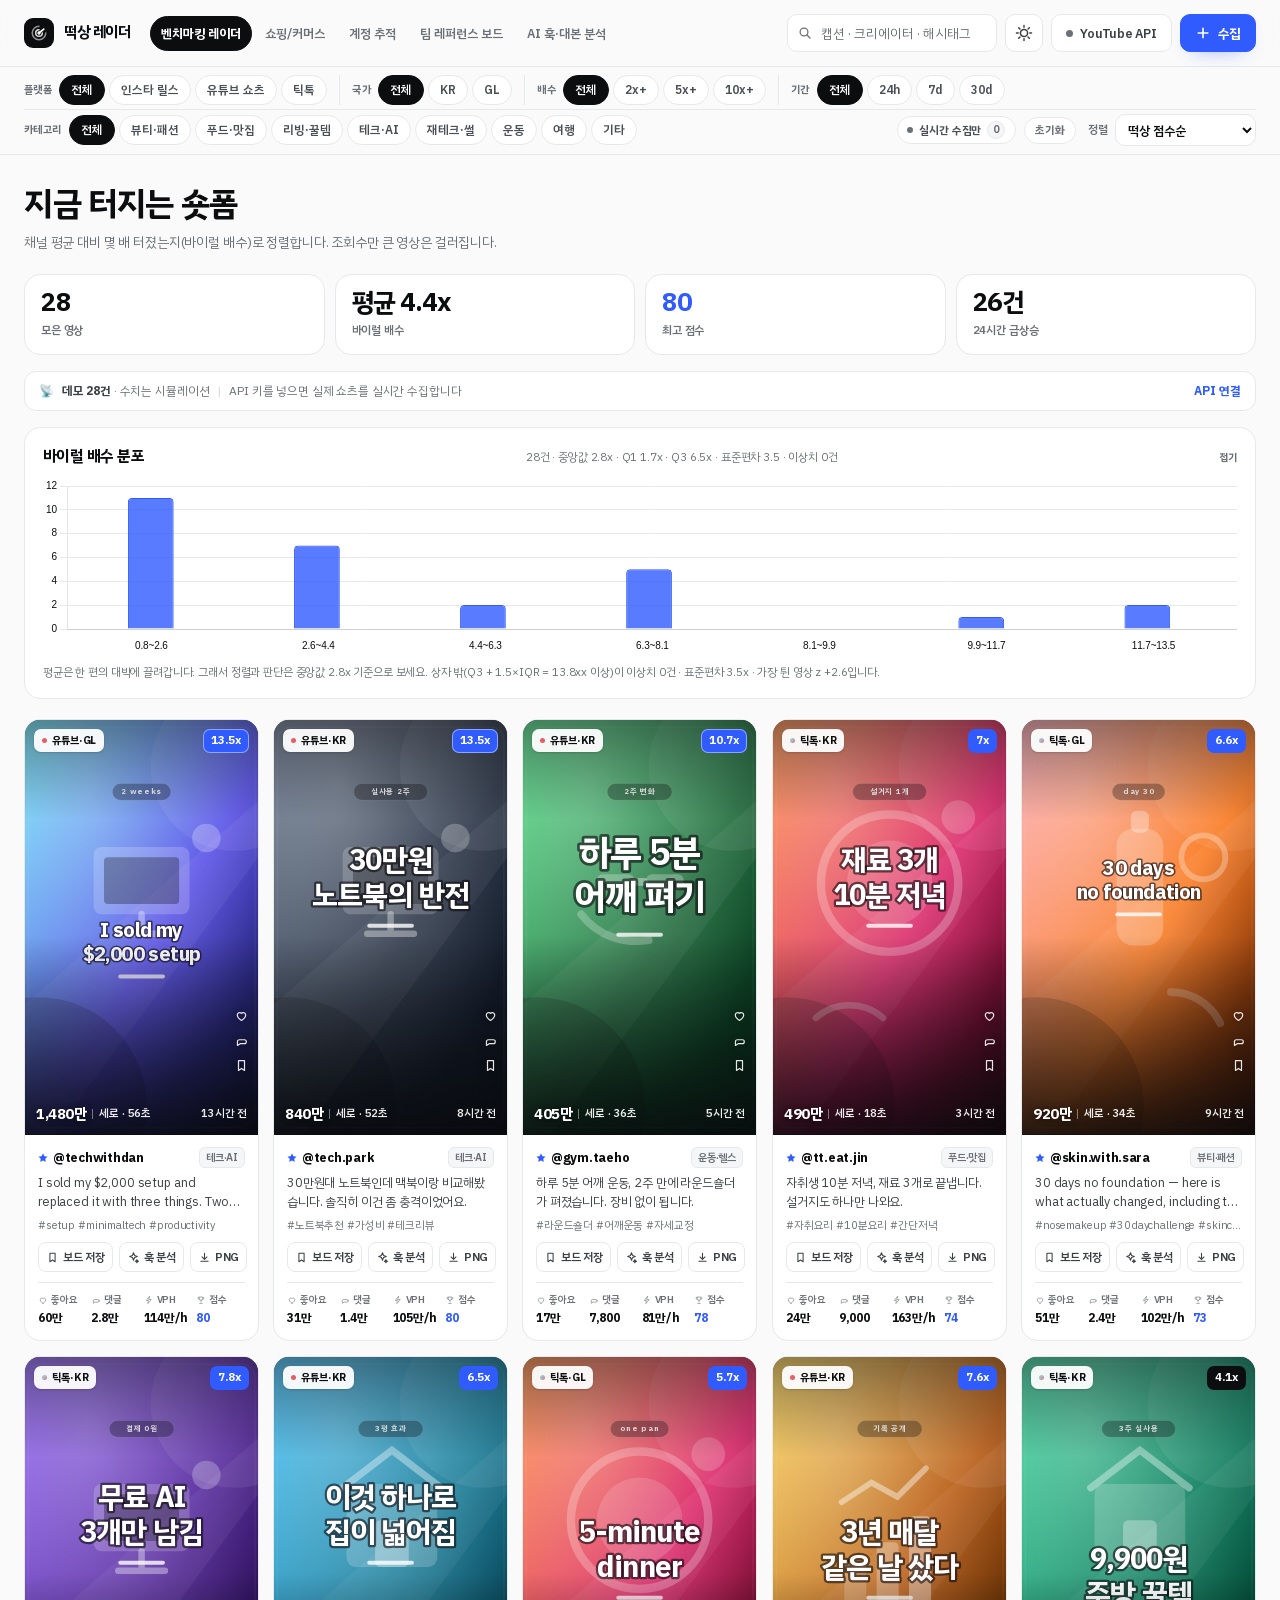
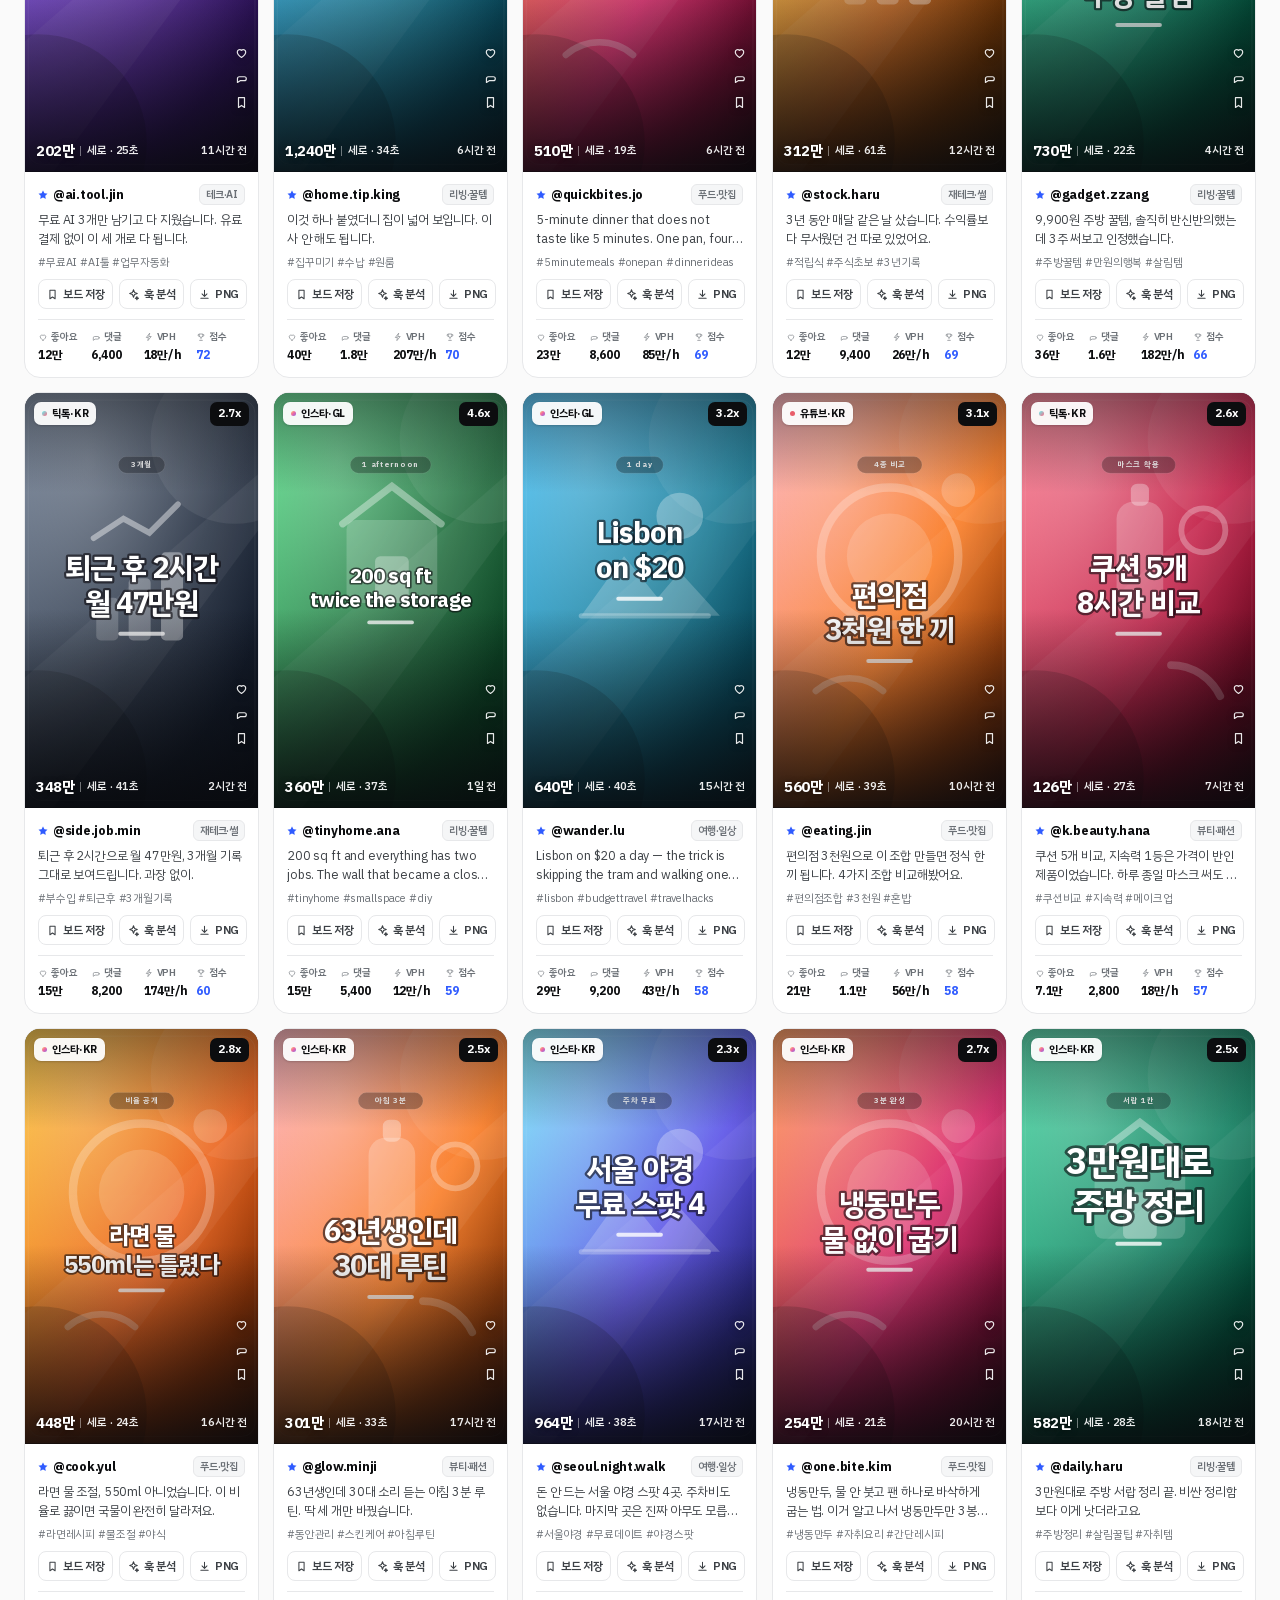
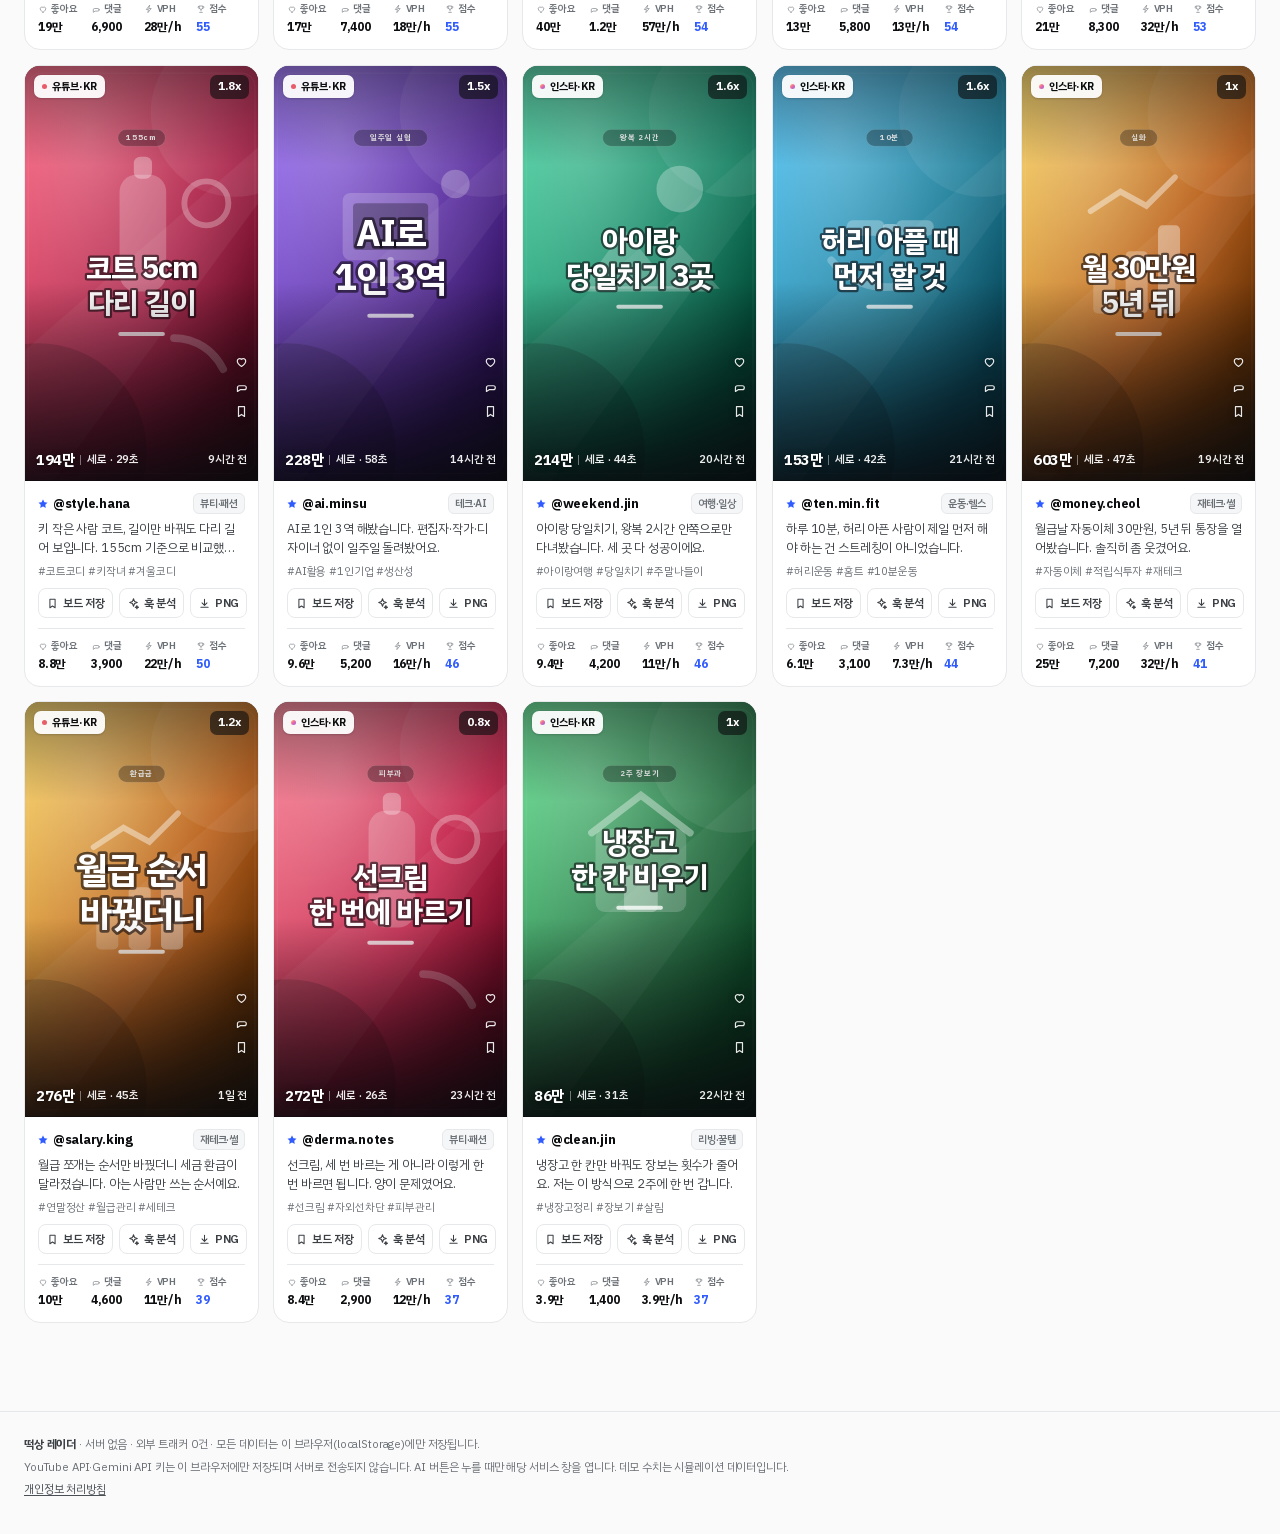
==== commit e96be302: "feat: PapaParse CSV + simple-statistics/z-score distribution chart + free AI taste" ====
--- a/index.html
+++ b/index.html
@@ -77,6 +77,11 @@
       <div class="summary" id="summary"></div>
     </div>
     <div class="source-note" id="sourceNote"></div>
+    <details class="panel dist-panel" id="distPanel" open>
+      <summary class="panel-head"><h2>바이럴 배수 분포</h2><span class="muted" id="distMeta">중앙값·사분위 기준</span></summary>
+      <div class="dist-chart-wrap"><canvas id="distChart" height="168" role="img" aria-label="바이럴 배수 분포 막대그래프"></canvas></div>
+      <p class="dist-note" id="distNote"></p>
+    </details>
     <div class="grid" id="grid" aria-live="polite"></div>
     <div class="empty" id="empty" hidden>
       <p><strong>조건에 맞는 영상이 없습니다.</strong></p>
@@ -179,6 +184,12 @@
 
 <script src="engines/copy-psych-engine.js"></script>
 <script src="engines/ai-bridge.js"></script>
+<!-- 오픈소스 엔진: PapaParse(MIT) CSV · simple-statistics(ISC) 분포 · Chart.js(MIT) 그래프 -->
+<script src="assets/vendor/papaparse.min.js"></script>
+<script src="assets/vendor/simple-statistics.min.js"></script>
+<script src="assets/vendor/chart.umd.min.js"></script>
+<script src="engines/stats-engine.js"></script>
+<script src="engines/pro-api-connector.js"></script>
 <script src="core.js"></script>
 <script src="data.js"></script>
 <script src="app.js"></script>
--- a/styles.css
+++ b/styles.css
@@ -638,7 +638,7 @@
   font-size: 10.5px; color: var(--ink-3); background: var(--surface-2);
   border-left: 2px solid var(--accent); padding: 3px 6px; margin-top: 5px; border-radius: 0 5px 5px 0;
 }
-.kbtns { display: flex; gap: 3px; margin-top: 6px; }
+.kbtns { display: flex; flex-wrap: wrap; gap: 3px; margin-top: 6px; }
 .kbtn {
   border: 1px solid var(--line); background: var(--surface); color: var(--ink-4);
   border-radius: var(--r-xs); font-size: 10px; padding: 2px 6px; cursor: pointer; line-height: 1.3;
@@ -866,6 +866,17 @@
 
 .detail-actions { display: flex; gap: 6px; flex-wrap: wrap; margin-top: 16px; padding-top: 14px; border-top: 1px solid var(--line); }
 
+/* 레퍼런스 저장 패널 (PNG · 분석팩 · 복사) */
+.dl-panel {
+  display: grid; grid-template-columns: repeat(auto-fit, minmax(158px, 1fr)); gap: 6px;
+  margin-bottom: 2px;
+}
+.dl-panel .btn {
+  justify-content: flex-start; height: 32px; padding: 0 10px; font-size: 11.5px; border-radius: 8px;
+}
+.dl-panel .btn svg { flex: 0 0 auto; opacity: .8; }
+.dl-panel .btn span { overflow: hidden; text-overflow: ellipsis; }
+
 /* form bits in modals */
 .form-row { display: flex; gap: 8px; margin-bottom: 10px; }
 .form-row > * { flex: 1; min-width: 0; }
@@ -960,7 +971,8 @@
   .top-actions { display: contents; }
   .search { order: 2; flex: 1 1 100%; width: 100%; height: 40px; }
   .icon-btn, .api-btn, .btn-primary[data-action="open-collect"] { order: 1; }
-  .tabs { order: 3; flex-basis: 100%; }
+  .tabs { order: 3; flex-basis: 100%; mask-image: linear-gradient(90deg, #000 0, #000 92%, transparent 100%); -webkit-mask-image: linear-gradient(90deg, #000 0, #000 92%, transparent 100%); }
+  .chip-scroll { mask-image: linear-gradient(90deg, #000 0, #000 94%, transparent 100%); -webkit-mask-image: linear-gradient(90deg, #000 0, #000 94%, transparent 100%); }
   .api-btn { padding: 0 10px; }
   .api-btn span#apiButtonLabel { display: none; }
   .api-btn .api-short { display: inline; }
@@ -1009,3 +1021,38 @@
   .topbar, .filterbar, .card-actions, .footer { display: none; }
   .card { break-inside: avoid; }
 }
+
+/* ── 바이럴 배수 분포 (PapaParse + simple-statistics + Chart.js) ── */
+.dist-panel { margin: 16px 0 20px; padding: 16px 18px; }
+.dist-panel > summary { list-style: none; margin-bottom: 10px; cursor: pointer; }
+.dist-panel > summary::-webkit-details-marker { display: none; }
+.dist-panel > summary::after { content: '접기'; font-size: 10.5px; font-weight: 700; color: var(--ink-4); }
+.dist-panel:not([open]) > summary { margin-bottom: 0; }
+.dist-panel:not([open]) > summary::after { content: '펼치기'; }
+.dist-chart-wrap { position: relative; height: 178px; }
+.dist-note { margin-top: 9px; font-size: 11.5px; color: var(--ink-4); line-height: 1.6; }
+@media (max-width: 720px) {
+  .dist-panel { padding: 13px 14px; }
+  .dist-chart-wrap { height: 156px; }
+}
+
+/* ── 무료 AI 맛보기 ─────────────────────────────── */
+.bridge-free {
+  display: flex; flex-direction: column; gap: 6px;
+  padding: 10px 12px; border: 1px dashed var(--accent-line);
+  border-radius: var(--r-md); background: var(--accent-soft);
+}
+.bridge-free .btn { align-self: flex-start; }
+.bridge-free .form-note { color: var(--ink-3); }
+.free-card {
+  margin-top: 4px; padding: 10px 12px; border-radius: var(--r-md);
+  background: var(--surface); border: 1px solid var(--line);
+}
+.free-card b { display: block; font-size: 12px; font-weight: 800; margin-bottom: 4px; }
+.free-card p { font-size: 11.5px; color: var(--ink-2); line-height: 1.6; }
+.free-card a {
+  display: inline-block; margin-top: 6px; font-size: 11.5px; font-weight: 800;
+  color: var(--accent); text-decoration: none;
+}
+.free-card a:hover { text-decoration: underline; }
+.free-card ul { margin: 7px 0 0; padding-left: 16px; font-size: 11px; color: var(--ink-4); line-height: 1.6; }
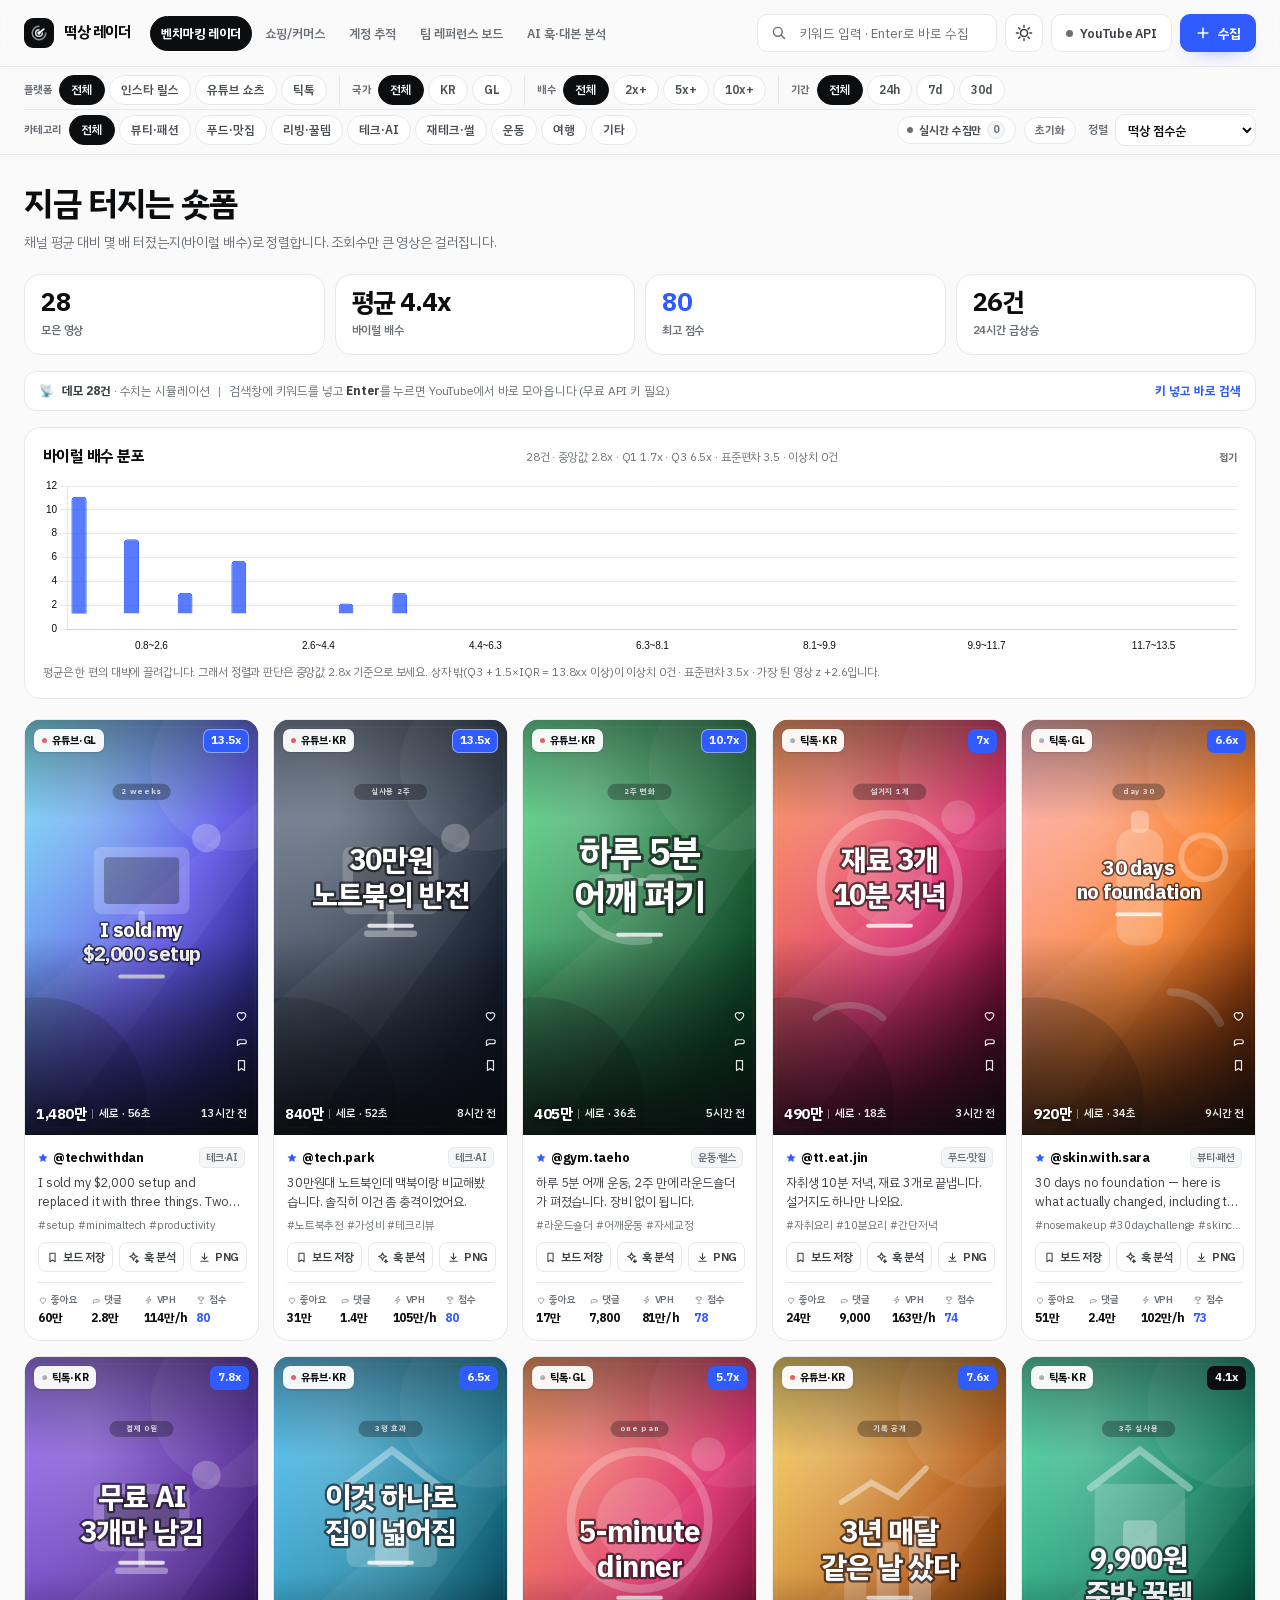
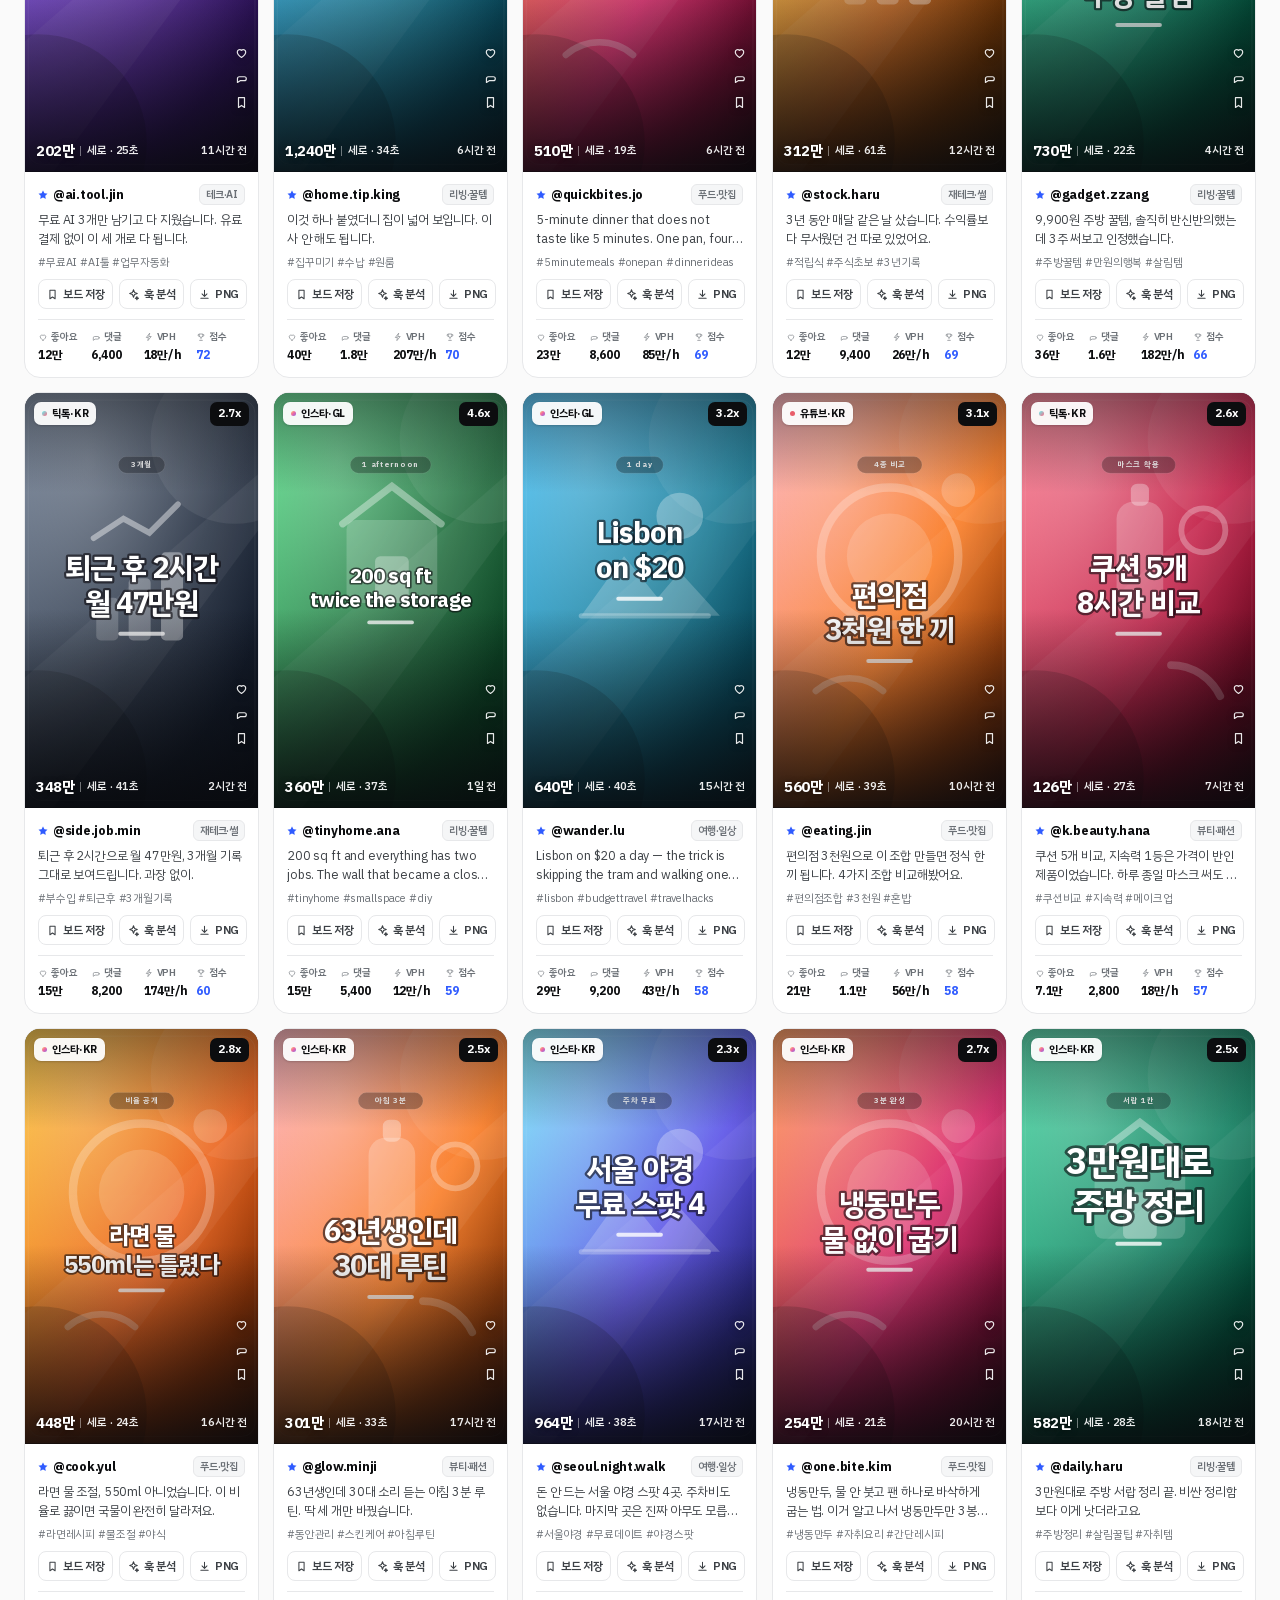
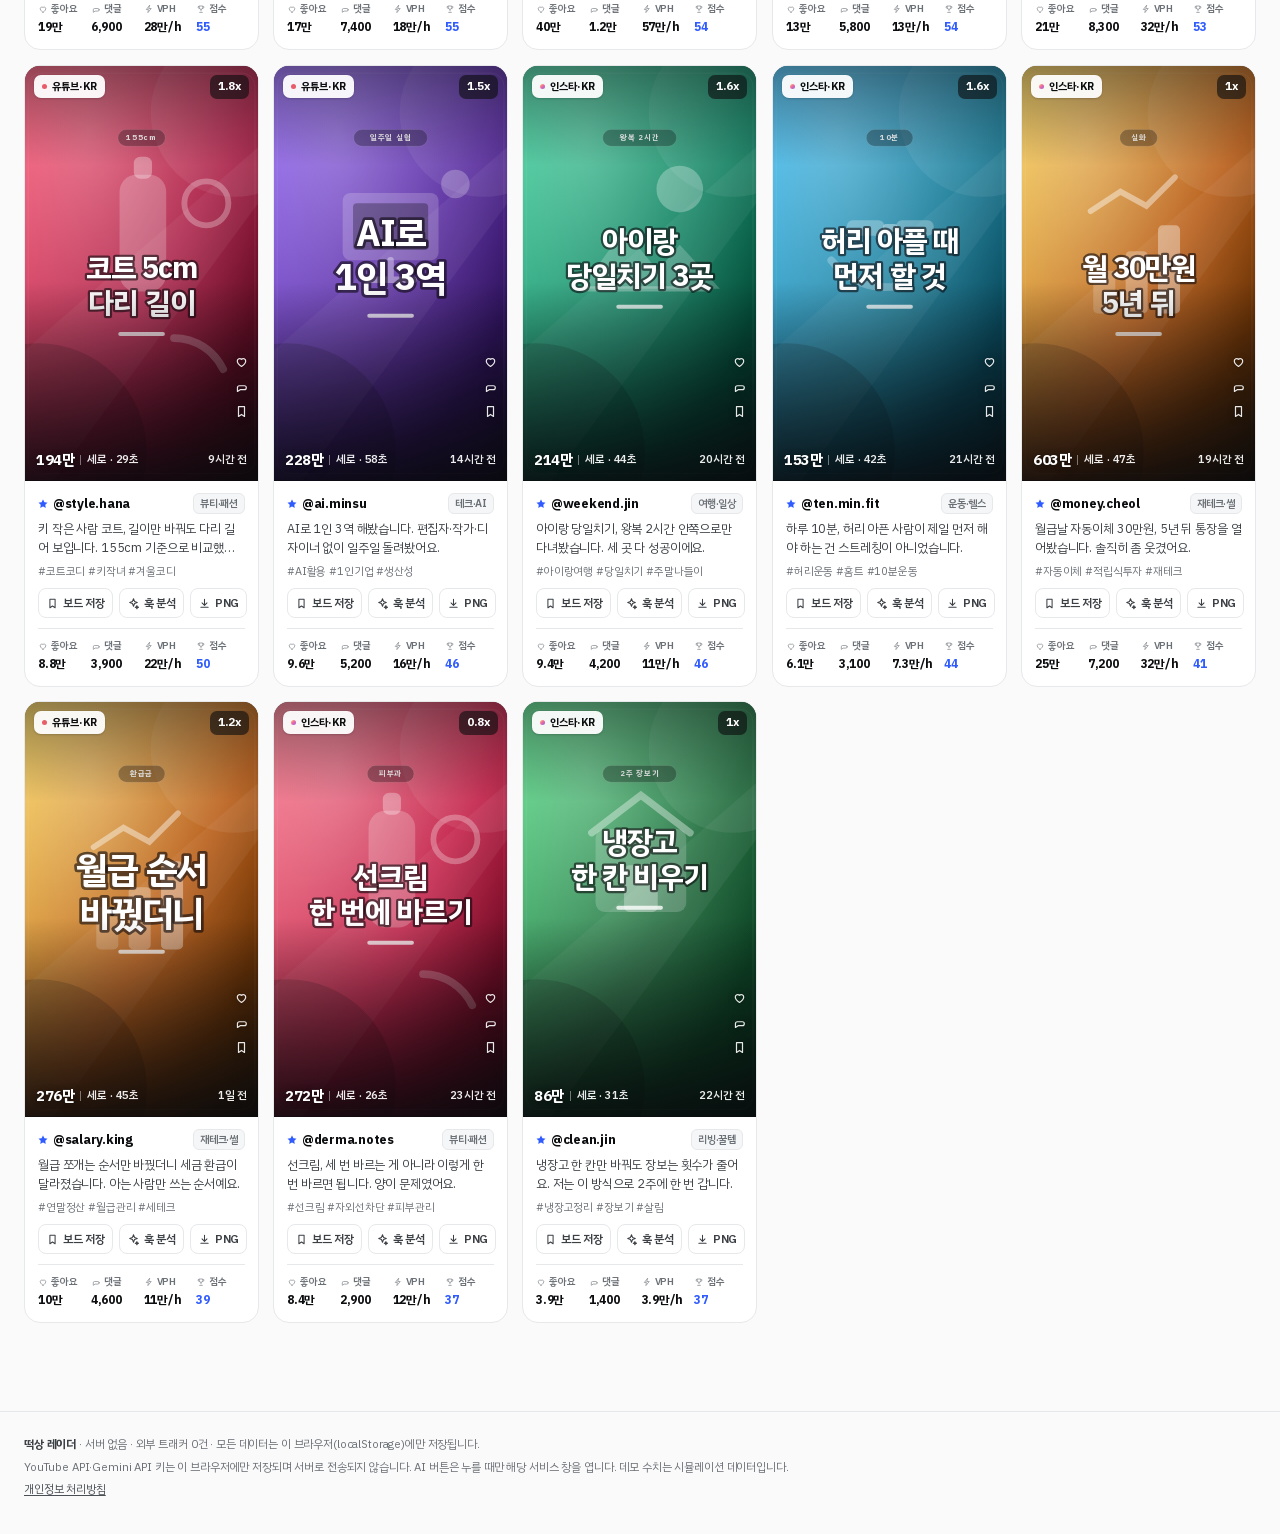
==== commit 748e19ad: "검색창에서 Enter 한 번으로 YouTube 실시간 검색 + 다크 모드 글자 안 보임 전수 수정 - 검색 UX: 검색창이 곧 실시간 수집 입력창. Enter/돋보기 → searc" ====
--- a/index.html
+++ b/index.html
@@ -18,10 +18,10 @@
     <a class="brand" href="#" data-action="go-radar" aria-label="떡상 레이더 홈">
       <span class="brand-mark" aria-hidden="true">
         <svg viewBox="0 0 40 40" width="30" height="30">
-          <path d="M20 11a9 9 0 1 0 9 9" fill="none" stroke="#fff" stroke-opacity=".55" stroke-width="2" stroke-linecap="round" />
-          <path d="M20 15.6a4.4 4.4 0 1 0 4.4 4.4" fill="none" stroke="#fff" stroke-opacity=".85" stroke-width="2" stroke-linecap="round" />
-          <path d="M20 20l6.4-5.3" stroke="#fff" stroke-width="2.2" stroke-linecap="round" />
-          <circle cx="20" cy="20" r="2.2" fill="#fff" />
+          <path d="M20 11a9 9 0 1 0 9 9" fill="none" stroke="currentColor" stroke-opacity=".55" stroke-width="2" stroke-linecap="round" />
+          <path d="M20 15.6a4.4 4.4 0 1 0 4.4 4.4" fill="none" stroke="currentColor" stroke-opacity=".85" stroke-width="2" stroke-linecap="round" />
+          <path d="M20 20l6.4-5.3" stroke="currentColor" stroke-width="2.2" stroke-linecap="round" />
+          <circle cx="20" cy="20" r="2.2" fill="currentColor" />
         </svg>
       </span>
       <span class="brand-text">
@@ -39,11 +39,14 @@
     </nav>
 
     <div class="top-actions">
-      <label class="search" for="searchInput">
-        <svg viewBox="0 0 20 20" width="16" height="16" aria-hidden="true"><circle cx="8.5" cy="8.5" r="5.5" fill="none" stroke="currentColor" stroke-width="1.8"/><path d="M12.8 12.8L17 17" stroke="currentColor" stroke-width="1.8" stroke-linecap="round"/></svg>
-        <input id="searchInput" type="search" placeholder="캡션 · 크리에이터 · 해시태그 · 훅 문구" autocomplete="off" spellcheck="false" />
+      <form class="search" id="searchForm" role="search" autocomplete="off">
+        <button type="submit" class="search-go" aria-label="YouTube 실시간 검색" title="Enter 또는 클릭 → YouTube에서 바로 검색·수집">
+          <svg viewBox="0 0 20 20" width="16" height="16" aria-hidden="true"><circle cx="8.5" cy="8.5" r="5.5" fill="none" stroke="currentColor" stroke-width="1.8"/><path d="M12.8 12.8L17 17" stroke="currentColor" stroke-width="1.8" stroke-linecap="round"/></svg>
+        </button>
+        <input id="searchInput" type="search" aria-label="키워드로 YouTube 실시간 검색" placeholder="키워드 입력 · Enter로 바로 수집" autocomplete="off" spellcheck="false" enterkeyhint="search" />
+        <span class="search-kbd" id="searchKbd" aria-hidden="true">↵</span>
         <button type="button" class="search-clear" data-action="clear-search" aria-label="검색어 지우기" hidden>✕</button>
-      </label>
+      </form>
       <button type="button" class="icon-btn" data-action="toggle-theme" aria-label="다크 모드로 전환" title="라이트/다크">
         <svg class="ico-sun" viewBox="0 0 20 20" width="18" height="18" aria-hidden="true"><circle cx="10" cy="10" r="4" fill="none" stroke="currentColor" stroke-width="1.7"/><path d="M10 1.6v2M10 16.4v2M1.6 10h2M16.4 10h2M4.1 4.1l1.4 1.4M14.5 14.5l1.4 1.4M15.9 4.1l-1.4 1.4M5.5 14.5l-1.4 1.4" stroke="currentColor" stroke-width="1.6" stroke-linecap="round"/></svg>
         <svg class="ico-moon" viewBox="0 0 20 20" width="18" height="18" aria-hidden="true"><path d="M16.5 12.4A7 7 0 0 1 7.6 3.5a7 7 0 1 0 8.9 8.9z" fill="none" stroke="currentColor" stroke-width="1.7" stroke-linejoin="round"/></svg>
@@ -52,13 +55,15 @@
         <span class="status-dot" id="apiDot" aria-hidden="true"></span>
         <span id="apiButtonLabel">YouTube API</span><span class="api-short">API</span>
       </button>
-      <button type="button" class="btn btn-primary" data-action="open-collect">
+      <button type="button" class="btn btn-primary" data-action="open-collect" title="링크·CSV로 직접 추가 (YouTube는 위 검색창에서 바로 수집)" aria-label="링크·CSV로 수집">
         <svg viewBox="0 0 20 20" width="16" height="16" aria-hidden="true"><path d="M10 4v12M4 10h12" stroke="currentColor" stroke-width="2" stroke-linecap="round"/></svg>
         수집
       </button>
     </div>
   </div>
 </header>
+
+<div class="live-bar" id="liveBar" role="status" aria-live="polite" hidden></div>
 
 <div class="filterbar" id="filterbar">
   <div class="filterbar-inner">
@@ -85,8 +90,11 @@
     <div class="grid" id="grid" aria-live="polite"></div>
     <div class="empty" id="empty" hidden>
       <p><strong>조건에 맞는 영상이 없습니다.</strong></p>
-      <p class="muted">필터를 풀거나 새 키워드로 검색해 보세요.</p>
-      <button class="btn btn-ghost" data-action="reset-filters">필터 초기화</button>
+      <p class="muted" id="emptyHint">필터를 풀거나 새 키워드로 검색해 보세요.</p>
+      <div class="empty-actions" id="emptyActions">
+        <button class="btn btn-primary" data-action="live-search" id="emptyLiveBtn" hidden>YouTube에서 바로 검색</button>
+        <button class="btn btn-ghost" data-action="reset-filters">필터 초기화</button>
+      </div>
     </div>
   </section>
 
--- a/styles.css
+++ b/styles.css
@@ -25,6 +25,7 @@
 
 /* ── tokens ──────────────────────────────────────── */
 :root {
+  color-scheme: light;
   --font: 'PlexKR', 'Pretendard', 'Apple SD Gothic Neo', 'Noto Sans KR',
           -apple-system, BlinkMacSystemFont, 'Segoe UI', 'Malgun Gothic', sans-serif;
   --mono: ui-monospace, SFMono-Regular, Menlo, monospace;
@@ -73,6 +74,7 @@
 }
 
 [data-theme="dark"] {
+  color-scheme: dark;
   --bg: #08090B;
   --surface: #121316;
   --surface-2: #17191D;
@@ -188,21 +190,35 @@
 
 .top-actions { display: flex; align-items: center; gap: 8px; flex: none; }
 .search {
-  display: flex; align-items: center; gap: 7px; height: 38px; padding: 0 10px;
+  display: flex; align-items: center; gap: 7px; height: 38px; padding: 0 8px 0 10px;
   background: var(--surface); border: 1px solid var(--line); border-radius: var(--r-sm);
-  color: var(--ink-4); width: 262px;
+  color: var(--ink-4); width: 288px; margin: 0;
   transition: width .18s ease, border-color .15s, box-shadow .15s;
 }
 .search:focus-within {
   border-color: var(--accent); box-shadow: 0 0 0 3px color-mix(in srgb, var(--accent) 14%, transparent);
   color: var(--ink-3);
 }
+.search-go {
+  flex: none; display: grid; place-items: center; width: 22px; height: 22px; padding: 0;
+  border: 0; background: transparent; color: inherit; cursor: pointer; border-radius: 5px;
+}
+.search-go:hover { color: var(--accent); }
+.search-kbd {
+  flex: none; font-family: var(--mono); font-size: 10px; font-weight: 600; line-height: 1;
+  color: var(--ink-4); border: 1px solid var(--line); border-radius: 4px; padding: 2px 4px;
+}
 .search input {
   border: 0; outline: 0; background: transparent; color: var(--ink);
   font-size: 13px; width: 100%; min-width: 0; font-family: inherit;
 }
 .search input::placeholder { color: var(--ink-4); }
+/* 브라우저 기본 지우기 ✕ 는 우리 버튼과 겹치므로 숨긴다 */
+.search input::-webkit-search-cancel-button,
+.search input::-webkit-search-decoration { -webkit-appearance: none; appearance: none; display: none; }
 .search-clear { border: 0; background: transparent; color: var(--ink-4); cursor: pointer; font-size: 12px; padding: 2px 4px; }
+.input::placeholder, .field input::placeholder, .field select::placeholder,
+.track-form input::placeholder, textarea.input::placeholder { color: var(--ink-4); opacity: 1; }
 
 .icon-btn {
   width: 38px; height: 38px; display: grid; place-items: center; flex: none;
@@ -221,7 +237,6 @@
   cursor: pointer; white-space: nowrap;
   transition: transform .12s, background .15s, border-color .15s, color .15s;
 }
-[data-theme="dark"] .btn { color: #0C0D0F; }
 .btn:hover { opacity: .9; }
 .btn:active { transform: translateY(1px); }
 .btn-primary {
@@ -229,6 +244,7 @@
   box-shadow: 0 8px 20px -14px rgba(47, 91, 255, .9);
 }
 [data-theme="dark"] .btn-primary { color: #0A0B0D; }
+/* btn-ghost·api-btn은 어두운 표면 위에 놓이므로 다크에서도 밝은 글자색을 쓴다(위 규칙은 제거). */
 .btn-ghost {
   background: var(--surface); border-color: var(--line); color: var(--ink-2); font-weight: 600;
 }
@@ -284,6 +300,7 @@
 .chip:hover { background: var(--surface-2); color: var(--ink); border-color: var(--line-strong); }
 .chip.is-on { background: var(--ink); color: var(--surface); border-color: var(--ink); }
 [data-theme="dark"] .chip.is-on { background: var(--ink); color: #0A0B0D; }
+[data-theme="dark"] .tab-count { color: #0A0B0D; }
 .chip.is-on .chip-n { color: color-mix(in srgb, var(--surface) 70%, transparent); }
 .filter-tail { display: none; }
 .filter-reset {
@@ -360,12 +377,39 @@
 }
 .source-note b { color: var(--ink-2); }
 .source-note .badge-live { font-size: 11px; }
-.source-note .dot-sep { color: var(--line-strong); }
+.source-note .dot-sep { color: var(--ink-4); opacity: .85; }
 .source-note .link {
   color: var(--accent); font-weight: 700; cursor: pointer; border: 0; background: none;
   font-size: 12px; padding: 0; margin-left: auto;
 }
 .source-note .link:hover { color: var(--accent-ink); text-decoration: underline; text-underline-offset: 2px; }
+
+/* ── 실시간 검색 상태바 ──────────────────────────── */
+.live-bar {
+  max-width: var(--maxw); margin: 0 auto; padding: 9px 24px;
+  display: flex; align-items: center; gap: 9px; flex-wrap: wrap;
+  font-size: 12.5px; font-weight: 600; color: var(--ink-2);
+  background: var(--accent-soft); border-bottom: 1px solid var(--accent-line);
+}
+.live-bar.is-error { background: color-mix(in srgb, var(--danger) 10%, var(--surface)); border-bottom-color: var(--danger); color: var(--ink); }
+.live-bar .lb-ico { flex: none; font-weight: 800; color: var(--accent); }
+.live-bar.is-error .lb-ico { color: var(--danger); }
+.live-bar .lb-text { min-width: 0; }
+.live-bar .lb-text b { color: var(--ink); }
+.live-bar .lb-actions { margin-left: auto; display: flex; gap: 6px; flex-wrap: wrap; }
+.live-bar .btn { height: 28px; font-size: 11.5px; border-radius: 8px; }
+.live-bar .lb-close {
+  border: 0; background: transparent; color: var(--ink-4); cursor: pointer;
+  font-size: 13px; line-height: 1; padding: 4px 6px; border-radius: 6px;
+}
+.live-bar .lb-close:hover { color: var(--ink); background: var(--surface); }
+.spin {
+  width: 13px; height: 13px; flex: none; border-radius: 50%;
+  border: 2px solid color-mix(in srgb, var(--accent) 32%, transparent);
+  border-top-color: var(--accent); animation: spin .7s linear infinite;
+}
+@keyframes spin { to { transform: rotate(360deg); } }
+.empty-actions { display: flex; gap: 8px; justify-content: center; flex-wrap: wrap; }
 
 /* ── cards grid ──────────────────────────────────── */
 .grid {
@@ -401,11 +445,11 @@
   position: absolute; z-index: 2; display: inline-flex; align-items: center; gap: 5px;
   height: 23px; padding: 0 8px; border-radius: 7px;
   font-size: 10.5px; font-weight: 700; letter-spacing: -0.01em;
-  color: var(--ink); background: rgba(255, 255, 255, .94);
+  color: #0C0D0F; background: rgba(255, 255, 255, .94);
   box-shadow: 0 1px 2px rgba(12, 13, 15, .18);
 }
 .badge.platform { top: 9px; left: 9px; }
-.badge .pdot { width: 5px; height: 5px; border-radius: 50%; background: var(--ink); opacity: .7; }
+.badge .pdot { width: 5px; height: 5px; border-radius: 50%; background: #0C0D0F; opacity: .7; }
 .badge.platform[data-p="instagram"] .pdot { background: linear-gradient(135deg, #F9CE34, #EE2A7B 45%, #6228D7); }
 .badge.platform[data-p="youtube"] .pdot { background: #E11D2E; }
 .badge.platform[data-p="tiktok"] .pdot { background: linear-gradient(135deg, #25F4EE, #FE2C55); }
@@ -415,12 +459,14 @@
   font-variant-numeric: tabular-nums;
 }
 .badge.outlier.tier-calm { background: rgba(12, 13, 15, .62); }
-.badge.outlier.tier-warm { background: var(--ink); }
+.badge.outlier.tier-warm { background: var(--ink); color: var(--surface); }
 .badge.outlier.tier-hot { background: var(--accent); }
 .badge.outlier.tier-epic {
   background: var(--accent);
   box-shadow: 0 0 0 1px rgba(255, 255, 255, .45) inset;
 }
+[data-theme="dark"] .badge.outlier.tier-hot,
+[data-theme="dark"] .badge.outlier.tier-epic { color: #0A0B0D; }
 .badge.outlier.tier-pending { background: rgba(12, 13, 15, .62); }
 
 .cover-meta {
@@ -510,7 +556,7 @@
   padding: 18px 20px;
 }
 .panel-head { display: flex; align-items: baseline; justify-content: space-between; gap: 10px; margin-bottom: 14px; }
-.panel-head h2 { font-size: 15.5px; font-weight: 800; letter-spacing: -0.035em; }
+.panel-head h2 { font-size: 15.5px; font-weight: 800; letter-spacing: -0.035em; white-space: nowrap; }
 .panel-head .muted {
   font-size: 11.5px; min-width: 0; overflow: hidden; text-overflow: ellipsis;
   white-space: nowrap; max-width: 62%;
@@ -918,6 +964,7 @@
 }
 [data-theme="dark"] .toast { color: #0A0B0D; background: #FFFFFF; }
 .toast.warn { background: var(--danger); color: #FFFFFF; }
+[data-theme="dark"] .toast.warn { color: #0A0B0D; }
 @keyframes toastIn { from { opacity: 0; transform: translateY(8px); } }
 
 /* footer */
@@ -933,7 +980,7 @@
 
 /* ── responsive ──────────────────────────────────── */
 @media (max-width: 1280px) {
-  .search { width: 210px; }
+  .search { width: 240px; }
   .brand-text small { display: none; }
   .tab { padding: 7px 10px; font-size: 12.5px; }
 }
@@ -970,6 +1017,9 @@
   .brand { order: 1; }
   .top-actions { display: contents; }
   .search { order: 2; flex: 1 1 100%; width: 100%; height: 40px; }
+  .search-kbd { display: none; }
+  .live-bar { padding: 8px 16px; font-size: 11.5px; }
+  .live-bar .lb-actions { margin-left: 0; }
   .icon-btn, .api-btn, .btn-primary[data-action="open-collect"] { order: 1; }
   .tabs { order: 3; flex-basis: 100%; mask-image: linear-gradient(90deg, #000 0, #000 92%, transparent 100%); -webkit-mask-image: linear-gradient(90deg, #000 0, #000 92%, transparent 100%); }
   .chip-scroll { mask-image: linear-gradient(90deg, #000 0, #000 94%, transparent 100%); -webkit-mask-image: linear-gradient(90deg, #000 0, #000 94%, transparent 100%); }
@@ -989,6 +1039,8 @@
   .summary .stat { min-width: 0; padding: 10px 12px; }
   .summary .stat b { font-size: 19px; }
   .source-note { padding: 8px 11px; font-size: 11.5px; gap: 6px; }
+  .panel-head { flex-wrap: wrap; row-gap: 3px; }
+  .panel-head .muted { max-width: 100%; white-space: normal; }
   .source-note .dot-sep, .source-note .note-sub { display: none; }
   .source-note .link { margin-left: 0; }
   .account-stats { width: 100%; margin-left: 0; }
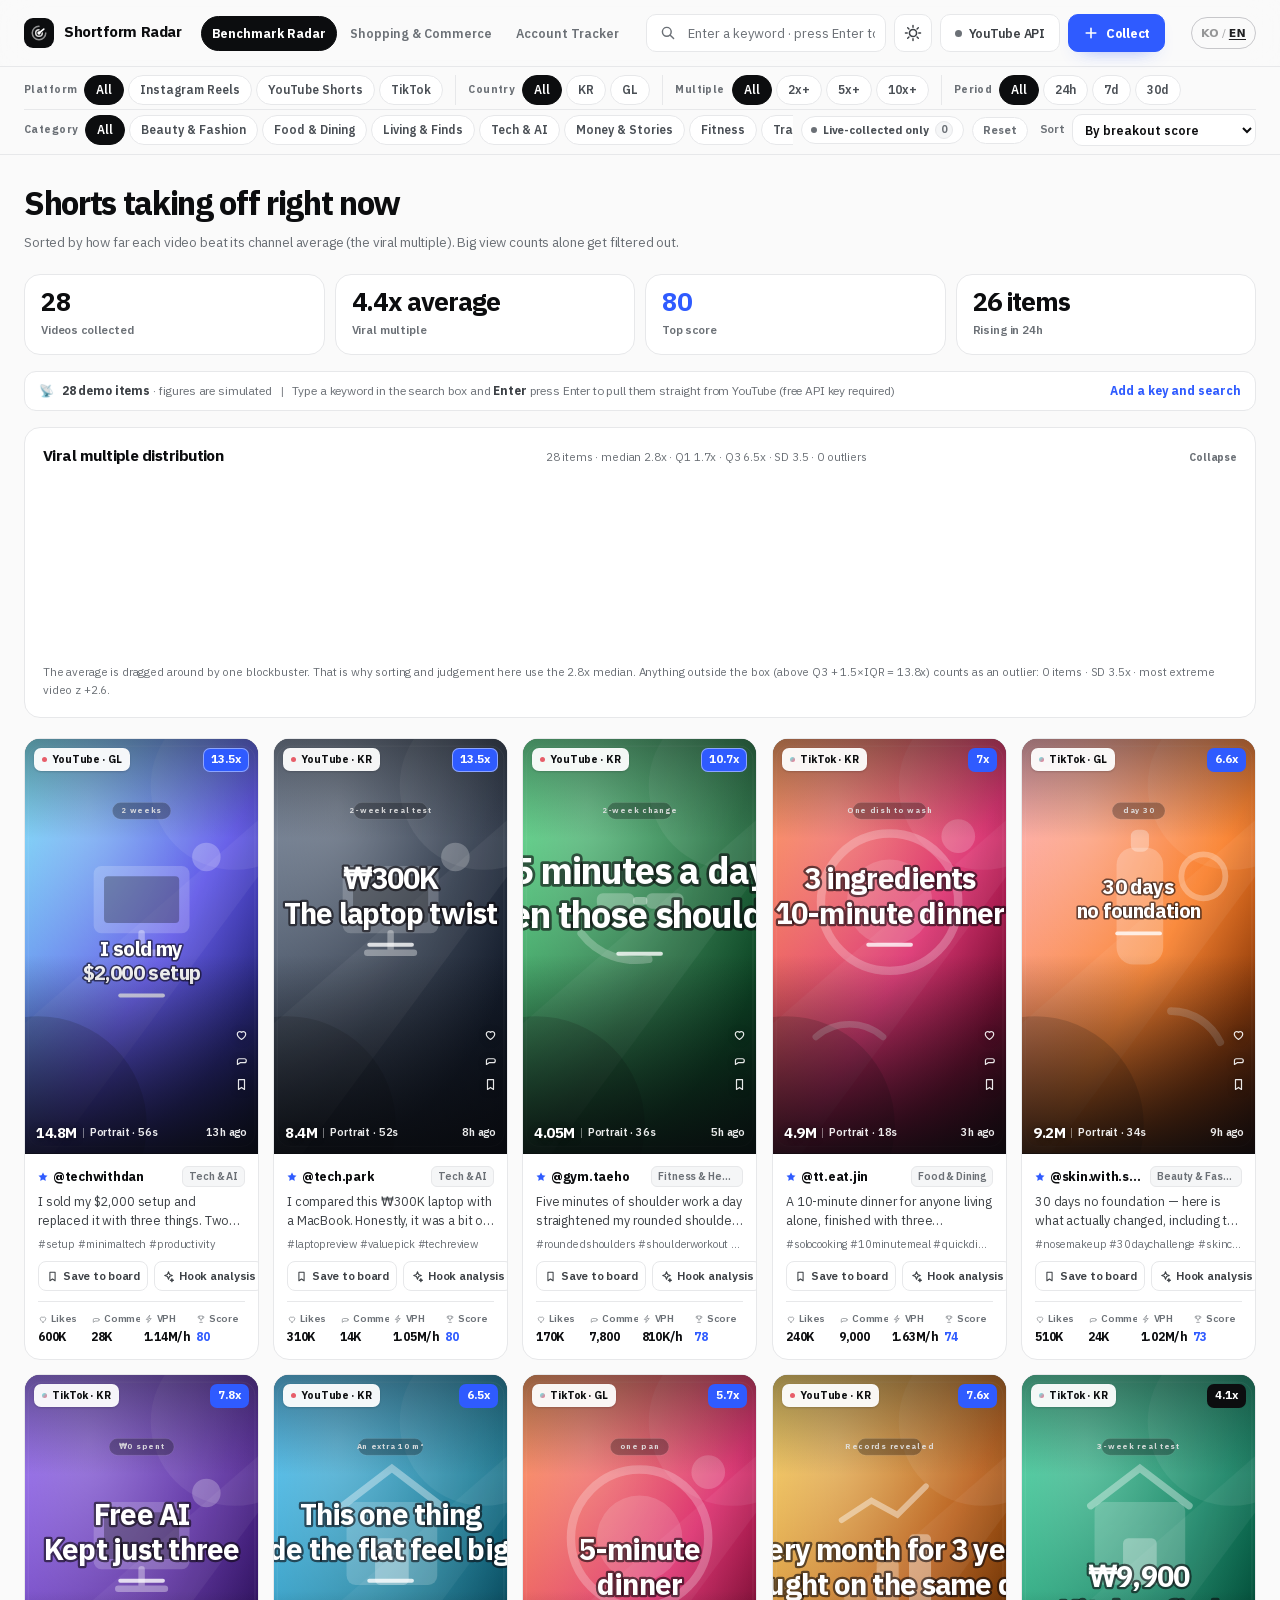
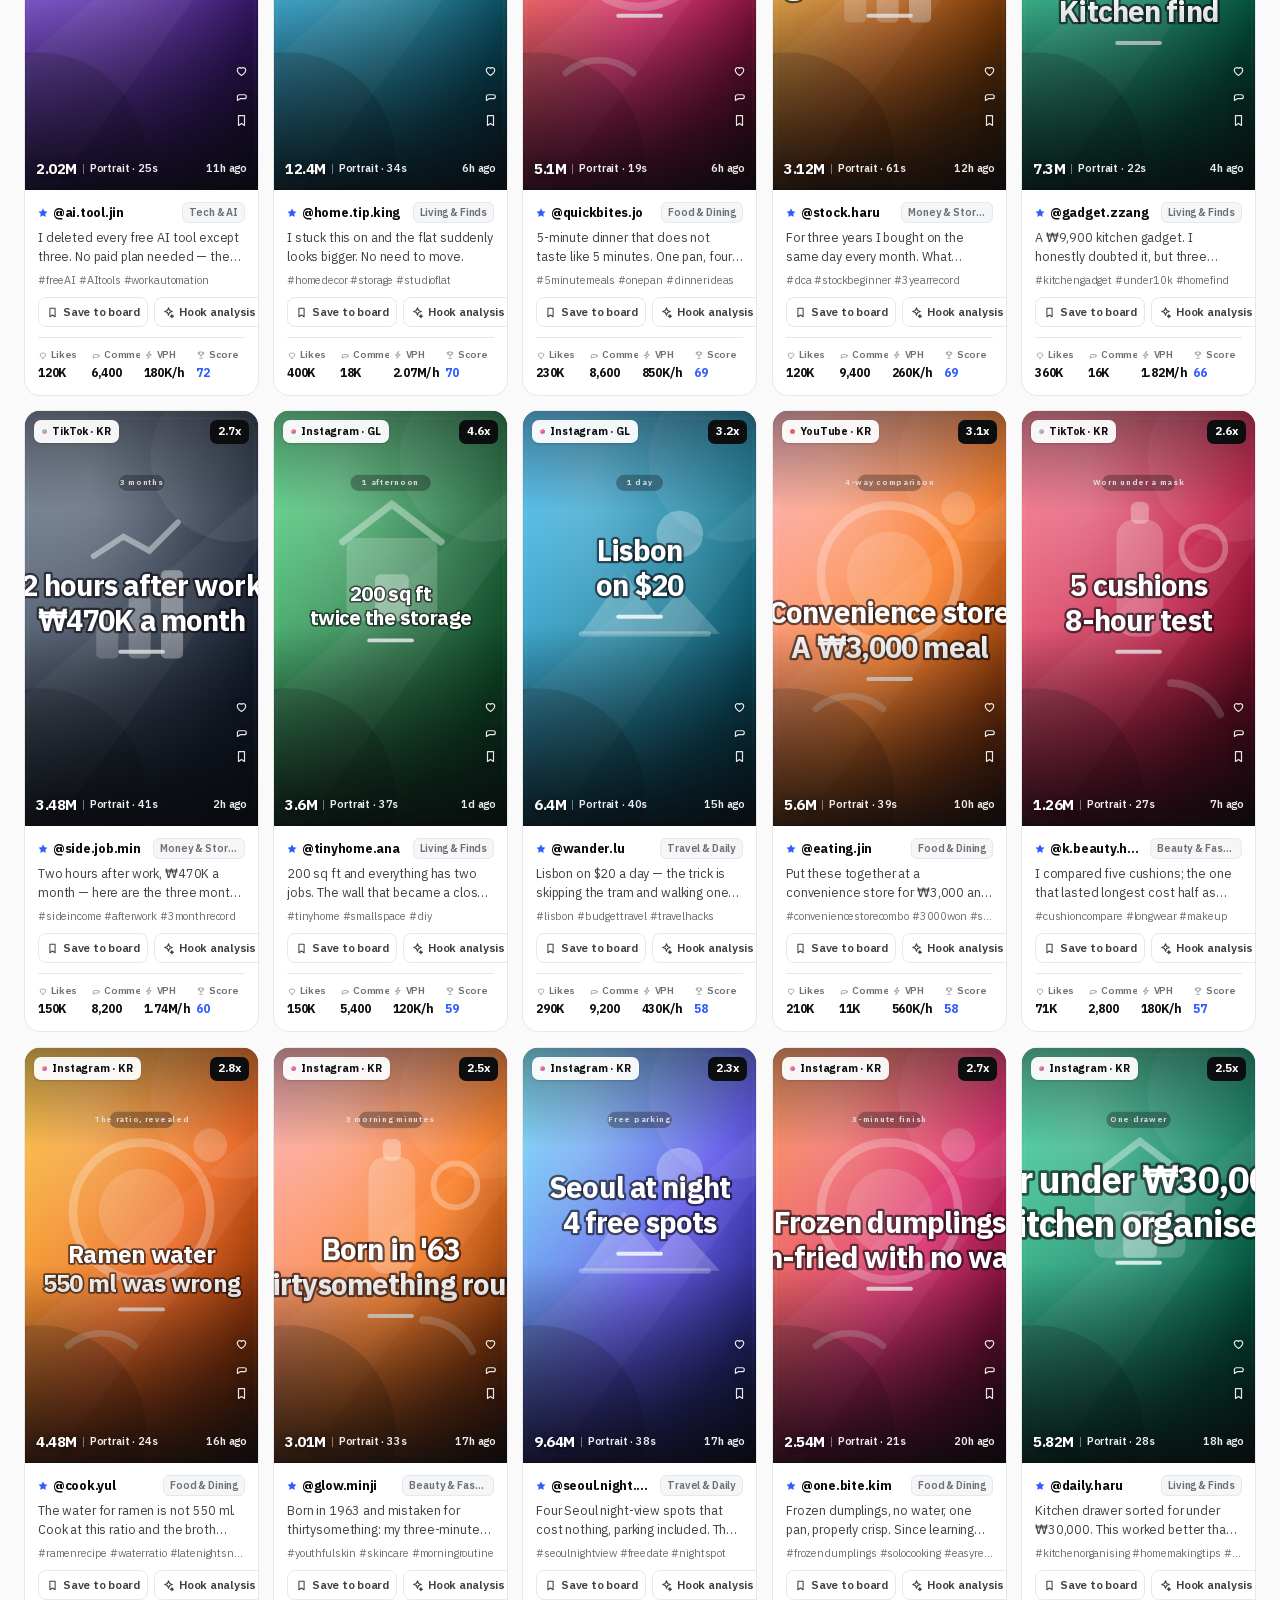
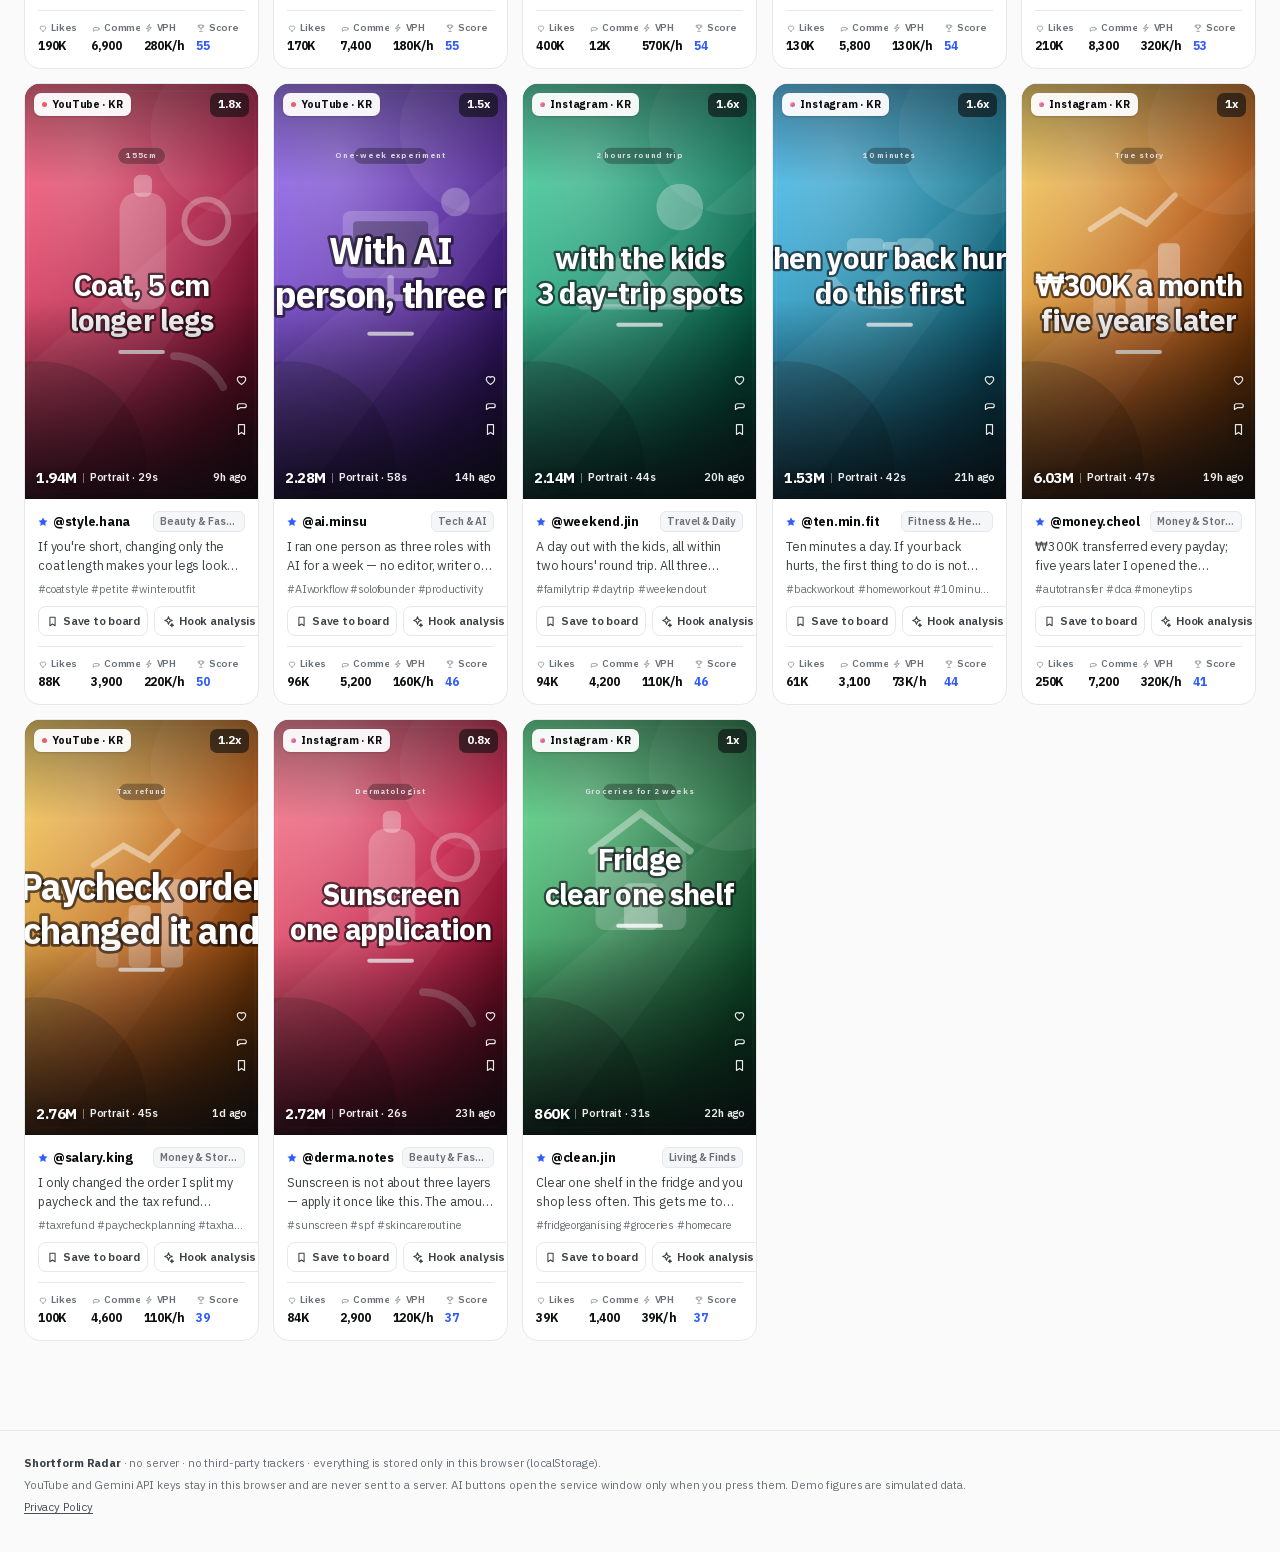
==== commit ef80a7fe: "feat(i18n): 한/영 자동 감지 + KO/EN 토글, 전체 UI·데모·개인정보 페이지 영문 번역" ====
--- a/index.html
+++ b/index.html
@@ -201,5 +201,6 @@
 <script src="core.js"></script>
 <script src="data.js"></script>
 <script src="app.js"></script>
+<script src="i18n.js"></script>
 </body>
 </html>
